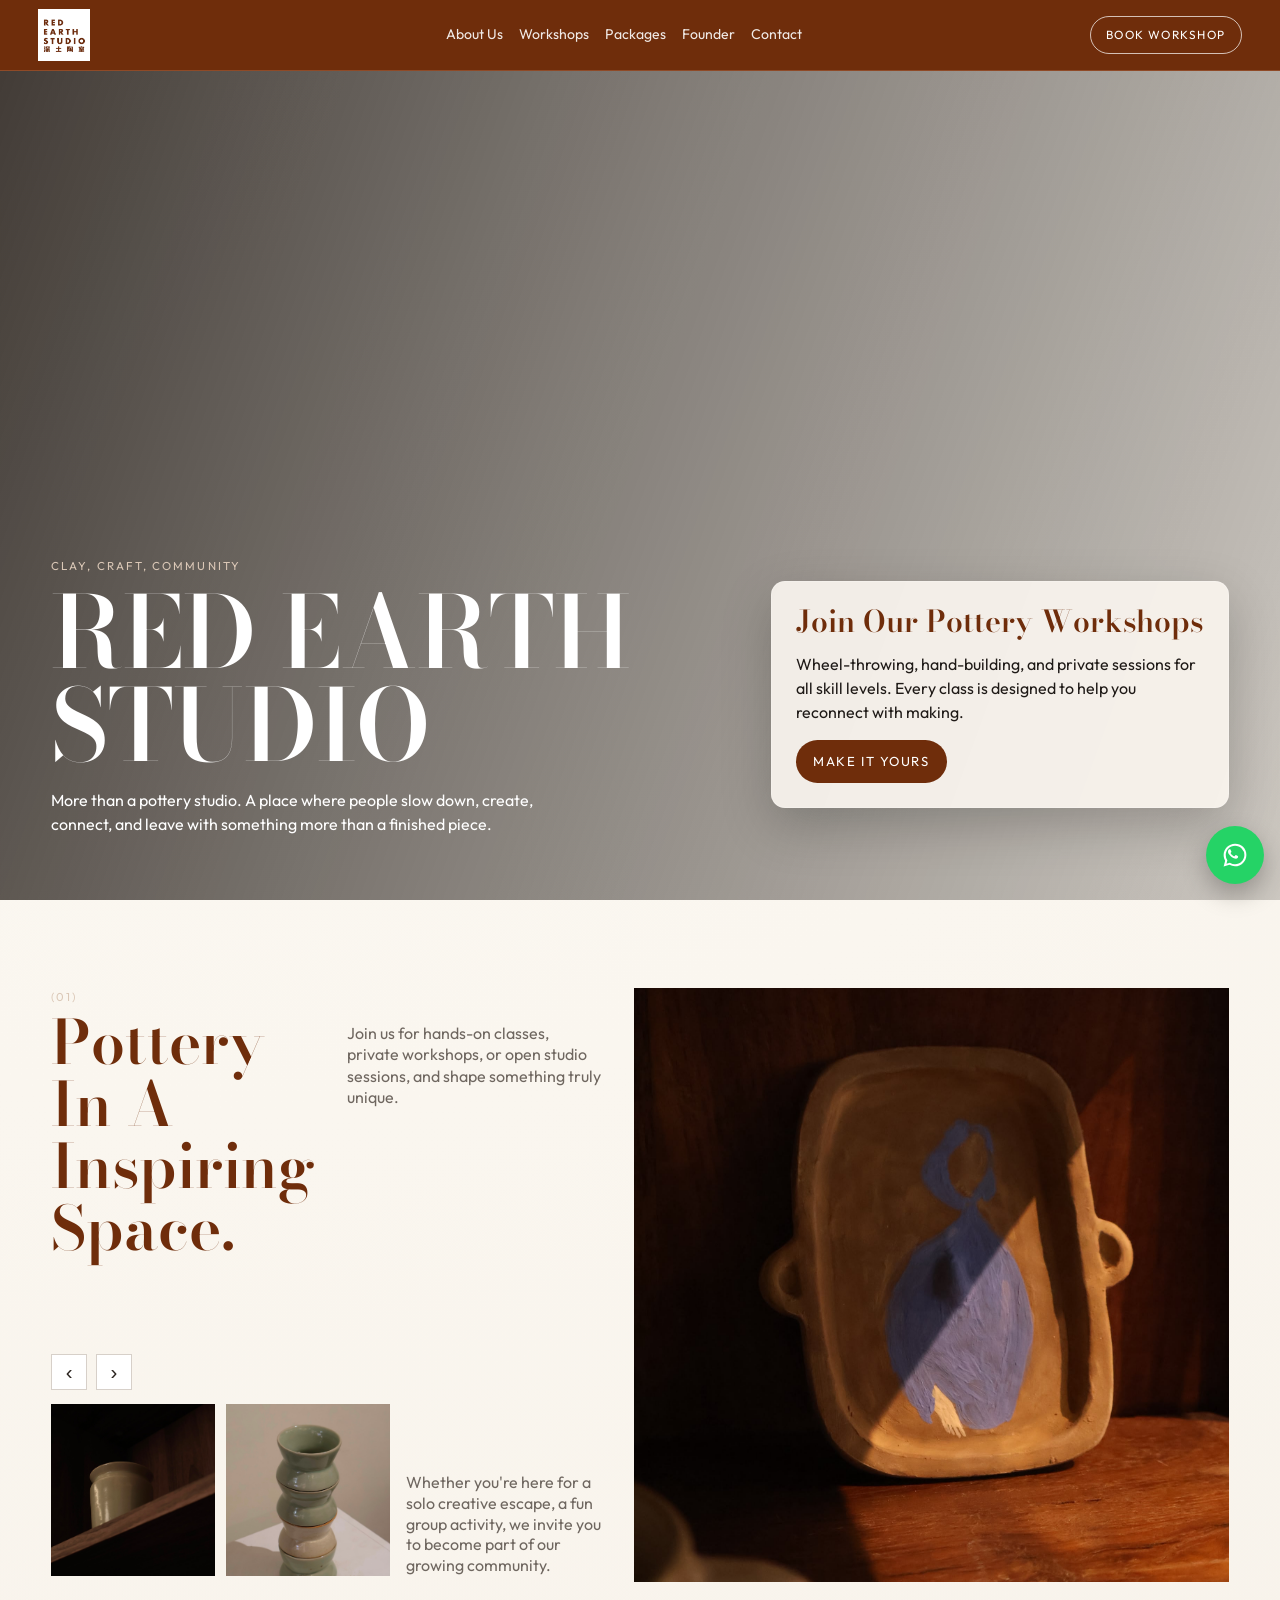
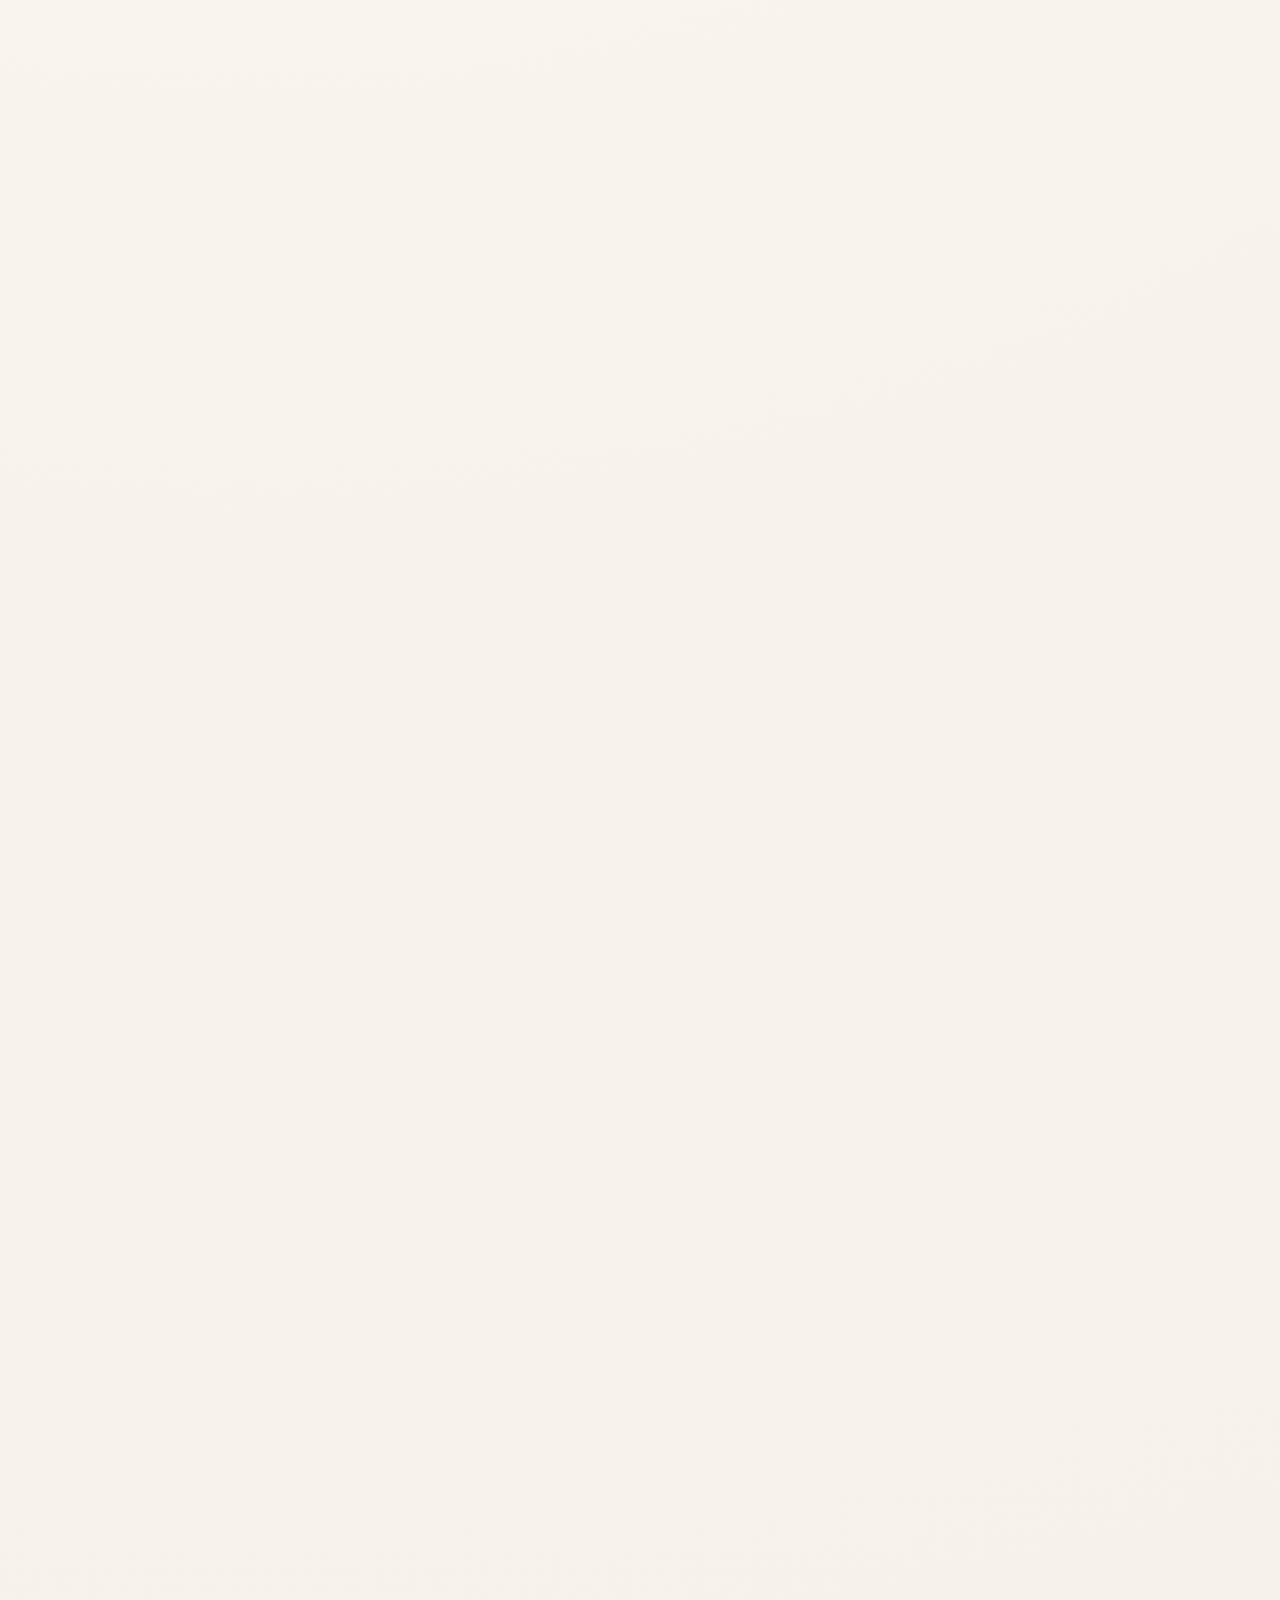
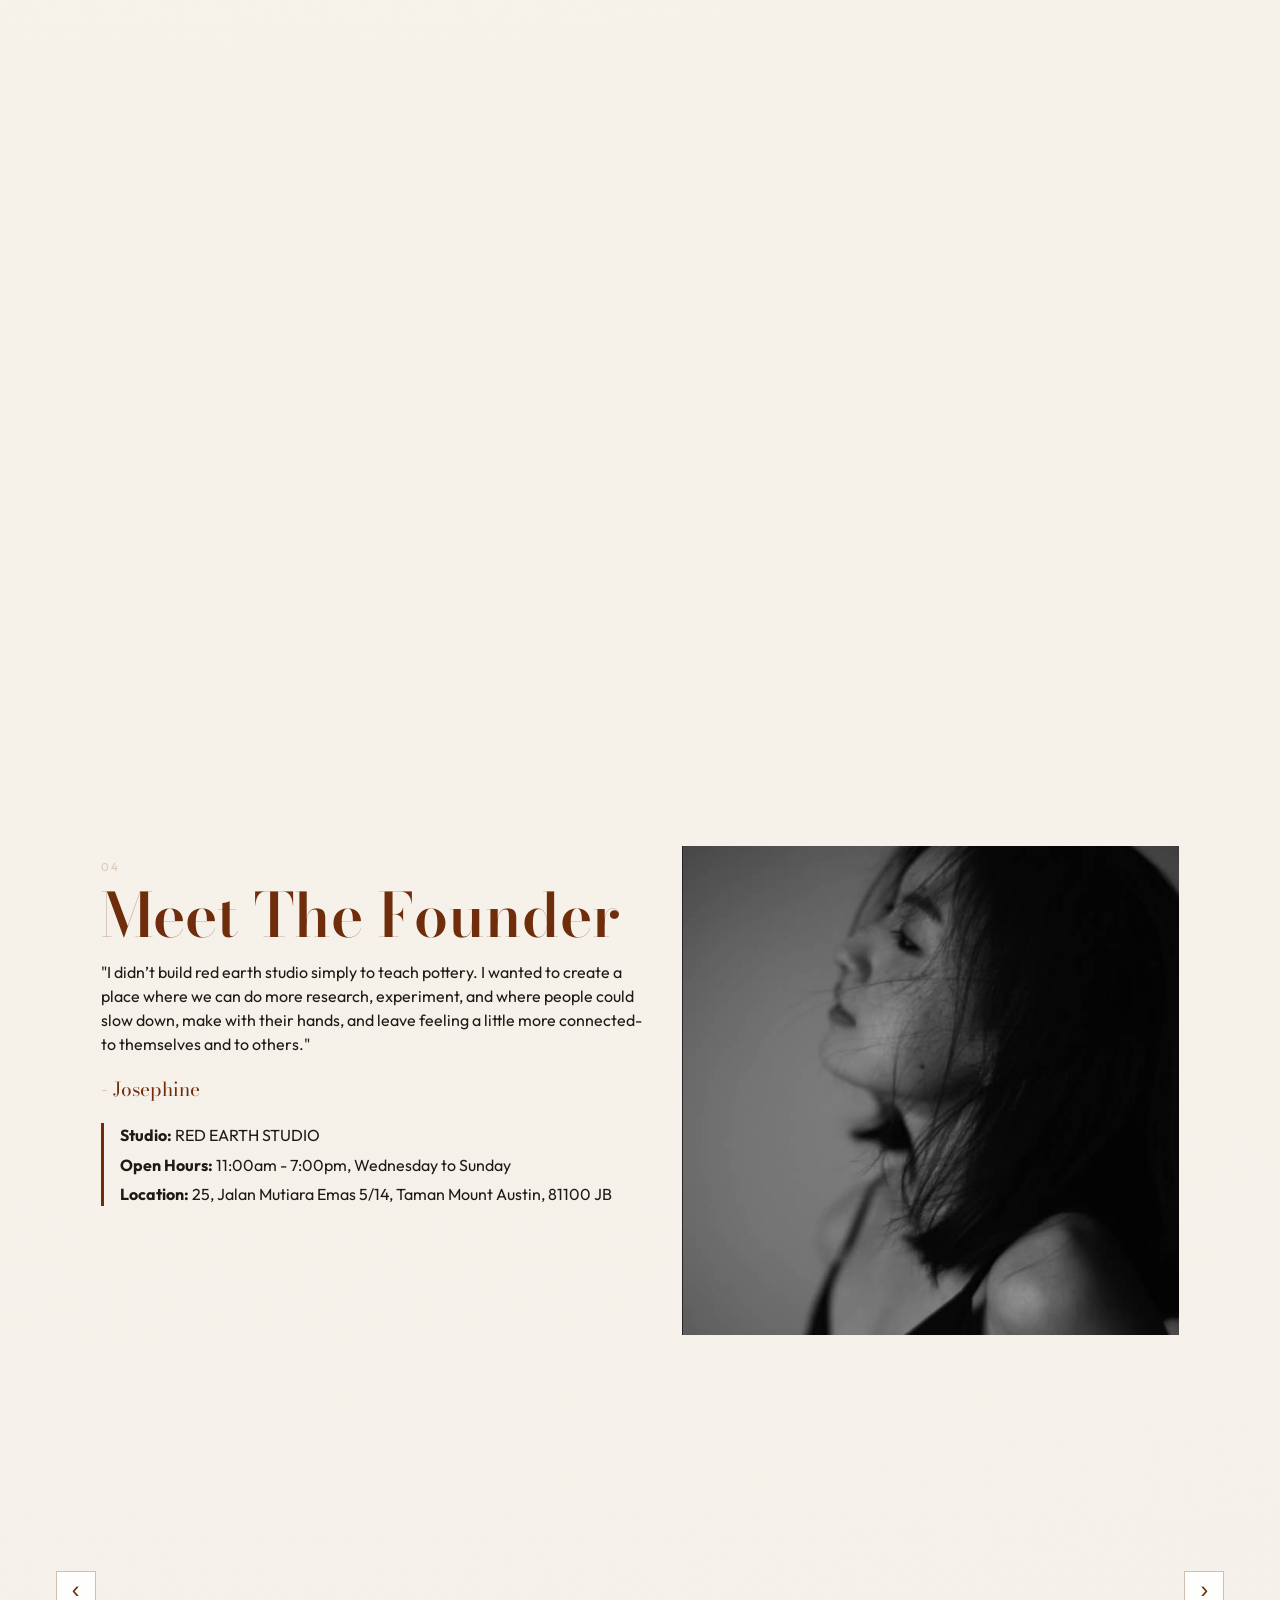
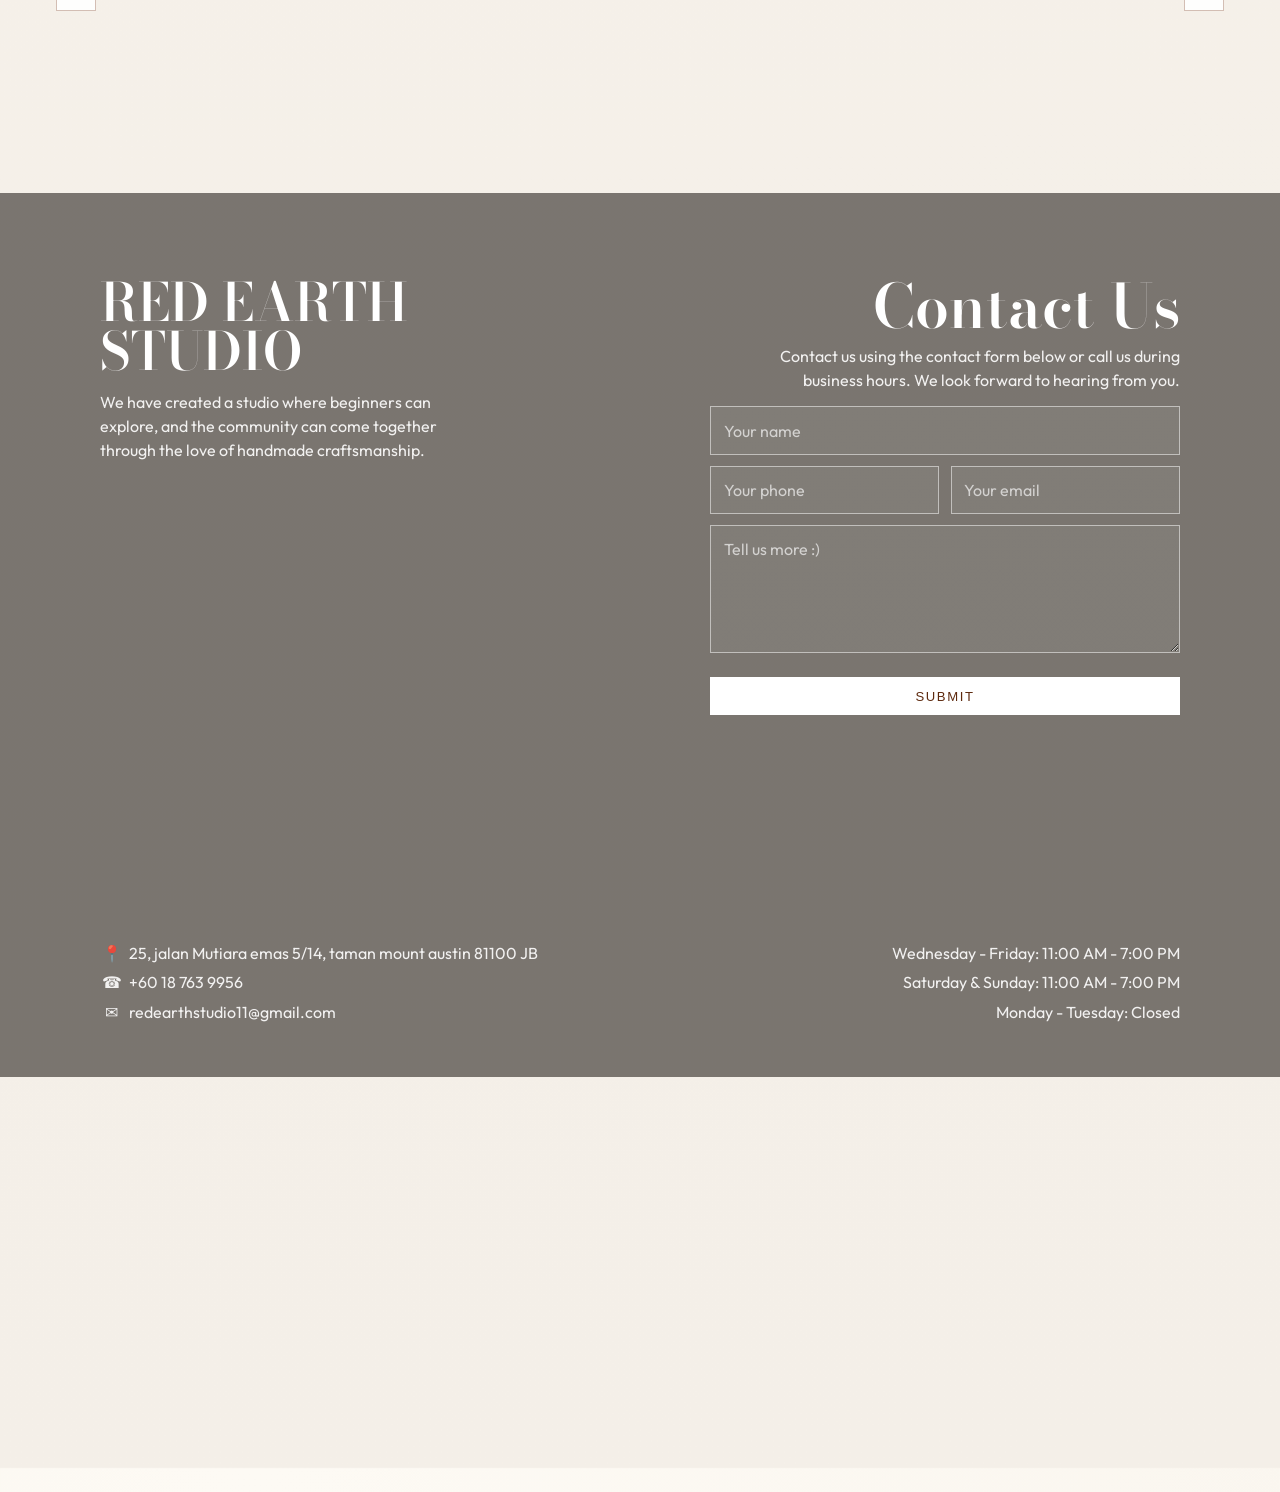
==== index.html @ 4003f698 "Fix mobile carousel swipe and update CTA links/buttons" ====
<!DOCTYPE html>
<html lang="en">
<head>
  <meta charset="UTF-8">
  <meta name="viewport" content="width=device-width, initial-scale=1.0">
  <title>RED EARTH STUDIO | Clay, Craft, Community</title>
  <meta name="description" content="RED EARTH STUDIO is a pottery studio in Johor Bahru offering workshops, events, and a welcoming creative community.">
  <link rel="icon" type="image/png" href="red_earth_logo.png">
  <link rel="preconnect" href="https://fonts.googleapis.com">
  <link rel="preconnect" href="https://fonts.gstatic.com" crossorigin>
  <link href="https://fonts.googleapis.com/css2?family=Bodoni+Moda:opsz,wght@6..96,400;6..96,600;6..96,700&family=Outfit:wght@300;400;500;600&display=swap" rel="stylesheet">
  <link rel="stylesheet" href="styles.css">
</head>
<body>
  <header class="site-header">
    <a href="#top" class="brand" aria-label="RED EARTH STUDIO home">
      <img src="red_earth_logo.png" alt="RED EARTH STUDIO logo">
    </a>
    <button
      id="menu-toggle"
      class="menu-toggle"
      type="button"
      aria-expanded="false"
      aria-controls="main-nav"
      aria-label="Open navigation menu"
    >
      <span></span>
      <span></span>
      <span></span>
    </button>
    <nav id="main-nav" class="main-nav" aria-label="Main navigation">
      <a href="#about">About Us</a>
      <a href="#workshops">Workshops</a>
      <a href="#packages">Packages</a>
      <a href="#founder">Founder</a>
      <a href="#contact">Contact</a>
    </nav>
    <a href="#contact-form" class="btn btn-ghost">Book Workshop</a>
  </header>

  <main id="top">
    <section class="hero reveal">
      <video
        class="hero-video"
        autoplay
        muted
        loop
        playsinline
        preload="metadata"
        disablepictureinpicture
        controlslist="nodownload noplaybackrate nofullscreen"
        draggable="false"
        aria-label="Studio pottery background video"
      >
        <source src="pottery images/redearthhero.mp4" type="video/mp4">
      </video>
      <div class="hero-overlay"></div>
      <div class="hero-content">
        <div>
          <p class="eyebrow">CLAY, CRAFT, COMMUNITY</p>
          <h1>RED EARTH<br>STUDIO</h1>
          <p>
            More than a pottery studio. A place where people slow down, create,
            connect, and leave with something more than a finished piece.
          </p>
        </div>
        <aside class="hero-card">
          <h2>Join Our Pottery Workshops</h2>
          <p>
            Wheel-throwing, hand-building, and private sessions for all skill levels.
            Every class is designed to help you reconnect with making.
          </p>
          <a
            href="https://wa.me/60167128593?text=Hi%2C%20I%20am%20interested%20to%20have%20pottery%20class%20with%20Red%20Earth%20Studio.%20Please%20provide%20more%20info."
            class="btn btn-secondary"
            target="_blank"
            rel="noopener noreferrer"
          >Make it Yours</a>
        </aside>
      </div>
    </section>

    <section id="about" class="section about-layout reveal">
      <div class="about-header">
        <div class="about-title">
          <p class="section-mark">(01)</p>
          <h2>Pottery In A Inspiring Space.</h2>
        </div>
        <p class="about-lead">
          Join us for hands-on classes, private workshops, or open studio sessions,
          and shape something truly unique.
        </p>
      </div>

      <div class="about-main-image">
        <img id="about-main-image" src="pottery images/pottery1.jpeg" alt="Pottery bowls on studio table">
      </div>

      <div class="about-lower">
        <div class="about-controls">
          <button id="about-prev" type="button" aria-label="Previous pottery image">&#x2039;</button>
          <button id="about-next" type="button" aria-label="Next pottery image">&#x203A;</button>
        </div>
        <div class="about-thumbs">
          <img id="about-thumb-1" src="pottery images/pottery14.jpeg" alt="Hand shaping clay on wheel">
          <img id="about-thumb-2" src="pottery images/pottery15.jpeg" alt="Small handmade ceramic cups and vases">
        </div>
        <p class="about-secondary">
          Whether you're here for a solo creative escape, a fun group activity,
          we invite you to become part of our growing community.
        </p>
      </div>
    </section>

    <section id="workshops" class="section reveal">
      <div class="section-head">
        <div>
          <p class="section-mark">02</p>
          <h2>Life, Made by Hand</h2>
        </div>
        <p>
          Create, connect, and make memories along the way.
        </p>
      </div>
      <div class="cards four">
        <article class="card">
          <img src="pottery images/pottery8.jpeg" alt="Pottery workshop">
          <h3>Pottery workshop</h3>
          <p>Create memories and ceramics together in a warm studio setting.</p>
        </article>
        <article class="card">
          <img src="pottery images/pottery5.jpeg" alt="Event company or school bonding">
          <h3>Event (Company / School Bonding)</h3>
          <p>Ideal for team bonding, schools, and celebrations.</p>
        </article>
        <article class="card">
          <img src="pottery images/perfriendly.jpg" alt="Pet friendly space">
          <h3>Pet-Friendly Space</h3>
          <p>Learn foundational techniques at a gentle pace.</p>
        </article>
        <article class="card">
          <img src="pottery images/pottery13.jpeg" alt="Community pottery activity">
          <h3>Community</h3>
          <p>Get your hands on the wheel and shape your first vessel.</p>
        </article>
      </div>
    </section>

    <section id="packages" class="section package-section reveal">
      <div class="section-head">
        <div>
          <p class="section-mark">03</p>
          <h2>Workshop Packages</h2>
        </div>
        <p>Choose a hands-on format that fits your pace, from short beginner sessions to premium painting experiences with dessert.</p>
      </div>

      <div class="package-grid">
        <article class="package-card">
          <div class="package-title">
            <p class="package-cn">拉坯陶艺体验</p>
            <h3>Thrown Wheel Pottery Experience</h3>
          </div>
          <div class="package-meta">
            <p><span>Duration</span><strong>1.5 hrs</strong></p>
            <p><span>Fees</span><strong>RM 190 / pax</strong></p>
          </div>
          <p class="package-include"><strong>Included:</strong> 2 pieces artwork (glaze and firing)</p>
        </article>

        <article class="package-card premium">
          <div class="package-title package-top">
            <div>
              <p class="package-cn">拉坯 + 上色陶艺体验</p>
              <h3>Thrown Wheel + Painting Experience</h3>
            </div>
            <span>Premium</span>
          </div>
          <div class="package-meta">
            <p><span>Duration</span><strong>2.5 hrs</strong></p>
            <p><span>Fees</span><strong>RM 245 / pax</strong></p>
          </div>
          <p class="package-include"><strong>Included:</strong> 2 pieces artwork (glaze and firing), decoration and painting, dessert</p>
        </article>

        <article class="package-card premium">
          <div class="package-title package-top">
            <div>
              <p class="package-cn">拉坯 + 上色陶艺体验 + 配送</p>
              <h3>Thrown Wheel + Painting + Delivery</h3>
            </div>
            <span>New</span>
          </div>
          <div class="package-meta">
            <p><span>Duration</span><strong>2.5 hrs</strong></p>
            <p><span>Fees</span><strong>RM 285 / pax</strong></p>
          </div>
          <p class="package-include"><strong>Included:</strong> 2 pieces artwork (glaze and firing), decoration and painting, delivery in 3 weeks, dessert</p>
        </article>

        <article class="package-card">
          <div class="package-title">
            <p class="package-cn">手捏陶艺体验</p>
            <h3>Hand-building Pottery Experience</h3>
          </div>
          <div class="package-meta">
            <p><span>Duration</span><strong>1.5 hrs</strong></p>
            <p><span>Fees</span><strong>RM 170 / pax</strong></p>
          </div>
          <p class="package-include"><strong>Included:</strong> 2 pieces artwork (glaze and firing)</p>
        </article>

        <article class="package-card premium">
          <div class="package-title package-top">
            <div>
              <p class="package-cn">手捏 + 上色陶艺体验</p>
              <h3>Hand-building + Painting Experience</h3>
            </div>
            <span>Premium</span>
          </div>
          <div class="package-meta">
            <p><span>Duration</span><strong>2.5 hrs</strong></p>
            <p><span>Fees</span><strong>RM 218 / pax</strong></p>
          </div>
          <p class="package-include"><strong>Included:</strong> 2 pieces artwork (glaze and firing), decoration and painting, dessert</p>
        </article>

        <article class="package-card premium">
          <div class="package-title package-top">
            <div>
              <p class="package-cn">手捏 + 上色陶艺体验 + 配送</p>
              <h3>Hand-building + Painting + Delivery</h3>
            </div>
            <span>New</span>
          </div>
          <div class="package-meta">
            <p><span>Duration</span><strong>2.5 hrs</strong></p>
            <p><span>Fees</span><strong>RM 258 / pax</strong></p>
          </div>
          <p class="package-include"><strong>Included:</strong> 2 pieces artwork (glaze and firing), decoration and painting, delivery in 3 weeks, dessert</p>
        </article>

        <article class="package-card">
          <div class="package-title">
            <p class="package-cn">亲子陶艺体验</p>
            <h3>Parent-Child Pottery Experience</h3>
          </div>
          <div class="package-meta">
            <p><span>Duration</span><strong>2 to 3 hrs</strong></p>
            <p><span>Fees</span><strong>RM 330 / 1 adult + 1 kid (3-8 years old)</strong></p>
          </div>
          <p class="package-add-on"><strong>Add-on:</strong> 1 adult RM 182, 1 kid RM 152</p>
          <p class="package-include"><strong>Included:</strong> 2 pieces artwork (glaze and firing), dessert</p>
        </article>

        <article class="package-card">
          <div class="package-title">
            <p class="package-cn">儿童主题陶艺工坊</p>
            <h3>Kid Theme Pottery Experience</h3>
          </div>
          <div class="package-meta">
            <p><span>Duration</span><strong>2 hrs</strong></p>
            <p><span>Fees</span><strong>RM 160 (5-12 years old)</strong></p>
          </div>
          <p class="package-include"><strong>Included:</strong> 1 piece artwork (decoration and paint), glaze and firing, dessert</p>
        </article>
      </div>
    </section>

    <section id="founder" class="section founder reveal">
      <div class="founder-text">
        <p class="section-mark">04</p>
        <h2>Meet The Founder</h2>
        <p>
          "I didn’t build red earth studio simply to teach pottery. I wanted to create a place where we can do more research, experiment, and where people could slow down, make with their hands, and leave feeling a little more connected-to themselves and to others."
        </p>
        <p class="founder-name">- Josephine</p>
        <div class="studio-meta">
          <p><strong>Studio:</strong> RED EARTH STUDIO</p>
          <p><strong>Open Hours:</strong> 11:00am - 7:00pm, Wednesday to Sunday</p>
          <p><strong>Location:</strong> 25, Jalan Mutiara Emas 5/14, Taman Mount Austin, 81100 JB</p>
        </div>
      </div>
      <div class="founder-grid">
        <img src="pottery images/redearth_founder.png" alt="Founder of Red Earth Studio">
      </div>
    </section>

    <section class="gallery-carousel reveal" aria-label="Studio gallery carousel">
      <button class="carousel-btn prev" id="gallery-prev" type="button" aria-label="Previous gallery images">&#x2039;</button>
      <div class="carousel-viewport" id="gallery-viewport">
        <div class="carousel-track" id="gallery-track"></div>
      </div>
      <button class="carousel-btn next" id="gallery-next" type="button" aria-label="Next gallery images">&#x203A;</button>
    </section>

    <section id="contact" class="contact-section reveal">
      <video
        class="contact-video"
        autoplay
        muted
        loop
        playsinline
        preload="metadata"
        disablepictureinpicture
        controlslist="nodownload noplaybackrate nofullscreen"
        draggable="false"
        aria-label="Studio contact background video"
      >
        <source src="pottery images/redearth_contact.mp4" type="video/mp4">
      </video>
      <div class="contact-overlay"></div>
      <div class="contact-content">
        <div class="contact-intro contact-studio">
          <h2>RED EARTH STUDIO</h2>
          <p>
            We have created a studio where beginners can explore,
            and the community can come together through the love of handmade craftsmanship.
          </p>
        </div>
        <div class="contact-right">
          <div class="contact-form-head">
            <h2>Contact Us</h2>
            <p>
              Contact us using the contact form below or call us during business hours.
              We look forward to hearing from you.
            </p>
          </div>
          <form id="contact-form" class="contact-form" aria-label="Contact form">
            <input type="text" name="name" placeholder="Your name" aria-label="Your name" required>
            <div class="contact-row">
              <input type="tel" name="contact" placeholder="Your phone" aria-label="Your phone" required>
              <input type="email" name="email" placeholder="Your email" aria-label="Your email" required>
            </div>
            <textarea name="remark" placeholder="Tell us more :)" aria-label="Your text" rows="5"></textarea>
            <button type="submit" class="btn btn-secondary">Submit</button>
            <p id="contact-status" aria-live="polite"></p>
          </form>
        </div>
      </div>
      <div class="contact-meta">
        <div>
          <p><span class="contact-icon" aria-hidden="true">&#x1F4CD;</span>25, jalan Mutiara emas 5/14, taman mount austin 81100 JB</p>
          <p><span class="contact-icon" aria-hidden="true">&#x260E;</span>+60 18 763 9956</p>
          <p><span class="contact-icon" aria-hidden="true">&#x2709;</span>redearthstudio11@gmail.com</p>
        </div>
        <div>
          <p>Wednesday - Friday: 11:00 AM - 7:00 PM</p>
          <p>Saturday & Sunday: 11:00 AM - 7:00 PM</p>
          <p>Monday - Tuesday: Closed</p>
        </div>
      </div>
    </section>

  </main>

  <footer class="site-footer reveal">
    <div class="footer-brand">
      <img src="red_earth_logo.png" alt="RED EARTH STUDIO logo">
      <h3 class="footer-tagline-title">CLAY, CRAFT, COMMUNITY</h3>
      <p class="footer-tagline-sub">A space shaped by hands, stories and souls.</p>
    </div>
    <div>
      <h3>Company</h3>
      <ul>
        <li><a href="#about">About Us</a></li>
        <li><a href="#workshops">Workshops</a></li>
        <li><a href="#packages">Packages</a></li>
        <li><a href="#founder">Meet The Founder</a></li>
        <li><a href="#contact">Contact</a></li>
      </ul>
    </div>
    <div>
      <h3>Contact</h3>
      <ul>
        <li><a href="mailto:redearthstudio11@gmail.com">redearthstudio11@gmail.com</a></li>
        <li> <a href="tel:0187639956">018-7639956</a></li>
        <li>25, jalan Mutiara emas 5/14, taman mount austin 81100 JB</li>
        <li>Open hours : 11am-7pm (Wednesday to Sunday)</li>
      </ul>
    </div>
    <div class="newsletter" aria-label="Footer call to action">
      <h3>Create Your Memories</h3>
      <a
        href="https://wa.me/60167128593?text=Hi%2C%20I%20am%20interested%20to%20have%20pottery%20class%20with%20Red%20Earth%20Studio.%20Please%20provide%20more%20info."
        class="btn btn-secondary"
        target="_blank"
        rel="noopener noreferrer"
      >A Place to Create</a>
    </div>
    <p class="copyright">© 2026 RED EARTH STUDIO. All rights reserved.</p>
  </footer>

  <div class="image-lightbox" id="image-lightbox" aria-hidden="true" role="dialog" aria-label="Image preview">
    <button class="lightbox-close" id="lightbox-close" type="button" aria-label="Close image preview">&times;</button>
    <img id="lightbox-image" src="" alt="Expanded preview">
  </div>

  <a
    class="floating-whatsapp"
    href="https://wa.me/60167128593?text=Hi%2C%20I%20am%20interested%20to%20create%20my%20own%20pottery.%20Please%20send%20more%20info."
    target="_blank"
    rel="noopener noreferrer"
    aria-label="Chat with us on WhatsApp"
  >
    <svg class="whatsapp-icon" viewBox="0 0 32 32" aria-hidden="true" focusable="false">
      <path d="M19.11 17.07c-.29-.14-1.7-.84-1.96-.94-.26-.1-.45-.14-.64.14-.19.28-.73.94-.9 1.13-.17.19-.34.22-.63.08-.29-.14-1.24-.46-2.35-1.46-.87-.77-1.45-1.73-1.62-2.02-.17-.29-.02-.45.12-.59.13-.12.29-.31.43-.46.14-.15.19-.26.29-.43.1-.17.05-.32-.02-.46-.07-.14-.64-1.55-.88-2.13-.23-.55-.47-.48-.64-.49h-.55c-.19 0-.49.07-.74.35-.26.28-1 1-1 2.44s1.03 2.84 1.18 3.03c.14.19 2 3.05 4.84 4.28.67.29 1.19.46 1.6.59.67.21 1.28.18 1.76.11.54-.08 1.7-.69 1.94-1.36.24-.67.24-1.24.17-1.36-.07-.12-.26-.19-.55-.33zM16.01 3.01c-7.17 0-12.99 5.82-12.99 12.99 0 2.29.6 4.53 1.74 6.49L3 29l6.68-1.74c1.9 1.04 4.04 1.59 6.33 1.59h.01c7.17 0 12.99-5.82 12.99-12.99 0-3.47-1.35-6.73-3.81-9.19a12.9 12.9 0 0 0-9.19-3.66zm0 23.65h-.01a10.6 10.6 0 0 1-5.4-1.48l-.39-.23-3.96 1.03 1.06-3.86-.25-.4a10.62 10.62 0 0 1-1.63-5.65c0-5.87 4.77-10.64 10.65-10.64 2.84 0 5.5 1.1 7.51 3.12a10.56 10.56 0 0 1 3.12 7.51c0 5.87-4.78 10.64-10.65 10.64z" />
    </svg>
    <span class="sr-only">WhatsApp</span>
  </a>

  <script src="script.js"></script>
</body>
</html>
---- styles.css ----
:root {
  --brand: #6f2d0b;
  --brand-deep: #552208;
  --sand: #f5f1eb;
  --ink: #1f1a17;
  --muted: #6f6760;
  --card: #fffdf9;
  --line: #e7ddd1;
}

* {
  box-sizing: border-box;
}

html,
body {
  margin: 0;
  padding: 0;
}

html {
  scroll-behavior: smooth;
}

body {
  font-family: "Outfit", sans-serif;
  color: var(--ink);
  line-height: 1.5;
  overflow-x: hidden;
  background:
    radial-gradient(circle at 20% 0%, #fdfaf4 0%, #f7f2ea 35%, #f4efe8 100%);
}

img {
  max-width: 100%;
  display: block;
}

a {
  color: inherit;
  text-decoration: none;
}

.site-header {
  position: fixed;
  top: 0;
  left: 0;
  width: 100%;
  z-index: 50;
  display: grid;
  grid-template-columns: 120px 1fr auto;
  align-items: center;
  gap: 1rem;
  padding: 0.55rem 3vw;
  border-bottom: 1px solid #8f4a27;
  background: var(--brand);
  color: #fff;
}

body:not(.is-ready) .site-header {
  opacity: 0;
  transform: translateY(-14px);
  filter: blur(10px);
}

body.is-ready .site-header {
  opacity: 1;
  transform: translateY(0);
  filter: blur(0);
  transition: opacity 0.75s ease, transform 0.75s ease, filter 0.85s ease;
}

.brand {
  display: inline-flex;
  align-items: center;
}

.brand img {
  width: 52px;
}

.menu-toggle {
  display: none;
  width: 42px;
  height: 42px;
  border: 1px solid rgba(255, 255, 255, 0.45);
  background: transparent;
  border-radius: 10px;
  padding: 0.55rem;
  cursor: pointer;
}

.menu-toggle span {
  display: block;
  width: 100%;
  height: 2px;
  background: #fff;
  margin: 4px 0;
}

.main-nav {
  display: flex;
  justify-content: center;
  gap: 1rem;
  font-size: 0.88rem;
}

.main-nav a {
  opacity: 0.9;
  transition: opacity 0.2s ease;
}

.main-nav a:hover {
  opacity: 1;
}

.hero {
  min-height: 100svh;
  height: 100svh;
  display: flex;
  align-items: flex-end;
  position: relative;
  overflow: hidden;
  padding: 7rem 4vw 3rem;
  color: #fff;
}

.hero-video {
  position: absolute;
  inset: 0;
  width: 100%;
  height: 100%;
  object-fit: cover;
  pointer-events: none;
}

.hero-overlay {
  position: absolute;
  inset: 0;
  background:
    linear-gradient(110deg, rgba(22, 15, 10, 0.82) 0%, rgba(22, 15, 10, 0.54) 43%, rgba(22, 15, 10, 0.2) 100%);
}

.hero-content {
  position: relative;
  z-index: 2;
  width: min(1180px, 100%);
  margin: 0 auto;
  display: grid;
  grid-template-columns: 1.2fr 0.8fr;
  gap: 2rem;
}

body:not(.is-ready) .hero-content > * {
  opacity: 0;
  transform: translateY(24px) scale(0.985);
  filter: blur(14px);
}

body.is-ready .hero-content > * {
  opacity: 1;
  transform: translateY(0) scale(1);
  filter: blur(0);
  transition: opacity 0.9s ease, transform 0.85s ease, filter 1.05s ease;
}

body.is-ready .hero-content > *:nth-child(1) {
  transition-delay: 0.2s;
}

body.is-ready .hero-content > *:nth-child(2) {
  transition-delay: 0.36s;
}

.eyebrow,
.section-mark {
  letter-spacing: 0.18em;
  text-transform: uppercase;
  font-size: 0.72rem;
  color: #dbc8b7;
}

h1,
h2 {
  font-family: "Bodoni Moda", serif;
  font-weight: 600;
  line-height: 0.94;
  margin: 0.45rem 0 1rem;
}

h1 {
  font-size: clamp(2.6rem, 8vw, 6.2rem);
}

h2 {
  font-size: clamp(2rem, 5.5vw, 3.8rem);
  color: var(--brand);
}

.hero p {
  max-width: 48ch;
}

.hero-card {
  align-self: start;
  margin-top: 2.25rem;
  background: rgba(250, 245, 238, 0.92);
  color: var(--ink);
  border: 1px solid rgba(255, 255, 255, 0.2);
  border-radius: 14px;
  padding: 1.5rem;
  box-shadow: 0 18px 50px rgba(0, 0, 0, 0.22);
}

.hero-card h2 {
  font-size: clamp(1.2rem, 2.35vw, 1.95rem);
  line-height: 1;
  white-space: nowrap;
  margin-top: 0;
}

.btn {
  border: 0;
  display: inline-flex;
  align-items: center;
  justify-content: center;
  padding: 0.72rem 1.1rem;
  border-radius: 999px;
  font-size: 0.82rem;
  text-transform: uppercase;
  letter-spacing: 0.12em;
  cursor: pointer;
  transition: transform 0.18s ease, background 0.2s ease;
}

.btn:hover {
  transform: translateY(-2px);
}

.btn-primary,
.btn-secondary {
  background: var(--brand);
  color: #fff;
}

.btn-primary:hover,
.btn-secondary:hover {
  background: var(--brand-deep);
}

.btn-ghost {
  color: #fff;
  border: 1px solid rgba(255, 255, 255, 0.7);
  padding: 0.56rem 0.95rem;
  font-size: 0.74rem;
}

.section {
  width: min(1180px, 100%);
  margin: 0 auto;
  padding: 5.5rem 4vw;
}

.about-layout {
  width: min(1320px, 100%);
  display: grid;
  grid-template-columns: 1fr 1.08fr;
  gap: 2rem;
  align-items: start;
}

.about-header {
  display: grid;
  grid-template-columns: 0.92fr 1fr;
  gap: 2rem;
  align-items: start;
}

.about-title .section-mark {
  margin: 0;
}

.about-title h2 {
  margin-top: 0.35rem;
  margin-bottom: 0;
  line-height: 1.02;
}

.about-lead {
  margin: 0;
  max-width: 24ch;
  padding-top: 2.2rem;
  color: var(--muted);
  line-height: 1.33;
}

.about-main-image {
  grid-column: 2;
  grid-row: 1 / span 2;
}

.about-main-image img {
  height: 594px;
  width: 100%;
  object-fit: cover;
  object-position: center;
}

.about-lower {
  margin-top: 3.6rem;
  display: grid;
  grid-template-columns: max-content 1fr;
  column-gap: 1rem;
  row-gap: 0.85rem;
  align-items: start;
}

.about-controls {
  display: flex;
  gap: 0.55rem;
}

.about-controls button {
  width: 36px;
  height: 36px;
  border: 1px solid #d7d0c9;
  background: #fff;
  color: #2a231e;
  font-size: 1.28rem;
  line-height: 1;
  padding: 0;
  cursor: pointer;
}

.about-thumbs {
  grid-column: 1;
  display: grid;
  grid-template-columns: repeat(2, minmax(120px, 164px));
  gap: 0.7rem;
}

.about-thumbs img {
  width: 100%;
  height: 172px;
  object-fit: cover;
}

.about-secondary {
  grid-column: 2;
  margin: 0;
  max-width: 22ch;
  align-self: end;
  color: var(--muted);
  line-height: 1.3;
}

.card img,
.founder-grid img,
.gallery img,
.product-card img {
  width: 100%;
  object-fit: cover;
}

.section-head {
  display: grid;
  grid-template-columns: 1fr 1fr;
  gap: 2rem;
  align-items: end;
  margin-bottom: 1.4rem;
}

.section-head p {
  color: var(--muted);
  max-width: 50ch;
  margin-left: auto;
}

.cards {
  display: grid;
  gap: 1rem;
}

.cards.four {
  grid-template-columns: repeat(4, 1fr);
}

#workshops .cards.four {
  gap: 1.4rem;
  align-items: start;
}

#workshops .card {
  display: flex;
  flex-direction: column;
  background: transparent;
  border: none;
}

#workshops .card img {
  height: 355px;
}

#workshops .section-head h2 {
  white-space: nowrap;
  font-size: clamp(1.55rem, 3vw, 3.2rem);
}

#workshops .card h3 {
  margin: 1rem 0 0.45rem;
  color: var(--brand);
  font-size: clamp(0.8rem, 1.02vw, 1.22rem);
  line-height: 1.05;
  white-space: nowrap;
  min-height: 1.3em;
}

#workshops .card p {
  margin: 0;
  max-width: 24ch;
  min-height: 4.3em;
  color: var(--brand-deep);
}

.cards.three {
  grid-template-columns: repeat(3, 1fr);
}

.package-section {
  background:
    linear-gradient(180deg, #f9f6f2 0%, #f5efe7 50%, #f7f2ec 100%);
}

.package-grid {
  display: grid;
  grid-template-columns: repeat(2, 1fr);
  gap: 1.15rem;
}

.package-card {
  position: relative;
  background: linear-gradient(160deg, #fff 0%, #fffdfb 60%, #f7efe6 100%);
  border: 1px solid #c8b5a6;
  padding: 1.25rem 1.15rem;
  overflow: hidden;
  transition: transform 0.3s ease, box-shadow 0.3s ease, border-color 0.3s ease;
}

.package-card::before {
  content: "";
  position: absolute;
  inset: 0;
  background: linear-gradient(120deg, rgba(111, 45, 11, 0.08) 0%, rgba(111, 45, 11, 0) 45%);
  opacity: 0;
  transition: opacity 0.3s ease;
  pointer-events: none;
}

.package-card:hover {
  transform: translateY(-6px);
  border-color: #9a603d;
  box-shadow: 0 16px 32px rgba(53, 25, 9, 0.14);
}

.package-card:hover::before {
  opacity: 1;
}

.package-title {
  margin-bottom: 0.65rem;
}

.package-cn {
  margin: 0;
  color: #1a1a1a;
  font-size: 1.18rem;
  letter-spacing: 0.14em;
}

.package-card h3 {
  margin: 0.22rem 0 0;
  font-family: "Outfit", sans-serif;
  font-size: 1.02rem;
  font-weight: 500;
  letter-spacing: 0.18em;
  text-transform: uppercase;
  line-height: 1.2;
  color: #26211d;
}

.package-meta {
  display: grid;
  gap: 0.55rem;
}

.package-meta p {
  margin: 0;
  display: grid;
  gap: 0.15rem;
}

.package-meta span {
  color: #4c453e;
  font-size: 0.83rem;
  letter-spacing: 0.22em;
  text-transform: uppercase;
}

.package-meta strong {
  font-weight: 600;
  color: #1c1814;
}

.package-include,
.package-add-on {
  margin: 0.8rem 0 0;
  color: #211a15;
  line-height: 1.45;
}

.package-top {
  display: flex;
  justify-content: space-between;
  align-items: start;
  gap: 0.6rem;
}

.package-top span {
  background: var(--brand);
  color: #fff;
  text-transform: uppercase;
  letter-spacing: 0.16em;
  font-size: 0.62rem;
  padding: 0.34rem 0.56rem;
  white-space: nowrap;
  align-self: start;
}

.package-card.premium {
  border-color: #9f6d50;
}

.card {
  background: var(--card);
  border: 1px solid var(--line);
}

.card img {
  height: 220px;
}

.card h3,
.product-card h3,
.quote-card h3 {
  margin: 0.9rem 1rem 0.3rem;
  font-family: "Bodoni Moda", serif;
  color: var(--brand);
}

.card p,
.product-card p {
  margin: 0 1rem 1rem;
  color: var(--muted);
}

.founder {
  display: grid;
  grid-template-columns: 1.05fr 0.95fr;
  gap: 2rem;
}

.founder-grid {
  display: grid;
  grid-template-columns: 1fr;
  gap: 1rem;
}

.founder-grid img {
  width: 100%;
  min-height: 450px;
  object-fit: cover;
}

.founder-name {
  font-family: "Bodoni Moda", serif;
  font-size: 1.2rem;
  color: var(--brand);
}

.studio-meta {
  border-left: 3px solid var(--brand);
  padding-left: 1rem;
  margin-top: 1.2rem;
}

.studio-meta p {
  margin: 0.35rem 0;
}

.faq {
  display: grid;
  grid-template-columns: 0.8fr 1.2fr;
  gap: 2rem;
  align-items: start;
}

.faq-list details {
  border-bottom: 1px solid var(--line);
  padding: 0.8rem 0;
}

.faq-list summary {
  list-style: none;
  cursor: pointer;
  position: relative;
  padding-right: 2rem;
  font-weight: 500;
}

.faq-list summary::-webkit-details-marker {
  display: none;
}

.faq-list summary::after {
  content: "+";
  position: absolute;
  right: 0;
  top: 0;
  font-size: 1.2rem;
  color: var(--brand);
}

.faq-list details[open] summary::after {
  content: "-";
}

.faq-list p {
  margin: 0.6rem 0 0;
  color: var(--muted);
}

.gallery-carousel {
  position: relative;
  width: 100%;
  padding: 0 4vw;
}

.carousel-viewport {
  overflow: hidden;
}

.carousel-track {
  display: flex;
  will-change: transform;
}

.carousel-slide {
  flex: 0 0 auto;
  padding: 0 0.5rem;
}

.carousel-slide img {
  width: 100%;
  height: 335px;
  object-fit: cover;
}

.carousel-btn {
  position: absolute;
  top: 50%;
  transform: translateY(-50%);
  width: 40px;
  height: 40px;
  border: 1px solid rgba(111, 45, 11, 0.3);
  background: rgba(255, 255, 255, 0.88);
  color: var(--brand);
  font-size: 1.45rem;
  line-height: 1;
  cursor: pointer;
  z-index: 3;
}

.carousel-btn.prev {
  left: 4.35vw;
}

.carousel-btn.next {
  right: 4.35vw;
}

.carousel-btn:hover {
  background: #fff;
}

.image-lightbox {
  position: fixed;
  inset: 0;
  z-index: 120;
  background: rgba(8, 6, 4, 0.88);
  display: none;
  align-items: center;
  justify-content: center;
  padding: 2rem;
}

.image-lightbox.is-open {
  display: flex;
}

.image-lightbox img {
  max-width: min(1200px, 92vw);
  max-height: 88vh;
  width: auto;
  height: auto;
  object-fit: contain;
  box-shadow: 0 18px 44px rgba(0, 0, 0, 0.42);
}

.lightbox-close {
  position: absolute;
  top: 1.2rem;
  right: 1.25rem;
  border: none;
  background: transparent;
  color: #fff;
  font-size: 2.2rem;
  line-height: 1;
  cursor: pointer;
}

.floating-whatsapp {
  position: fixed;
  right: 1rem;
  bottom: 1rem;
  z-index: 95;
  background: #25d366;
  color: #fff;
  width: 58px;
  height: 58px;
  border-radius: 50%;
  display: inline-flex;
  align-items: center;
  justify-content: center;
  box-shadow: 0 10px 24px rgba(0, 0, 0, 0.26);
  transition: transform 0.2s ease, background 0.2s ease;
}

.floating-whatsapp:hover {
  background: #1ebe5b;
  transform: translateY(-2px);
}

.whatsapp-icon {
  width: 28px;
  height: 28px;
  fill: currentColor;
}

.quote-card {
  background: #fff;
  border: 1px solid var(--line);
  padding: 1.2rem;
}

.quote-card p {
  margin: 0;
  color: var(--muted);
}

.quote-card h3 {
  margin: 1rem 0 0;
}

.contact-section {
  position: relative;
  margin-top: 2.2rem;
  margin-bottom: 0;
  min-height: 86vh;
  padding: 5.3rem 4vw 3rem;
  color: #fff;
  overflow: hidden;
}

.contact-video {
  position: absolute;
  inset: 0;
  width: 100%;
  height: 100%;
  object-fit: cover;
  pointer-events: none;
}

.contact-overlay {
  position: absolute;
  inset: 0;
  background: rgba(20, 14, 10, 0.54);
}

.contact-content,
.contact-meta {
  position: relative;
  z-index: 2;
  width: min(1080px, 100%);
  margin: 0 auto;
}

.contact-content {
  display: grid;
  grid-template-columns: 0.88fr 1.12fr;
  gap: 2.3rem;
  align-items: start;
}

.contact-intro h2 {
  color: #fff;
  margin: 0 0 0.8rem;
}

.contact-intro p {
  margin: 0;
  color: rgba(255, 255, 255, 0.9);
  max-width: 34ch;
}

.contact-studio h2 {
  font-size: clamp(2rem, 4.1vw, 4.2rem);
}

.contact-right {
  width: min(470px, 100%);
  margin-left: auto;
}

.contact-form-head {
  text-align: right;
  margin-bottom: 0.9rem;
}

.contact-form-head h2 {
  color: #fff;
  margin: 0 0 0.55rem;
}

.contact-form-head p {
  margin: 0;
  color: rgba(255, 255, 255, 0.9);
  margin-left: auto;
  max-width: 40ch;
}

.contact-form input,
.contact-form textarea {
  width: 100%;
  border: 1px solid rgba(255, 255, 255, 0.5);
  background: rgba(255, 255, 255, 0.05);
  color: #fff;
  padding: 0.82rem 0.8rem;
  font-family: "Outfit", sans-serif;
  font-size: 1rem;
  border-radius: 0;
}

.contact-form input::placeholder,
.contact-form textarea::placeholder {
  color: rgba(255, 255, 255, 0.65);
}

.contact-row {
  display: grid;
  grid-template-columns: 1fr 1fr;
  gap: 0.7rem;
  margin-top: 0.7rem;
}

.contact-form textarea {
  margin-top: 0.7rem;
  resize: vertical;
}

.contact-form .btn {
  margin-top: 1.1rem;
  width: 100%;
  background: #fff;
  color: #5e2a0f;
  border-radius: 0;
}

#contact-status {
  min-height: 1.2rem;
  margin: 0.55rem 0 0;
  color: #fff;
  font-size: 0.88rem;
}

.contact-meta {
  margin-top: 12rem;
  display: grid;
  grid-template-columns: 1fr 1fr;
  gap: 2rem;
  color: rgba(255, 255, 255, 0.9);
}

.contact-meta p {
  margin: 0.35rem 0;
}

.contact-icon {
  display: inline-block;
  width: 1.45rem;
  margin-right: 0.35rem;
  text-align: center;
}

.contact-meta div:last-child {
  text-align: right;
}

.products {
  background: linear-gradient(180deg, rgba(111, 45, 11, 0.05) 0%, rgba(111, 45, 11, 0.09) 100%);
}

.products-grid {
  display: grid;
  grid-template-columns: repeat(4, 1fr);
  gap: 1rem;
}

.product-card {
  background: #fff;
  border: 1px solid var(--line);
}

.product-card img {
  height: 210px;
}

.site-footer {
  margin-top: 0;
  padding: 4rem 4vw 2rem;
  background: var(--brand);
  color: #f8efe7;
  display: grid;
  grid-template-columns: 1.2fr 0.8fr 1fr 1.2fr;
  gap: 1.3rem;
}

.site-footer img {
  width: 106px;
}

.footer-brand img {
  background: transparent;
  border-radius: 0;
  padding: 0;
}

.site-footer h3 {
  font-family: "Bodoni Moda", serif;
  margin-top: 0;
  color: #f7e1cf;
}

.footer-tagline-title {
  margin: 22px 0 0.45rem;
  letter-spacing: 0.12em;
  font-size: 0.86rem;
  text-transform: uppercase;
  font-family: "Outfit", sans-serif;
  color: #f6e8dc;
}

.footer-tagline-sub {
  margin: 0;
  color: #f1dbcb;
  max-width: none;
  white-space: nowrap;
}

.site-footer ul {
  margin: 0;
  padding: 0;
  list-style: none;
}

.site-footer li {
  margin-bottom: 0.5rem;
  color: #f1dbcb;
}

.newsletter div {
  display: flex;
  gap: 0.5rem;
}

.newsletter .btn {
  margin-top: 0.5rem;
  background: #fff;
  color: var(--brand);
}

.newsletter .btn:hover {
  background: #f8efe7;
  color: var(--brand-deep);
}

.newsletter h3 {
  margin-bottom: 0.6rem;
}

.newsletter input {
  width: 100%;
  border: 1px solid #60412f;
  background: transparent;
  color: #fff;
  padding: 0.68rem 0.72rem;
}

.newsletter input::placeholder {
  color: #bc9f8b;
}

.sr-only {
  position: absolute;
  width: 1px;
  height: 1px;
  padding: 0;
  margin: -1px;
  overflow: hidden;
  clip: rect(0, 0, 0, 0);
  white-space: nowrap;
  border: 0;
}

.copyright {
  grid-column: 1 / -1;
  margin: 0.8rem 0 0;
  opacity: 0.7;
  font-size: 0.82rem;
  border-top: 1px solid rgba(247, 225, 207, 0.35);
  padding-top: 1.1rem;
}

.reveal {
  opacity: 0;
  transform: translateY(26px) scale(0.99);
  filter: blur(12px);
  transition: opacity 0.8s ease, transform 0.8s ease, filter 0.95s ease;
}

.reveal.in-view {
  opacity: 1;
  transform: translateY(0);
  filter: blur(0);
}

@media (max-width: 1080px) {
  .site-header {
    grid-template-columns: auto 1fr auto;
  }

  .main-nav {
    display: none;
    position: absolute;
    top: calc(100% + 8px);
    right: 3vw;
    min-width: 220px;
    padding: 0.9rem;
    background: rgba(111, 45, 11, 0.96);
    border: 1px solid rgba(255, 255, 255, 0.35);
    border-radius: 12px;
    box-shadow: 0 14px 30px rgba(0, 0, 0, 0.25);
    flex-direction: column;
    align-items: flex-start;
    gap: 0.6rem;
    z-index: 55;
  }

  .main-nav.is-open {
    display: flex;
  }

  .menu-toggle {
    display: block;
    justify-self: end;
  }

  .hero-content,
  .about-layout,
  .founder,
  .faq,
  .section-head,
  .site-footer {
    grid-template-columns: 1fr;
  }

  .hero-card {
    margin-top: 1.1rem;
  }

  .cards.four,
  .products-grid {
    grid-template-columns: repeat(2, 1fr);
  }

  .contact-content {
    grid-template-columns: 1fr;
    gap: 1.5rem;
  }

  .contact-right {
    width: 100%;
    margin-left: 0;
  }

  .contact-form-head {
    text-align: left;
  }

  .contact-form-head p {
    margin-left: 0;
    max-width: 55ch;
  }

  .contact-intro p {
    max-width: 55ch;
  }

  .contact-meta {
    margin-top: 5.4rem;
  }

  #workshops .card img {
    height: 320px;
  }

  #workshops .section-head h2 {
    white-space: normal;
  }

  .package-grid {
    grid-template-columns: 1fr;
  }

  .about-main-image {
    grid-column: 1;
    grid-row: auto;
  }

  .about-main-image img {
    height: 440px;
  }

  .about-header {
    grid-template-columns: 1fr;
    gap: 0.9rem;
  }

  .about-lead {
    max-width: 42ch;
    padding-top: 0;
  }

  .about-lower {
    margin-top: 0.7rem;
  }

  .cards.three {
    grid-template-columns: repeat(2, 1fr);
  }

  .carousel-slide img {
    height: 295px;
  }

  .carousel-btn {
    width: 36px;
    height: 36px;
  }
}

@media (max-width: 700px) {
  .site-header {
    grid-template-columns: auto 1fr auto;
    align-items: center;
    gap: 0.6rem;
  }

  .brand img {
    width: 58px;
  }

  .btn-ghost {
    display: none;
  }

  .section {
    padding: 3.9rem 4vw;
  }

  .hero {
    min-height: 100svh;
    height: 100svh;
    padding-top: 6.1rem;
    padding-bottom: 2rem;
  }

  .hero-video {
    object-position: 72% center;
  }

  .hero-content {
    gap: 1rem;
  }

  .hero p {
    margin-bottom: 0.75rem;
  }

  .main-nav {
    right: 4vw;
    left: 4vw;
    min-width: auto;
  }

  .hero-card h2 {
    white-space: normal;
  }

  .cards.four,
  .cards.three,
  .products-grid {
    grid-template-columns: 1fr;
  }

  .contact-section {
    min-height: auto;
    padding: 4rem 4vw 5rem;
  }

  .contact-row,
  .contact-meta {
    grid-template-columns: 1fr;
  }

  .contact-meta {
    margin-top: 2.9rem;
    gap: 0.8rem;
  }

  .contact-meta div:last-child {
    text-align: left;
  }

  #workshops .card img {
    height: 260px;
  }

  #workshops .section-head h2 {
    font-size: clamp(2rem, 8.6vw, 3rem);
    line-height: 0.95;
  }

  #workshops .card h3 {
    font-size: clamp(1.28rem, 6vw, 1.85rem);
    line-height: 1.08;
    white-space: normal;
  }

  #workshops .card p {
    min-height: 0;
  }

  .package-cn {
    font-size: 1.05rem;
    letter-spacing: 0.1em;
  }

  .package-card h3 {
    font-size: 0.9rem;
    letter-spacing: 0.12em;
  }

  .about-main-image img,
  .about-thumbs img,
  .founder-grid img {
    height: 250px;
    min-height: auto;
  }

  .carousel-slide img {
    height: 250px;
  }

  .carousel-btn {
    top: auto;
    bottom: -52px;
    transform: none;
  }

  .carousel-btn {
    display: none;
  }

  .floating-whatsapp {
    right: 0.8rem;
    bottom: 0.8rem;
    width: 54px;
    height: 54px;
  }

  .carousel-btn.prev {
    left: calc(50% - 46px);
  }

  .carousel-btn.next {
    right: calc(50% - 46px);
  }

  .about-lower {
    grid-template-columns: 1fr;
    gap: 0.9rem;
  }

  .about-thumbs,
  .about-secondary {
    grid-column: 1;
  }

  .about-secondary {
    max-width: 100%;
  }

  .footer-tagline-sub {
    white-space: normal;
  }

  .site-footer img {
    width: 88px;
  }
}
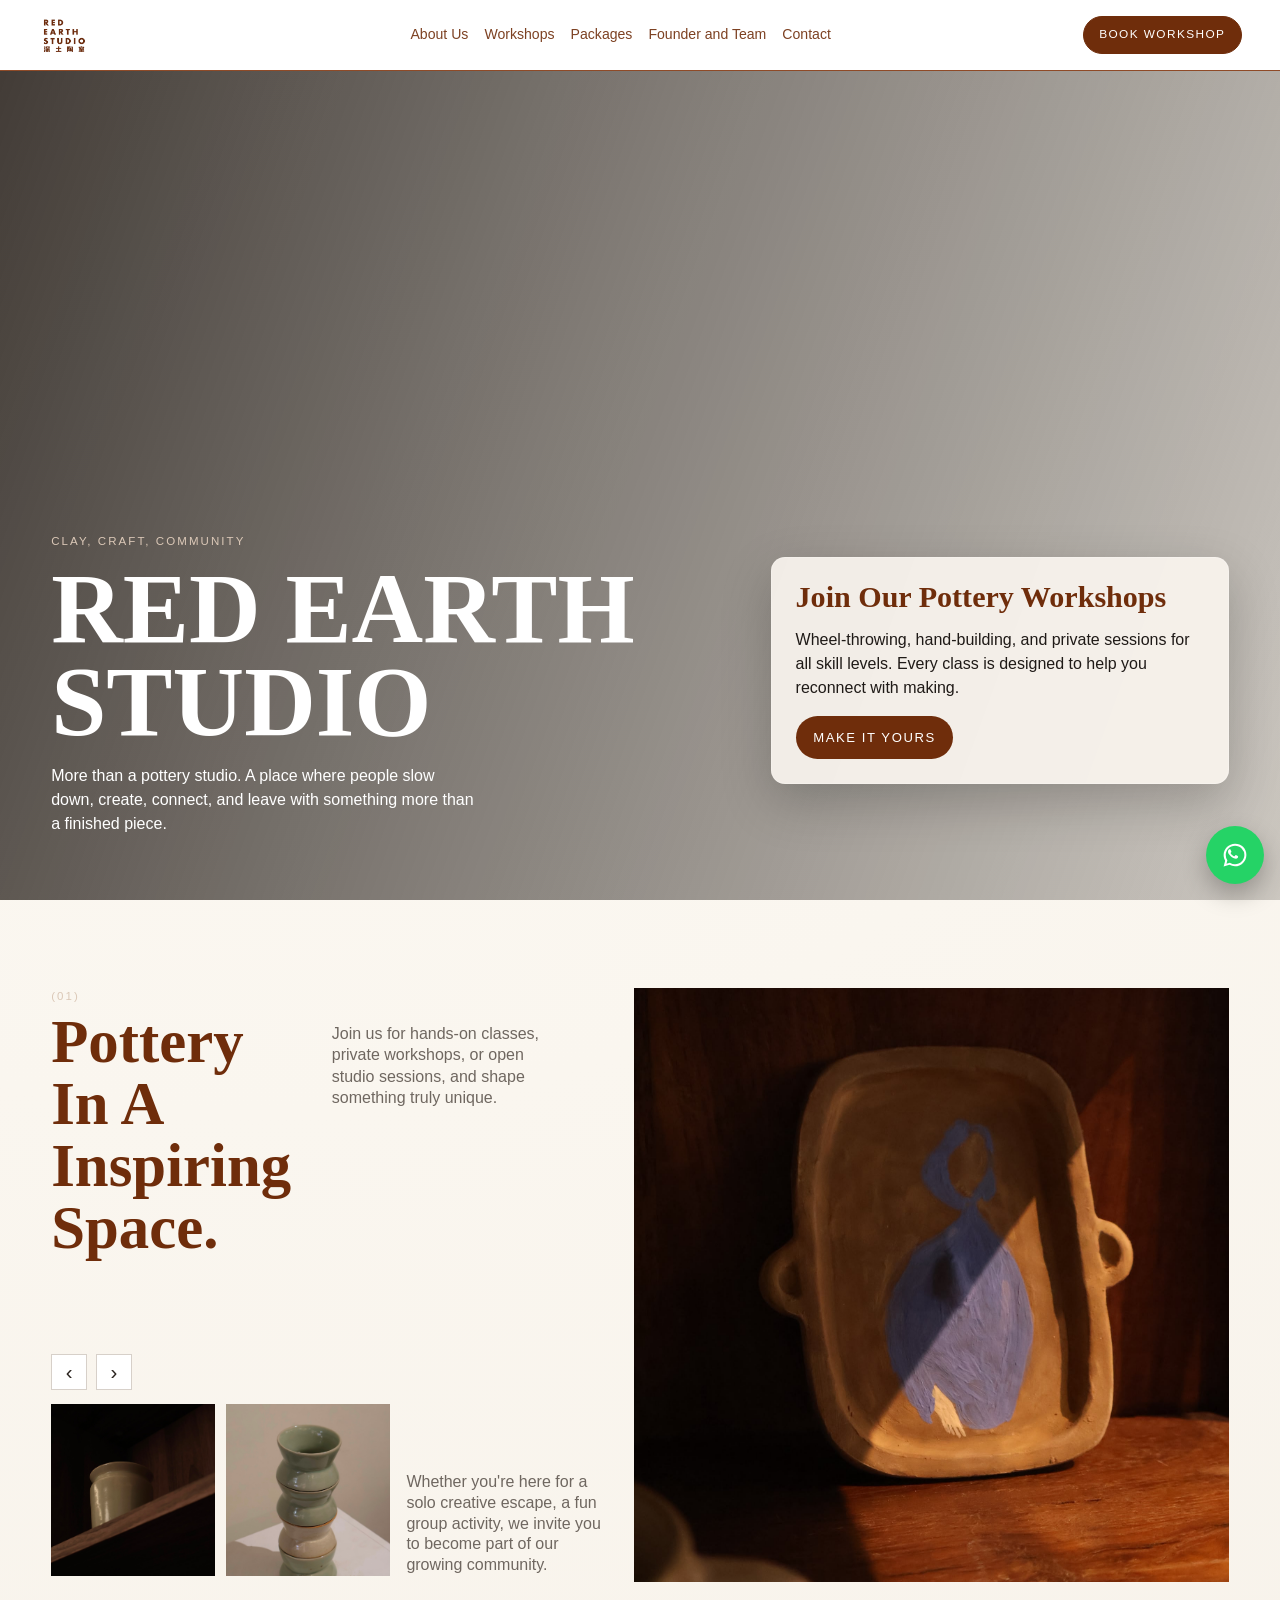
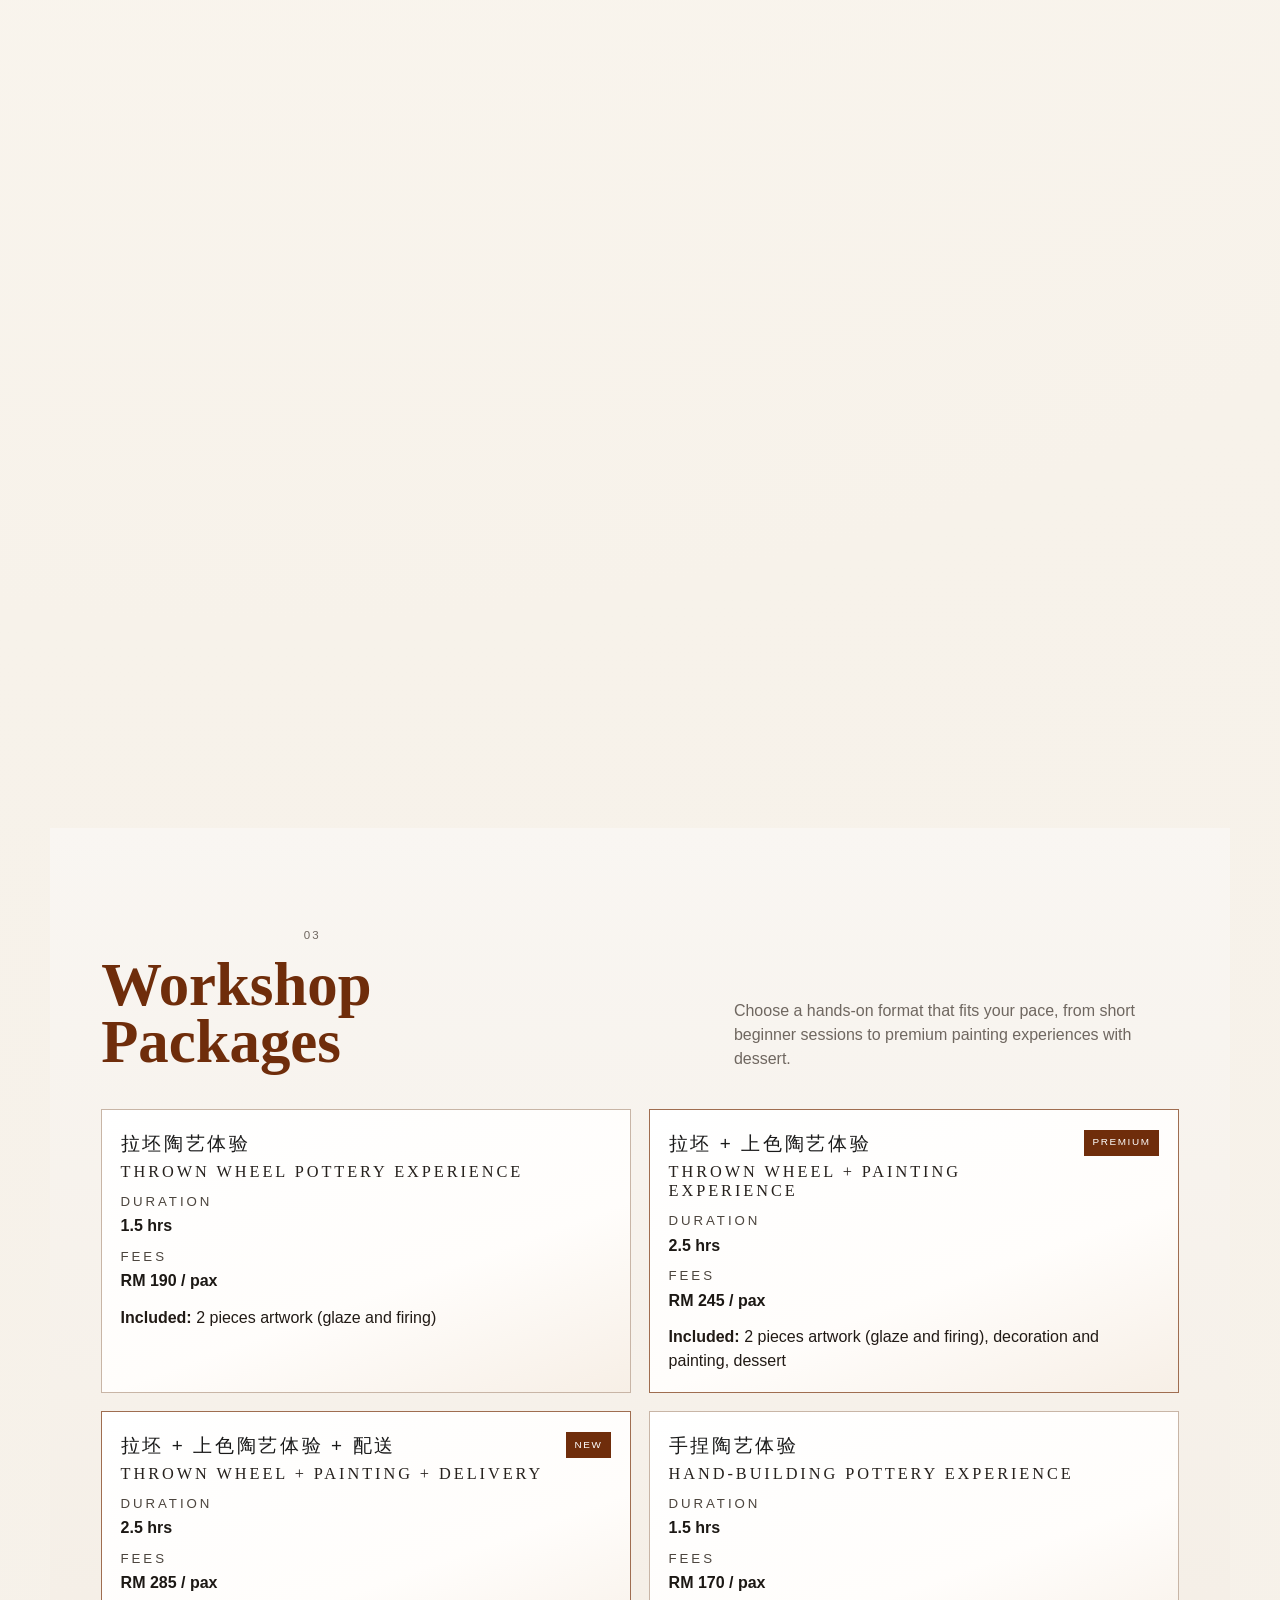
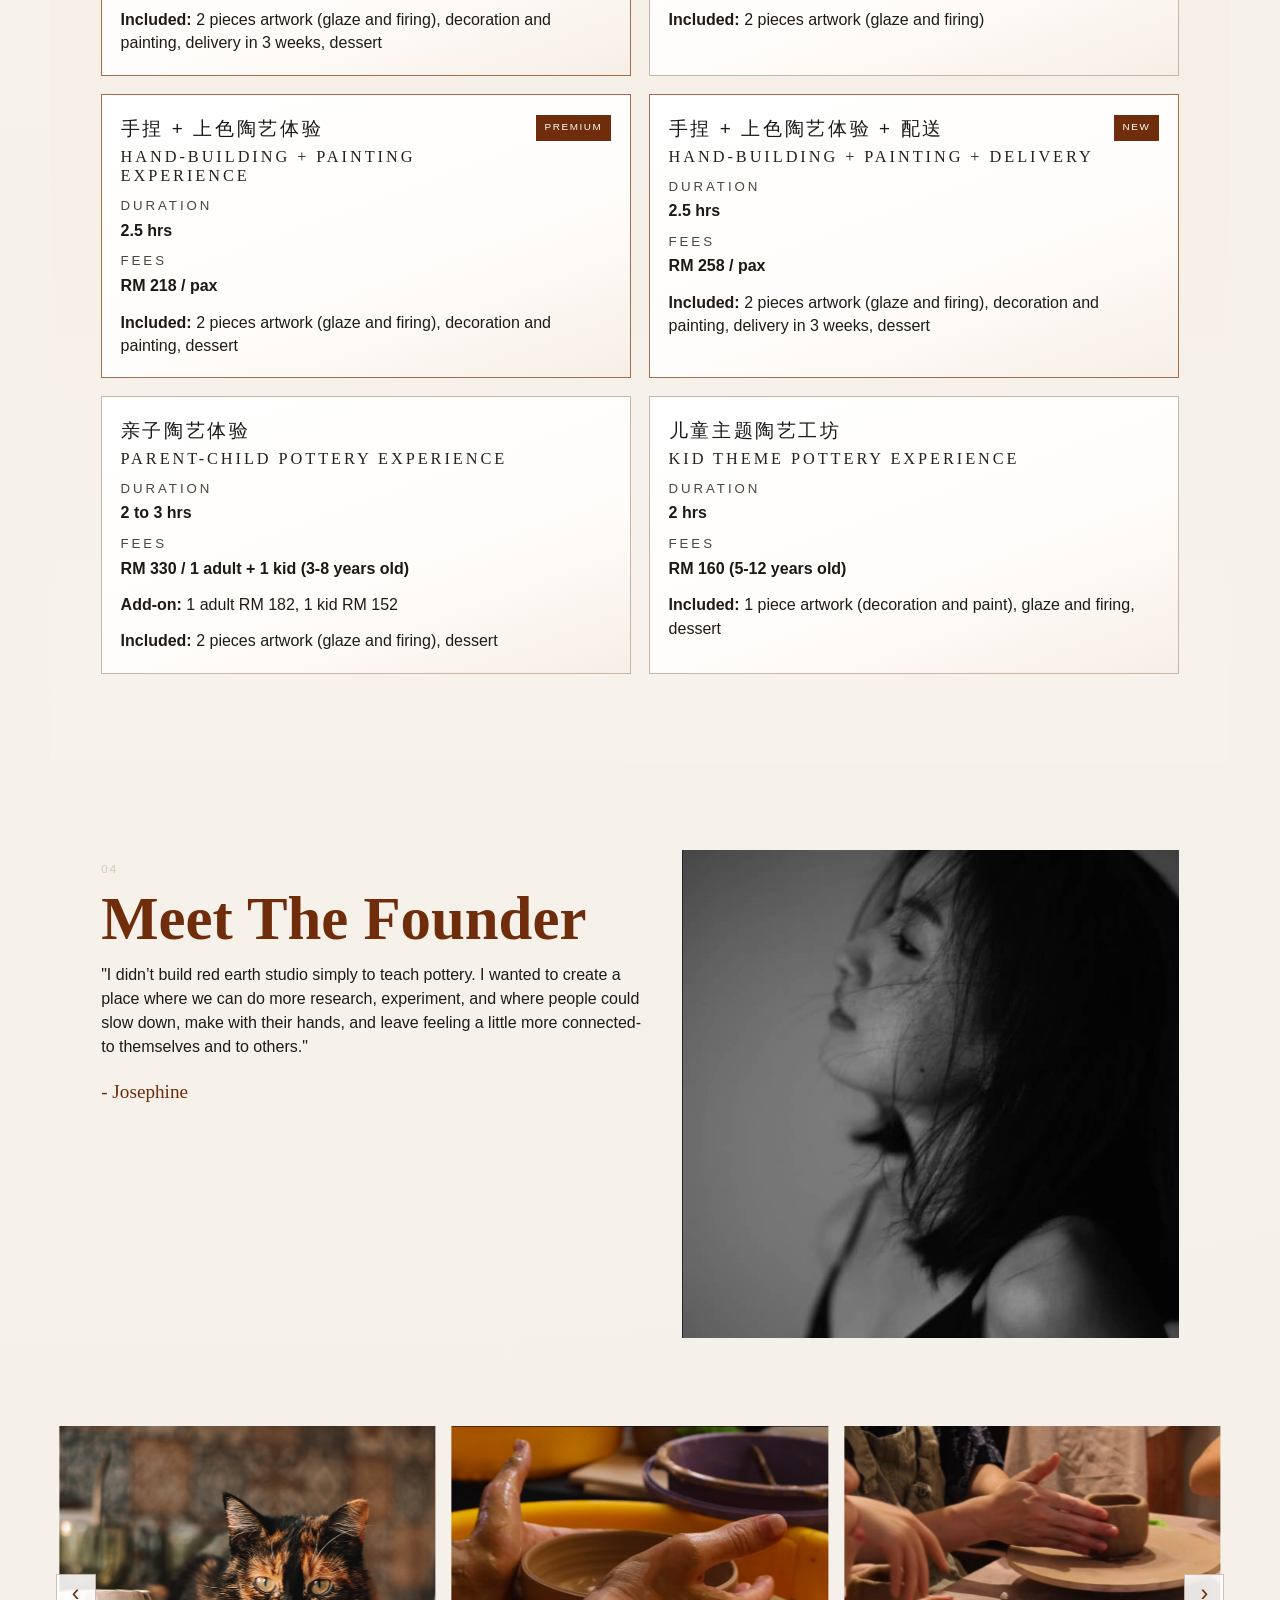
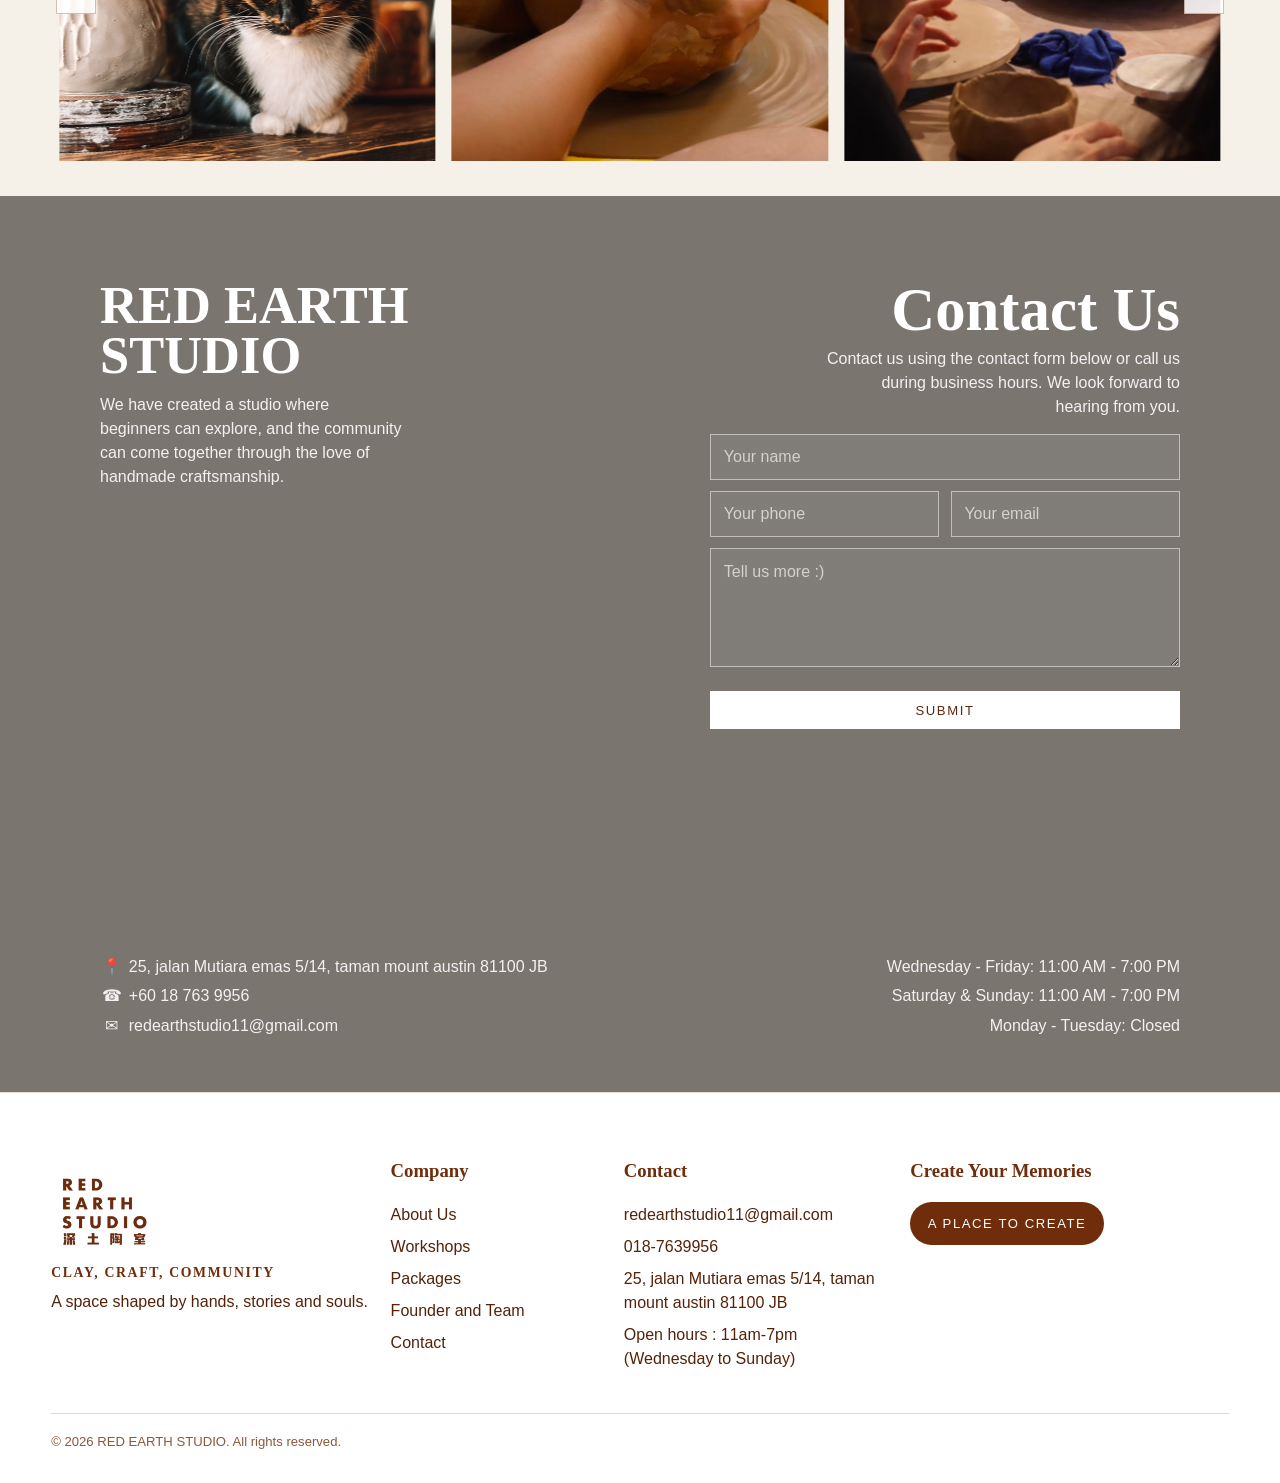
==== commit 09f918ff: "Update primary font to Futura and restore visible logos" ====
--- a/index.html
+++ b/index.html
@@ -32,7 +32,7 @@
       <a href="#about">About Us</a>
       <a href="#workshops">Workshops</a>
       <a href="#packages">Packages</a>
-      <a href="#founder">Founder</a>
+      <a href="#founder">Founder and Team</a>
       <a href="#contact">Contact</a>
     </nav>
     <a href="#contact-form" class="btn btn-ghost">Book Workshop</a>
@@ -275,11 +275,6 @@
           "I didn’t build red earth studio simply to teach pottery. I wanted to create a place where we can do more research, experiment, and where people could slow down, make with their hands, and leave feeling a little more connected-to themselves and to others."
         </p>
         <p class="founder-name">- Josephine</p>
-        <div class="studio-meta">
-          <p><strong>Studio:</strong> RED EARTH STUDIO</p>
-          <p><strong>Open Hours:</strong> 11:00am - 7:00pm, Wednesday to Sunday</p>
-          <p><strong>Location:</strong> 25, Jalan Mutiara Emas 5/14, Taman Mount Austin, 81100 JB</p>
-        </div>
       </div>
       <div class="founder-grid">
         <img src="pottery images/redearth_founder.png" alt="Founder of Red Earth Studio">
@@ -366,7 +361,7 @@
         <li><a href="#about">About Us</a></li>
         <li><a href="#workshops">Workshops</a></li>
         <li><a href="#packages">Packages</a></li>
-        <li><a href="#founder">Meet The Founder</a></li>
+        <li><a href="#founder">Founder and Team</a></li>
         <li><a href="#contact">Contact</a></li>
       </ul>
     </div>
--- a/styles.css
+++ b/styles.css
@@ -23,7 +23,7 @@
 }
 
 body {
-  font-family: "Outfit", sans-serif;
+  font-family: Futura, "Trebuchet MS", Arial, sans-serif;
   color: var(--ink);
   line-height: 1.5;
   overflow-x: hidden;
@@ -53,8 +53,8 @@
   gap: 1rem;
   padding: 0.55rem 3vw;
   border-bottom: 1px solid #8f4a27;
-  background: var(--brand);
-  color: #fff;
+  background: #fff;
+  color: var(--brand);
 }
 
 body:not(.is-ready) .site-header {
@@ -83,7 +83,7 @@
   display: none;
   width: 42px;
   height: 42px;
-  border: 1px solid rgba(255, 255, 255, 0.45);
+  border: 1px solid rgba(111, 45, 11, 0.45);
   background: transparent;
   border-radius: 10px;
   padding: 0.55rem;
@@ -94,7 +94,7 @@
   display: block;
   width: 100%;
   height: 2px;
-  background: #fff;
+  background: var(--brand);
   margin: 4px 0;
 }
 
@@ -182,7 +182,7 @@
 
 h1,
 h2 {
-  font-family: "Bodoni Moda", serif;
+  font-family: Charter, "Times New Roman", serif;
   font-weight: 600;
   line-height: 0.94;
   margin: 0.45rem 0 1rem;
@@ -250,9 +250,15 @@
 
 .btn-ghost {
   color: #fff;
-  border: 1px solid rgba(255, 255, 255, 0.7);
+  background: var(--brand);
+  border: 1px solid var(--brand);
   padding: 0.56rem 0.95rem;
   font-size: 0.74rem;
+}
+
+.btn-ghost:hover {
+  background: var(--brand-deep);
+  border-color: var(--brand-deep);
 }
 
 .section {
@@ -479,7 +485,7 @@
 
 .package-card h3 {
   margin: 0.22rem 0 0;
-  font-family: "Outfit", sans-serif;
+  font-family: Charter, "Times New Roman", serif;
   font-size: 1.02rem;
   font-weight: 500;
   letter-spacing: 0.18em;
@@ -553,7 +559,7 @@
 .product-card h3,
 .quote-card h3 {
   margin: 0.9rem 1rem 0.3rem;
-  font-family: "Bodoni Moda", serif;
+  font-family: Charter, "Times New Roman", serif;
   color: var(--brand);
 }
 
@@ -582,7 +588,7 @@
 }
 
 .founder-name {
-  font-family: "Bodoni Moda", serif;
+  font-family: Charter, "Times New Roman", serif;
   font-size: 1.2rem;
   color: var(--brand);
 }
@@ -855,7 +861,7 @@
   background: rgba(255, 255, 255, 0.05);
   color: #fff;
   padding: 0.82rem 0.8rem;
-  font-family: "Outfit", sans-serif;
+  font-family: Futura, "Trebuchet MS", Arial, sans-serif;
   font-size: 1rem;
   border-radius: 0;
 }
@@ -937,11 +943,12 @@
 .site-footer {
   margin-top: 0;
   padding: 4rem 4vw 2rem;
-  background: var(--brand);
-  color: #f8efe7;
+  background: #fff;
+  color: var(--brand);
   display: grid;
   grid-template-columns: 1.2fr 0.8fr 1fr 1.2fr;
   gap: 1.3rem;
+  border-top: 1px solid #e7ddd1;
 }
 
 .site-footer img {
@@ -955,9 +962,9 @@
 }
 
 .site-footer h3 {
-  font-family: "Bodoni Moda", serif;
+  font-family: Charter, "Times New Roman", serif;
   margin-top: 0;
-  color: #f7e1cf;
+  color: var(--brand);
 }
 
 .footer-tagline-title {
@@ -965,13 +972,13 @@
   letter-spacing: 0.12em;
   font-size: 0.86rem;
   text-transform: uppercase;
-  font-family: "Outfit", sans-serif;
-  color: #f6e8dc;
+  font-family: Charter, "Times New Roman", serif;
+  color: var(--brand);
 }
 
 .footer-tagline-sub {
   margin: 0;
-  color: #f1dbcb;
+  color: var(--brand-deep);
   max-width: none;
   white-space: nowrap;
 }
@@ -984,7 +991,7 @@
 
 .site-footer li {
   margin-bottom: 0.5rem;
-  color: #f1dbcb;
+  color: var(--brand-deep);
 }
 
 .newsletter div {
@@ -994,13 +1001,13 @@
 
 .newsletter .btn {
   margin-top: 0.5rem;
-  background: #fff;
-  color: var(--brand);
+  background: var(--brand);
+  color: #fff;
 }
 
 .newsletter .btn:hover {
-  background: #f8efe7;
-  color: var(--brand-deep);
+  background: var(--brand-deep);
+  color: #fff;
 }
 
 .newsletter h3 {
@@ -1011,12 +1018,12 @@
   width: 100%;
   border: 1px solid #60412f;
   background: transparent;
-  color: #fff;
+  color: var(--brand);
   padding: 0.68rem 0.72rem;
 }
 
 .newsletter input::placeholder {
-  color: #bc9f8b;
+  color: #9f7d68;
 }
 
 .sr-only {
@@ -1034,9 +1041,9 @@
 .copyright {
   grid-column: 1 / -1;
   margin: 0.8rem 0 0;
-  opacity: 0.7;
+  opacity: 0.8;
   font-size: 0.82rem;
-  border-top: 1px solid rgba(247, 225, 207, 0.35);
+  border-top: 1px solid rgba(111, 45, 11, 0.25);
   padding-top: 1.1rem;
 }
 
@@ -1065,8 +1072,8 @@
     right: 3vw;
     min-width: 220px;
     padding: 0.9rem;
-    background: rgba(111, 45, 11, 0.96);
-    border: 1px solid rgba(255, 255, 255, 0.35);
+    background: #fff;
+    border: 1px solid rgba(111, 45, 11, 0.35);
     border-radius: 12px;
     box-shadow: 0 14px 30px rgba(0, 0, 0, 0.25);
     flex-direction: column;
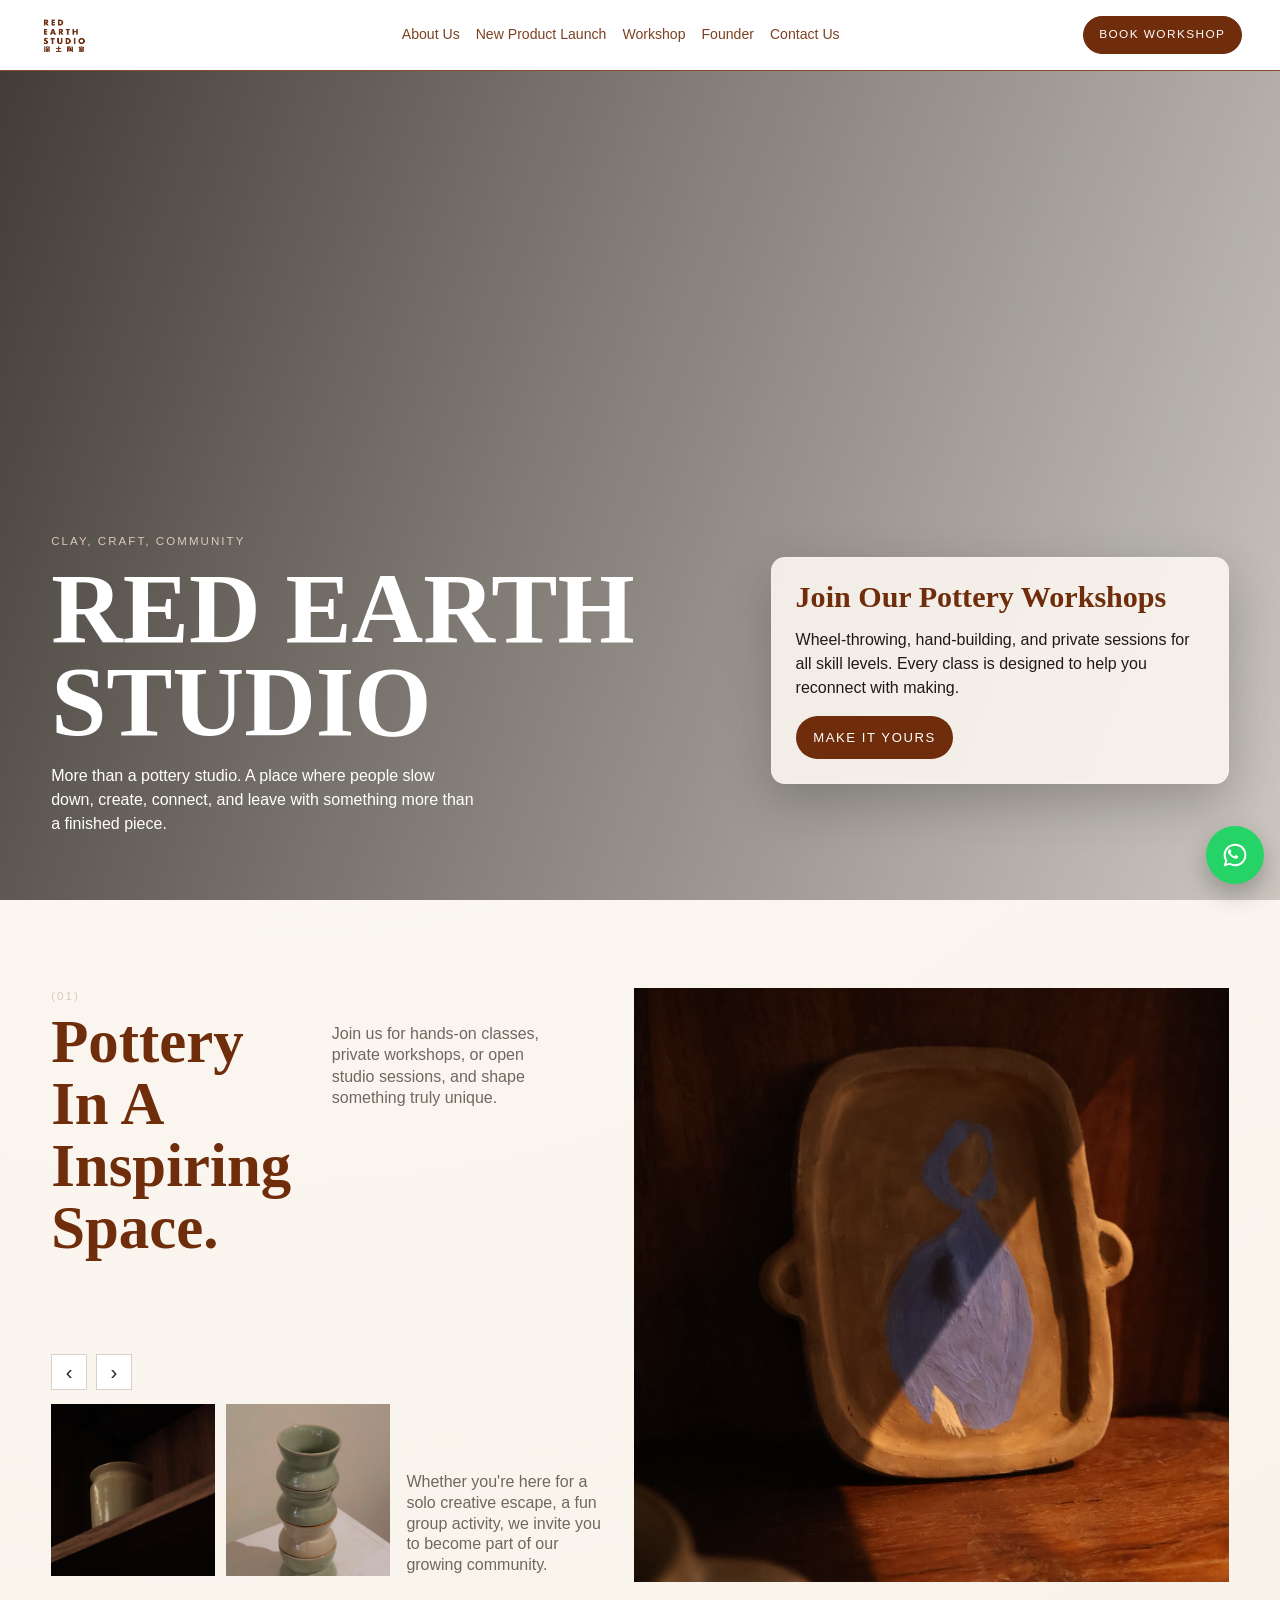
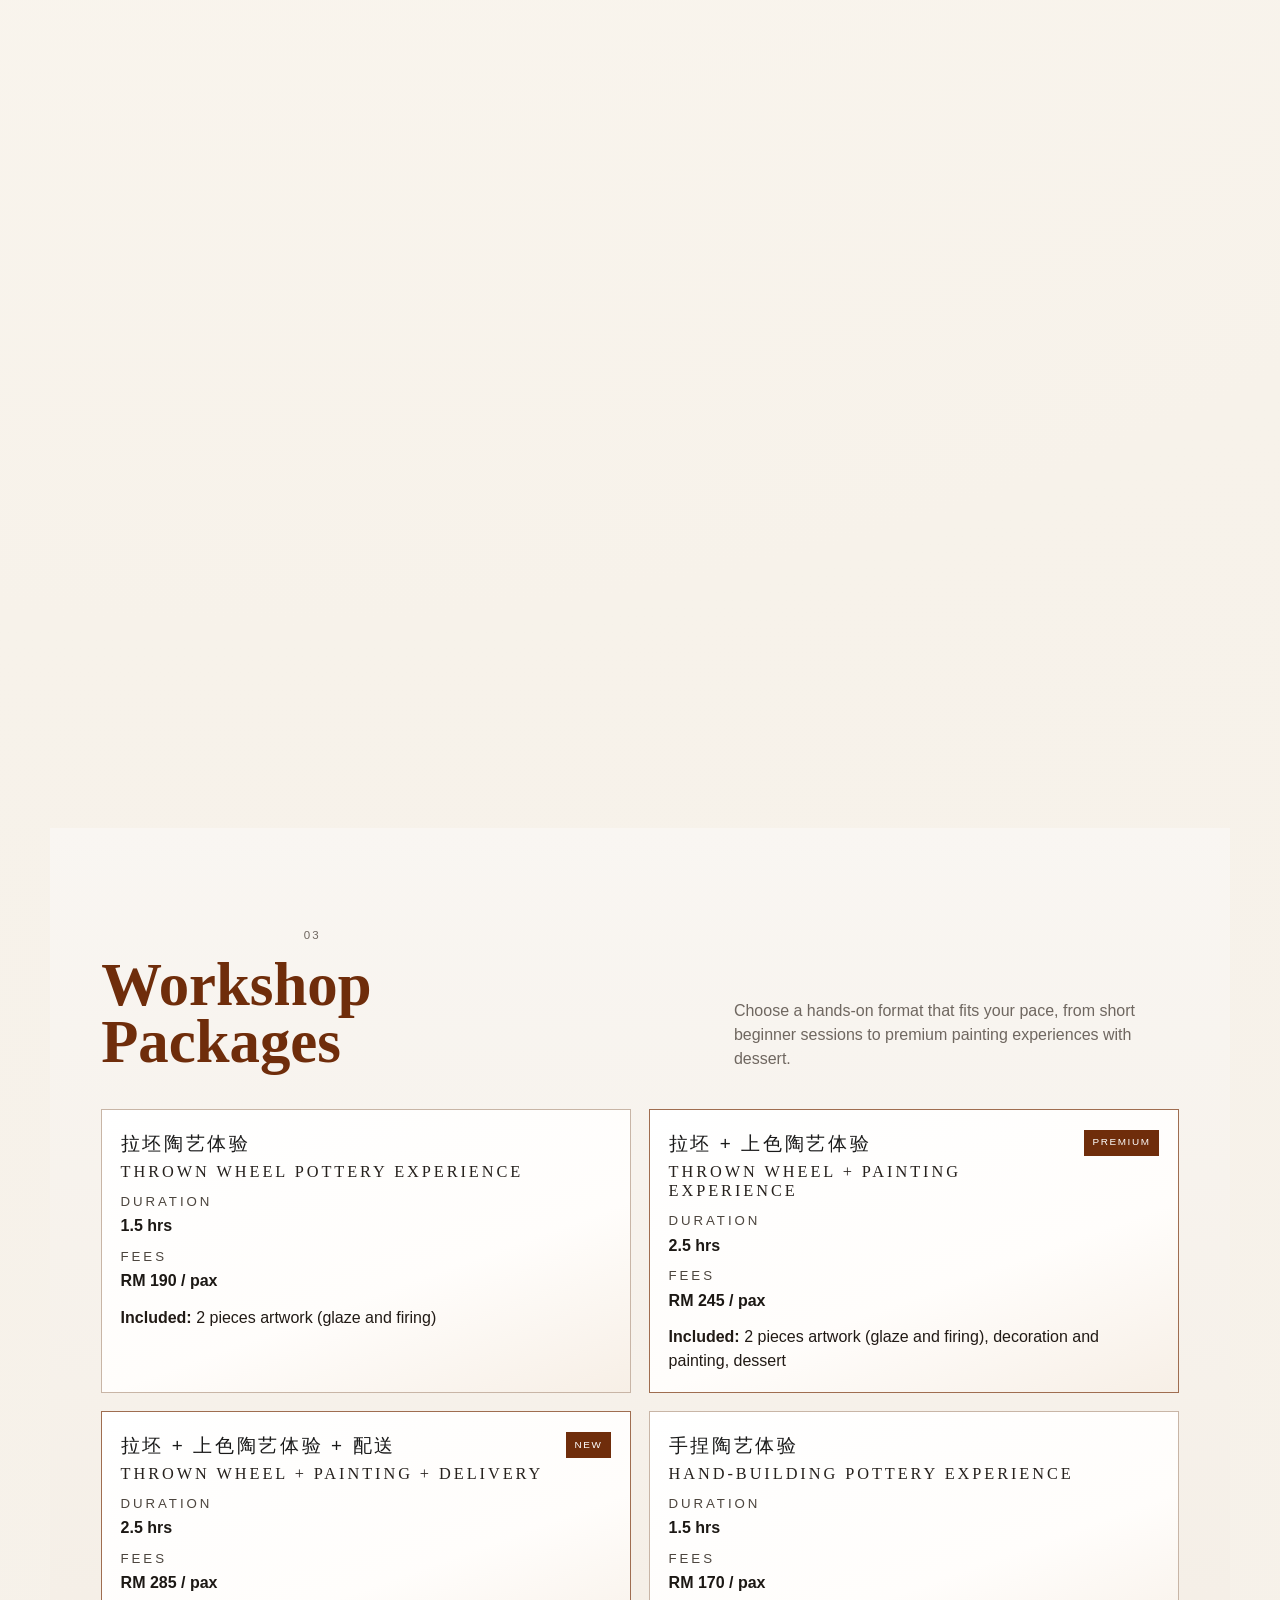
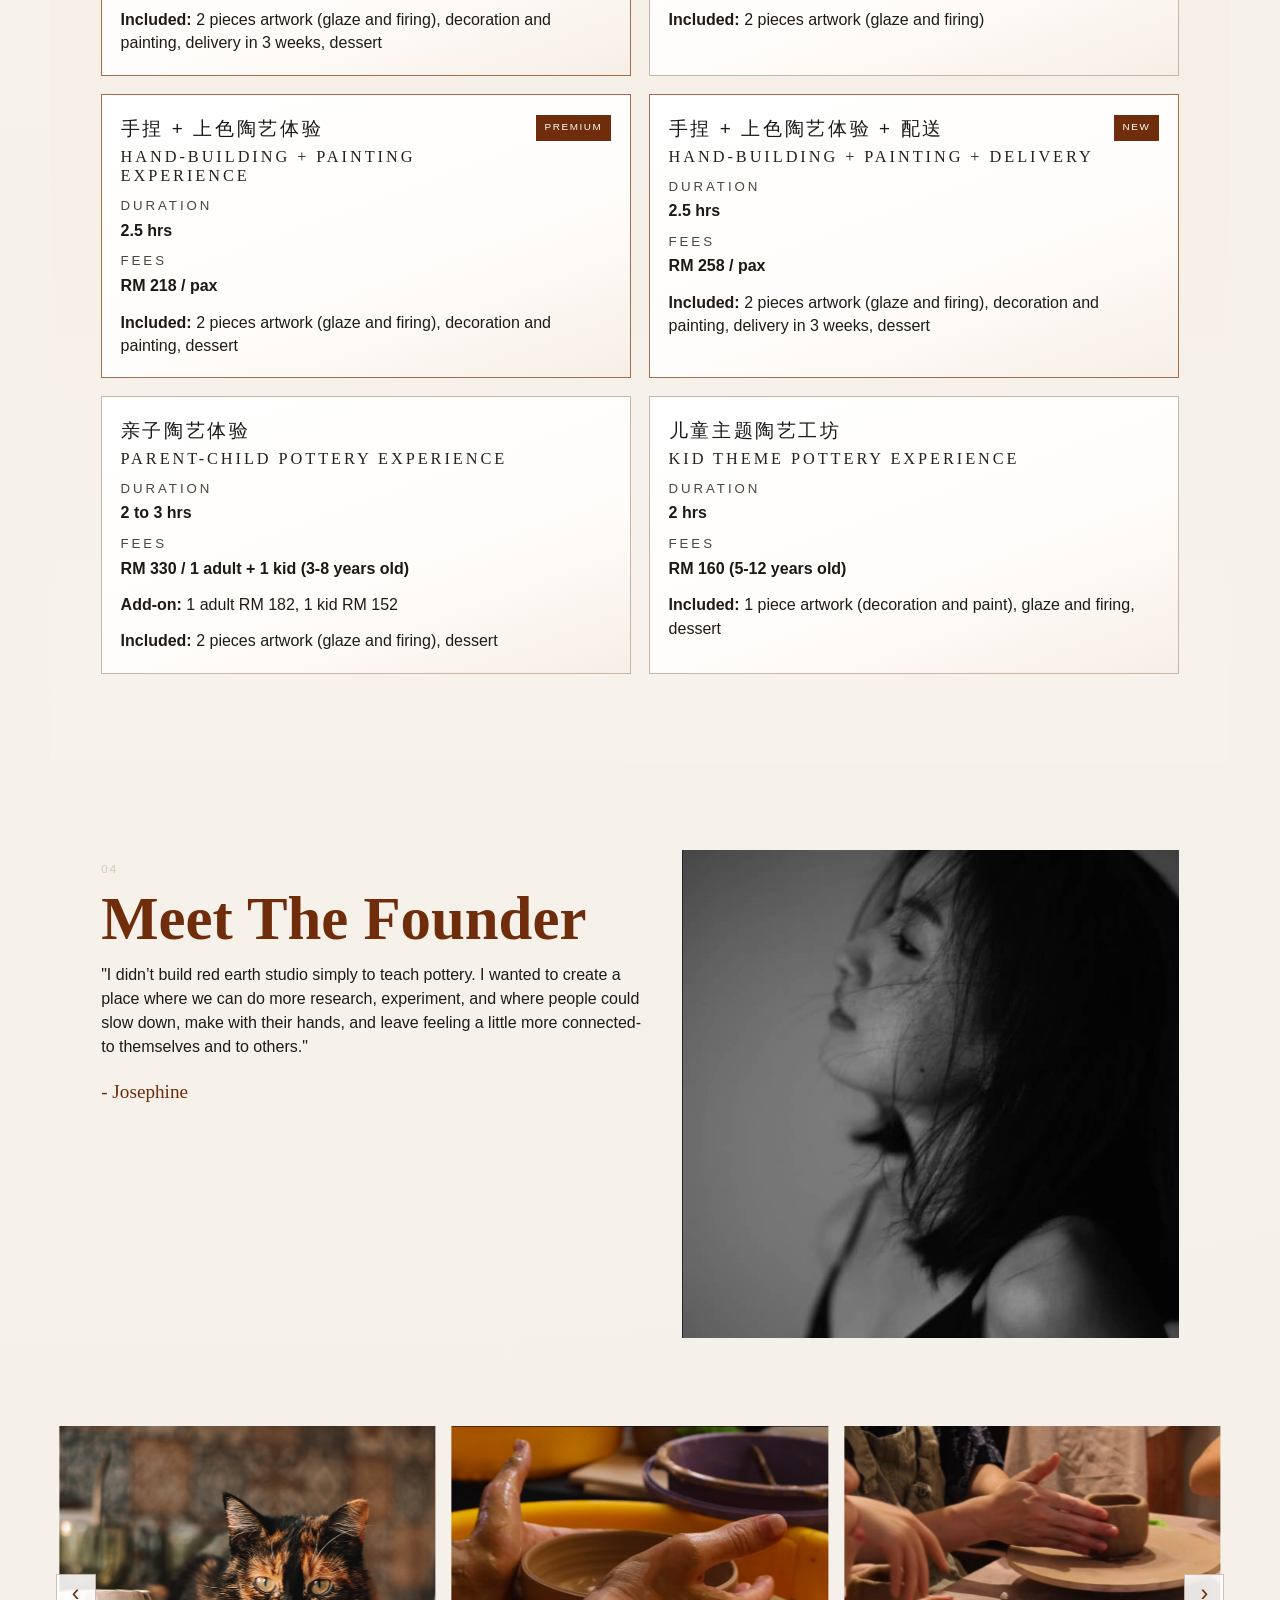
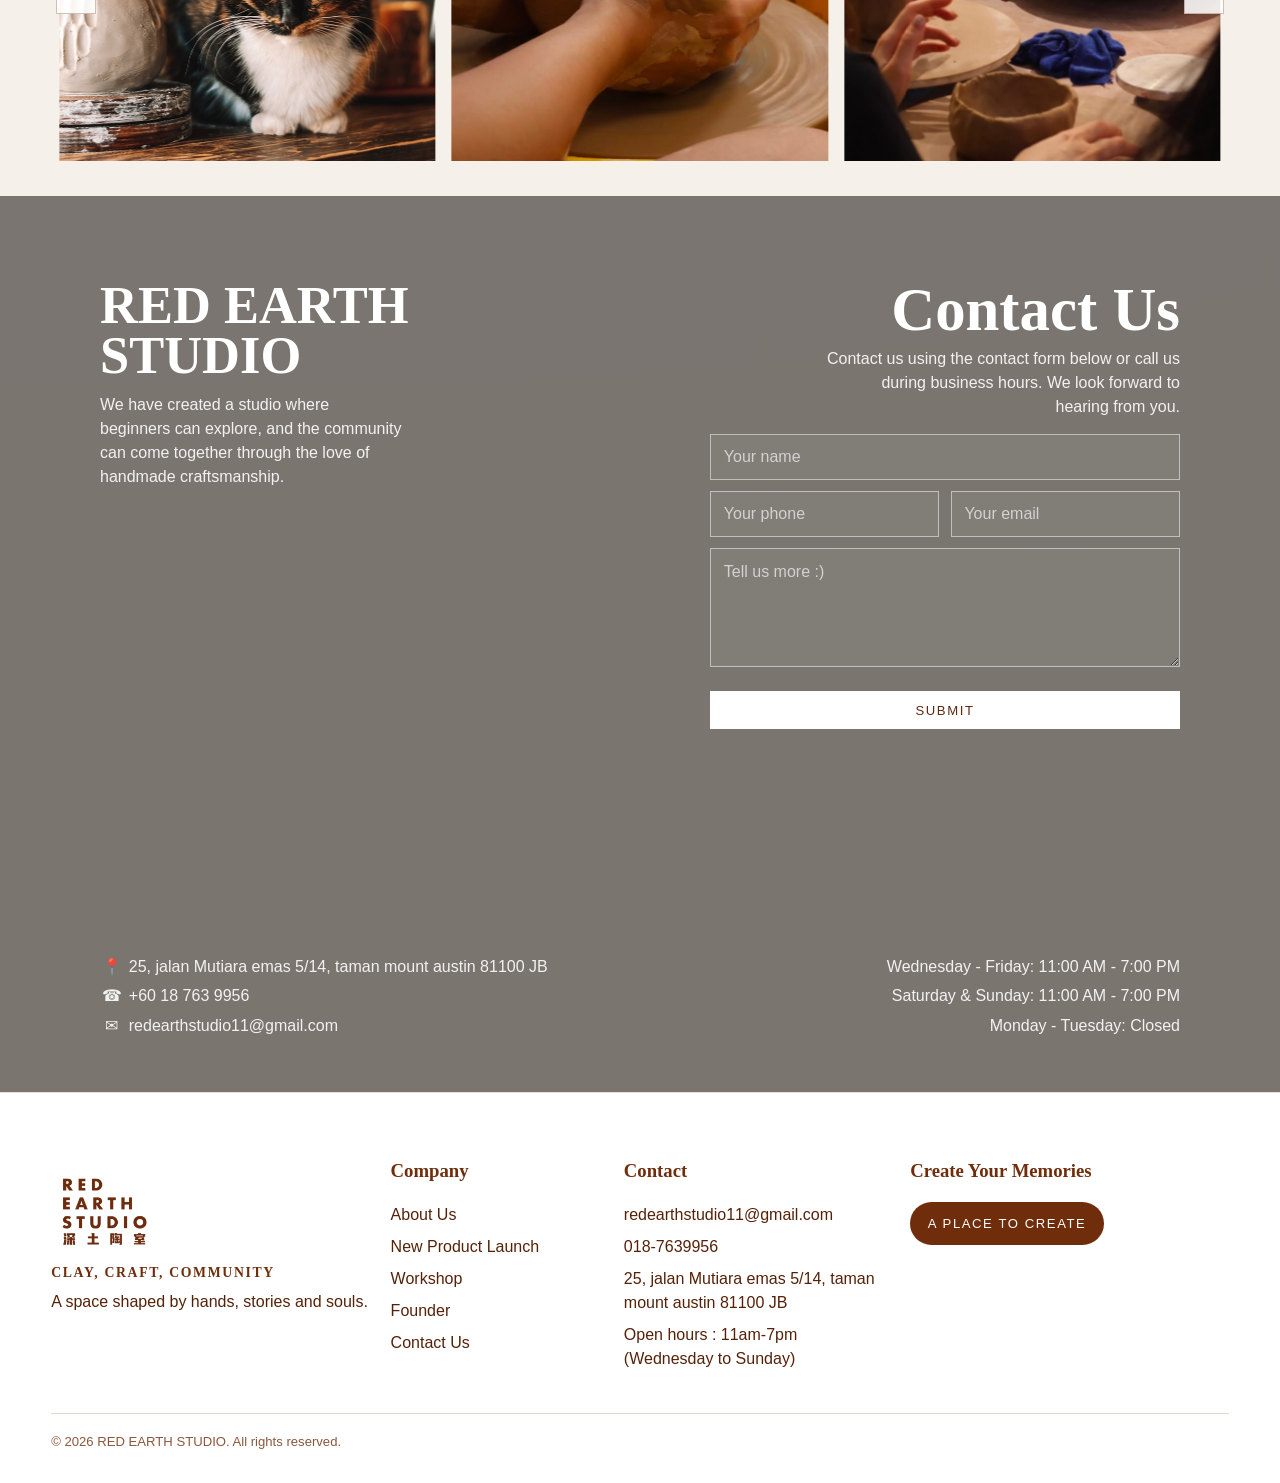
==== commit fb045827: "Update nav and footer menu items and order" ====
--- a/index.html
+++ b/index.html
@@ -30,10 +30,10 @@
     </button>
     <nav id="main-nav" class="main-nav" aria-label="Main navigation">
       <a href="#about">About Us</a>
-      <a href="#workshops">Workshops</a>
-      <a href="#packages">Packages</a>
-      <a href="#founder">Founder and Team</a>
-      <a href="#contact">Contact</a>
+      <a href="#packages">New Product Launch</a>
+      <a href="#workshops">Workshop</a>
+      <a href="#founder">Founder</a>
+      <a href="#contact">Contact Us</a>
     </nav>
     <a href="#contact-form" class="btn btn-ghost">Book Workshop</a>
   </header>
@@ -359,10 +359,10 @@
       <h3>Company</h3>
       <ul>
         <li><a href="#about">About Us</a></li>
-        <li><a href="#workshops">Workshops</a></li>
-        <li><a href="#packages">Packages</a></li>
-        <li><a href="#founder">Founder and Team</a></li>
-        <li><a href="#contact">Contact</a></li>
+        <li><a href="#packages">New Product Launch</a></li>
+        <li><a href="#workshops">Workshop</a></li>
+        <li><a href="#founder">Founder</a></li>
+        <li><a href="#contact">Contact Us</a></li>
       </ul>
     </div>
     <div>
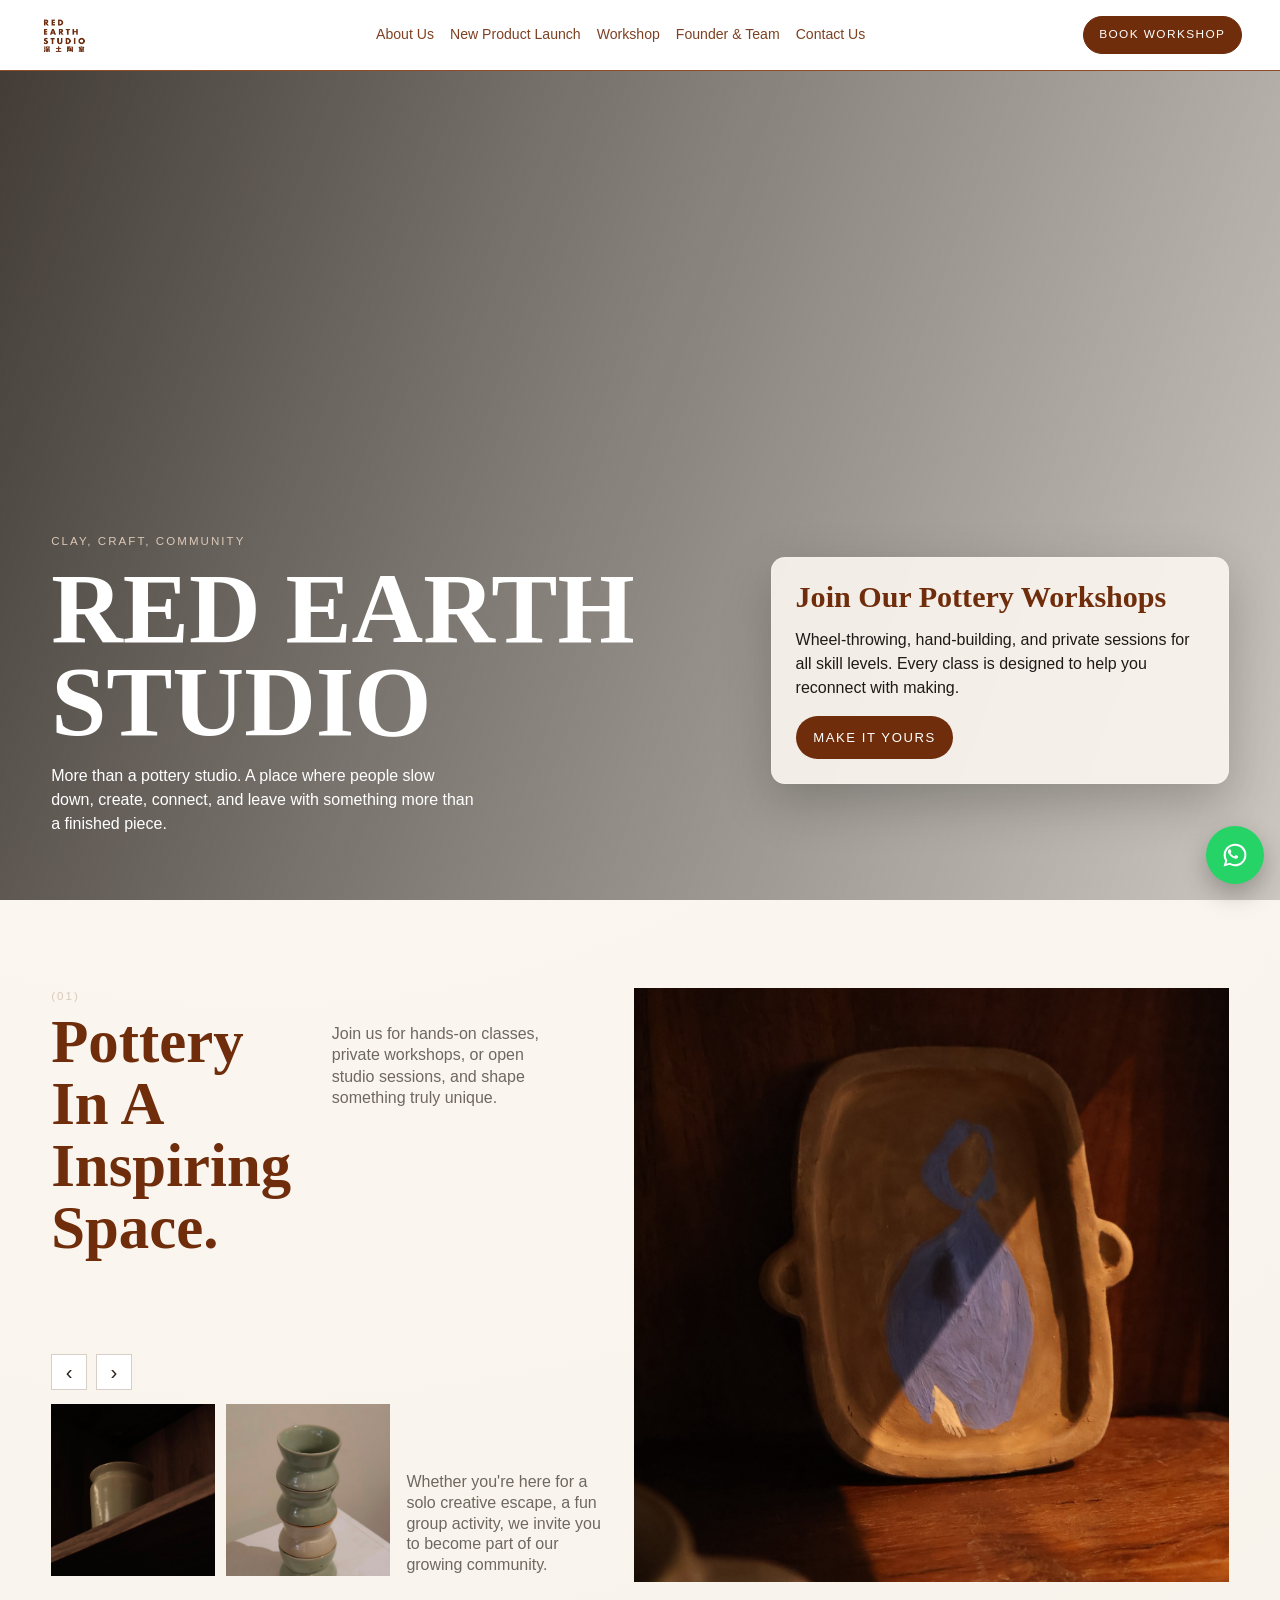
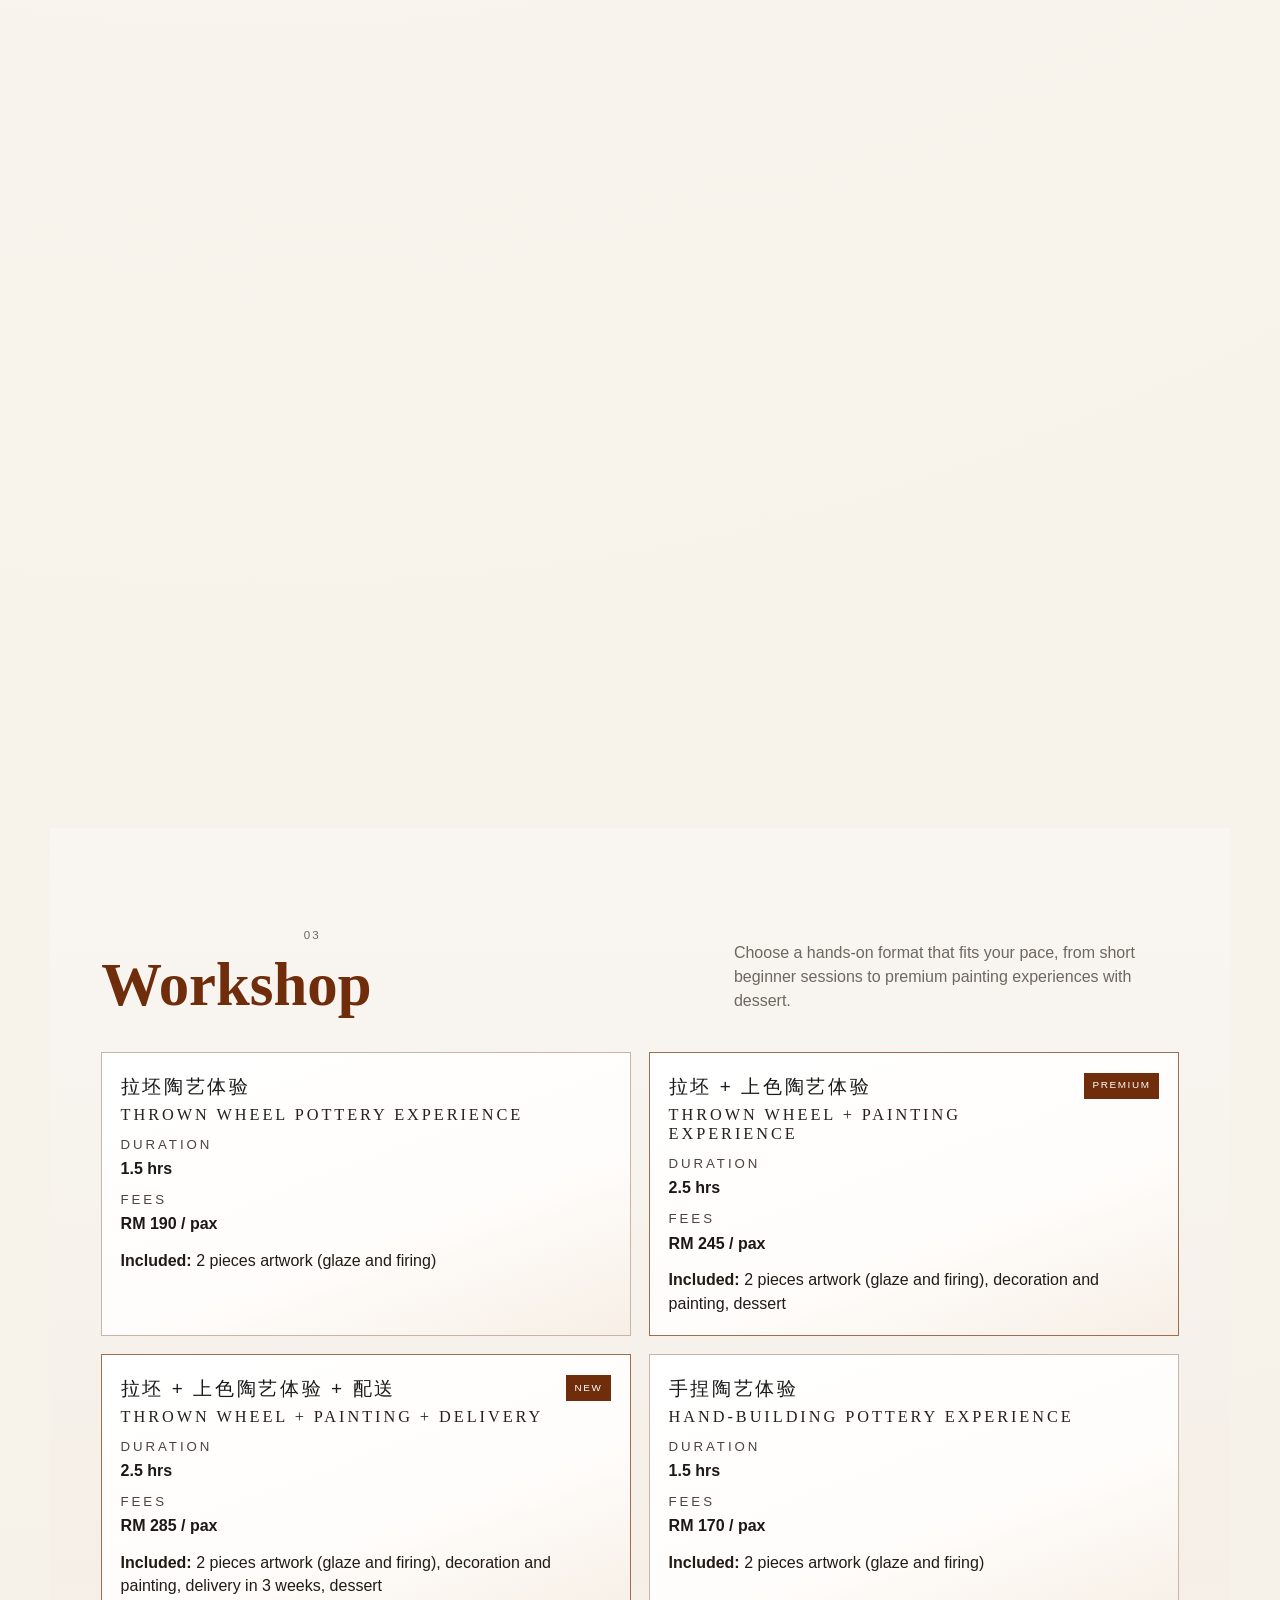
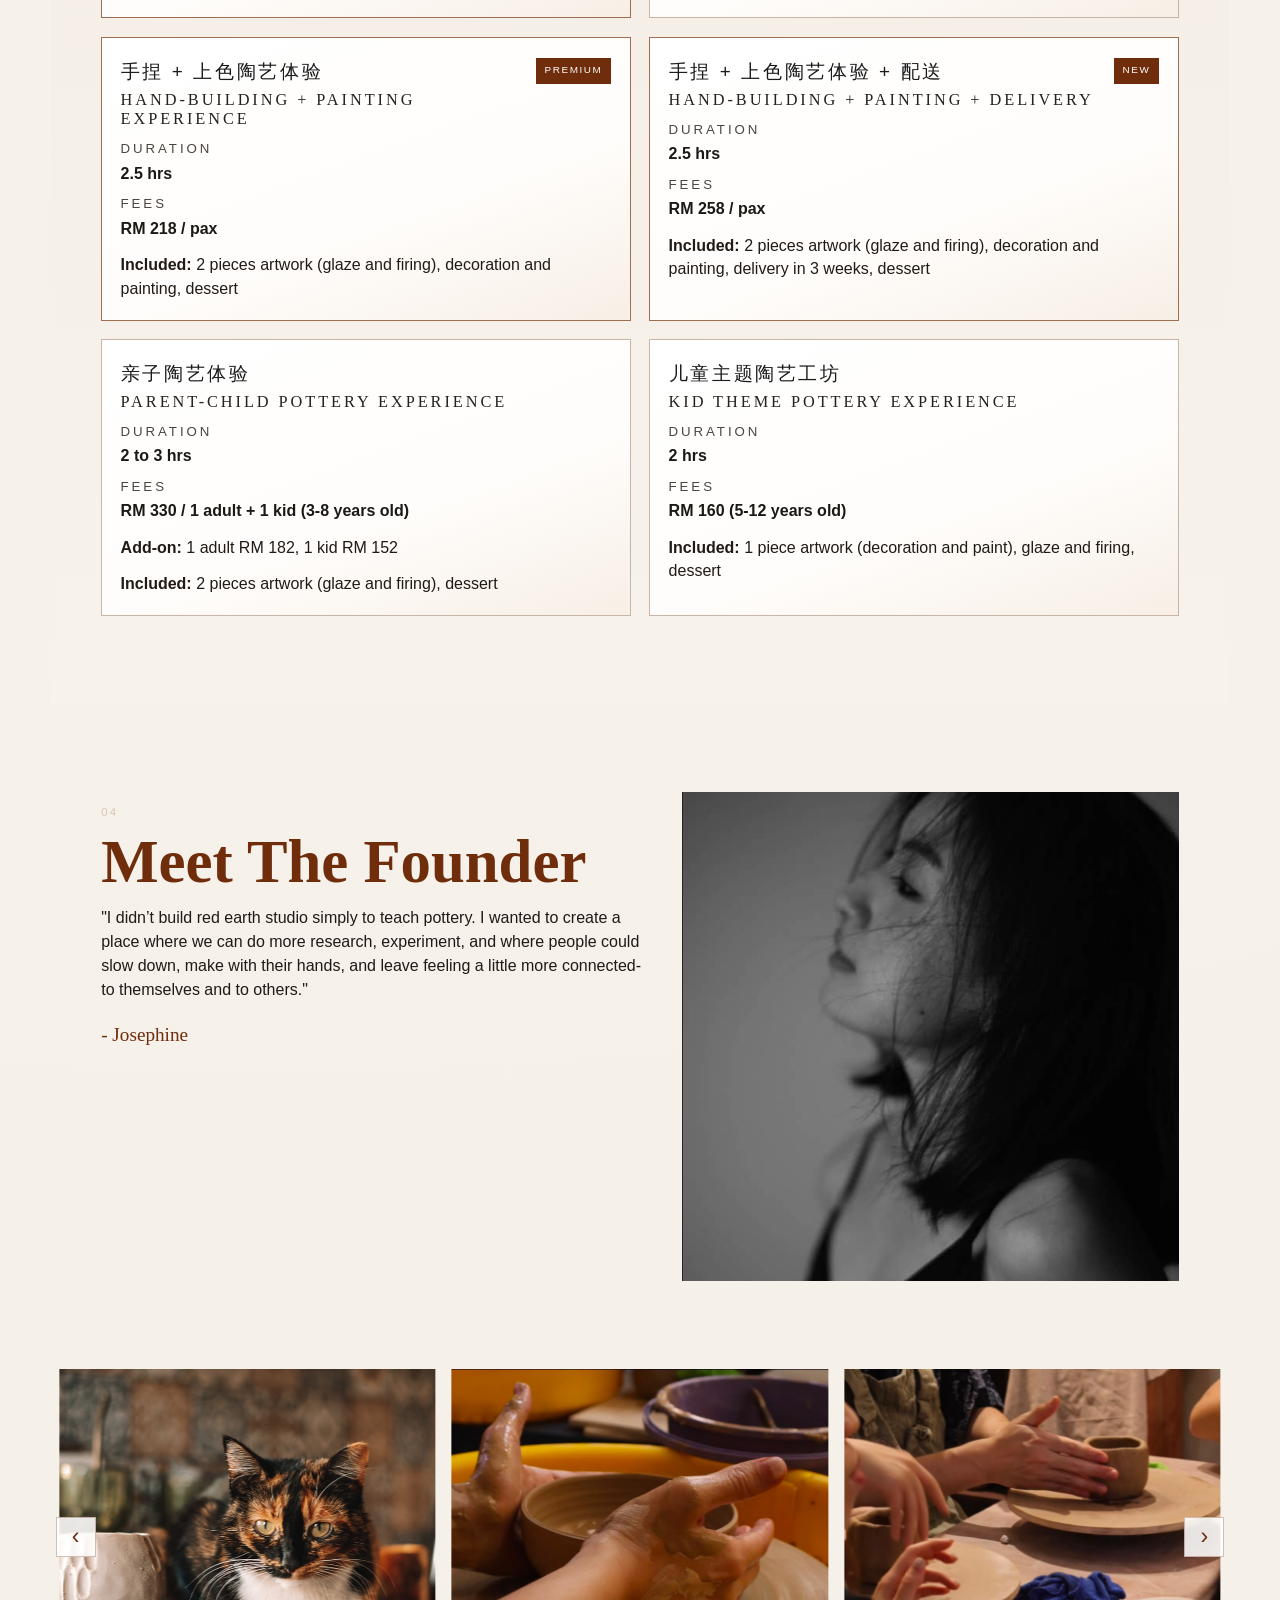
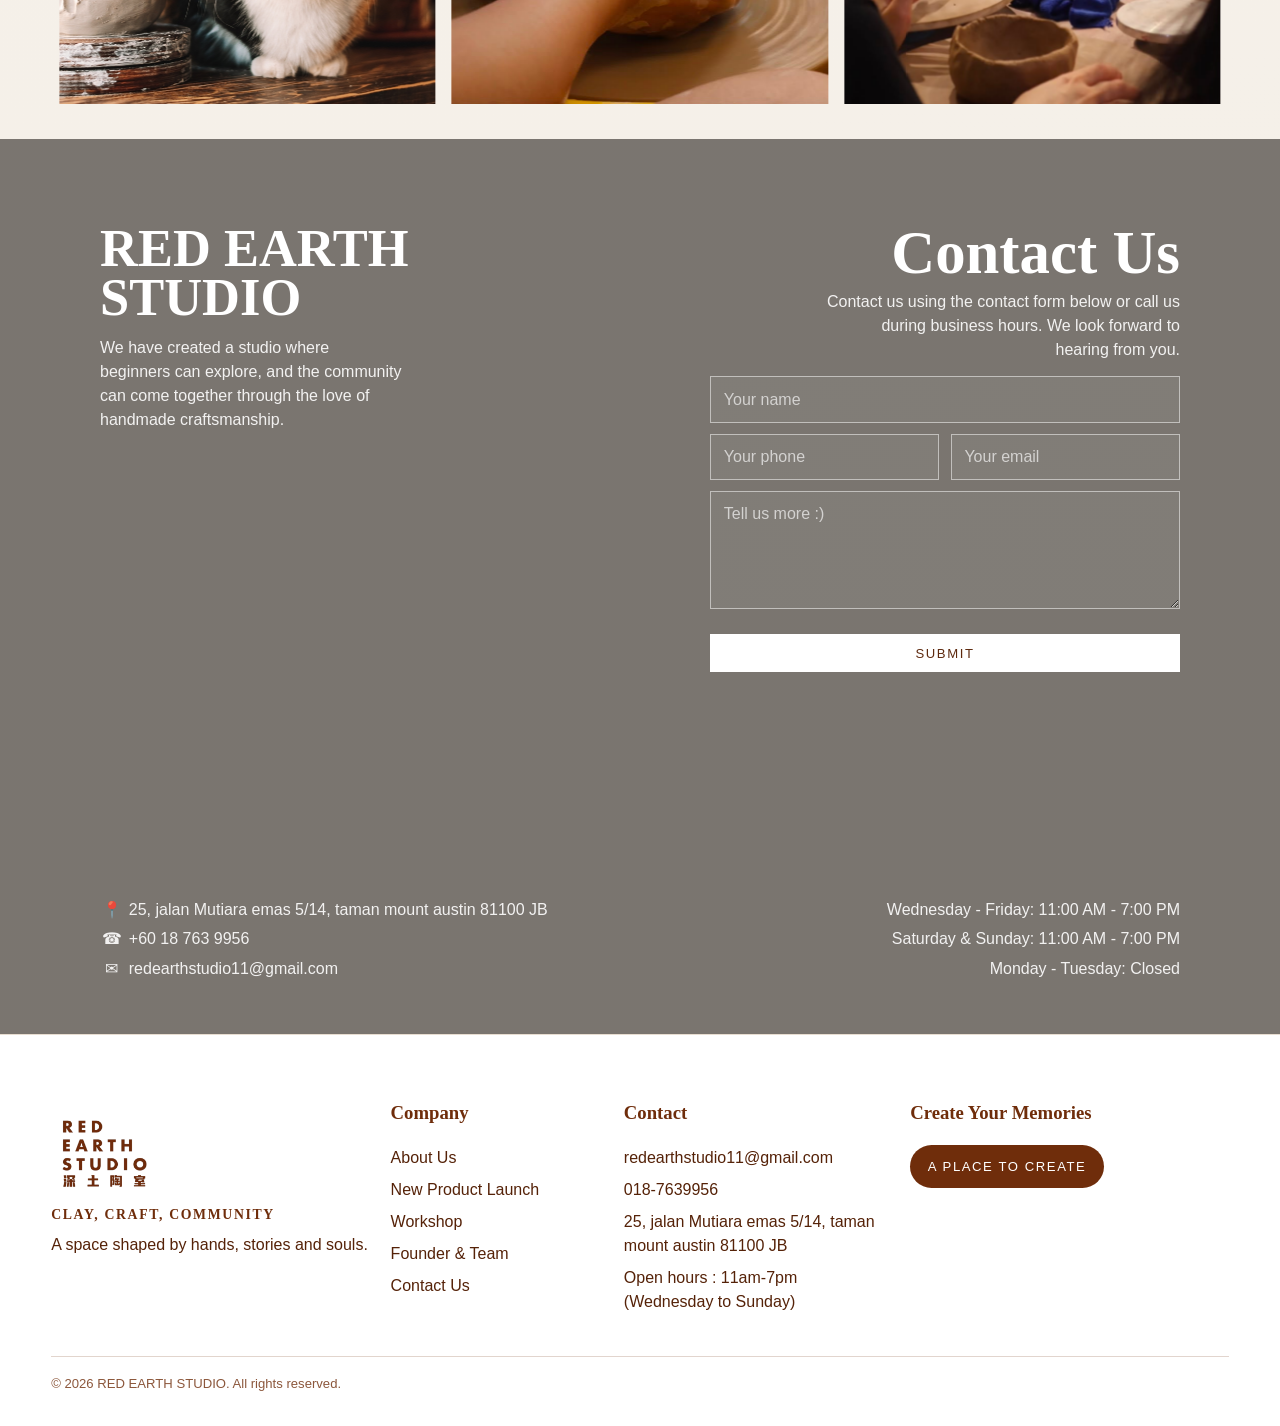
==== commit 2321fd90: "Adjust nav/footer labels and smooth scrolling behavior" ====
--- a/index.html
+++ b/index.html
@@ -30,9 +30,9 @@
     </button>
     <nav id="main-nav" class="main-nav" aria-label="Main navigation">
       <a href="#about">About Us</a>
-      <a href="#packages">New Product Launch</a>
-      <a href="#workshops">Workshop</a>
-      <a href="#founder">Founder</a>
+      <a href="#workshops">New Product Launch</a>
+      <a href="#packages">Workshop</a>
+      <a href="#founder">Founder &amp; Team</a>
       <a href="#contact">Contact Us</a>
     </nav>
     <a href="#contact-form" class="btn btn-ghost">Book Workshop</a>
@@ -150,7 +150,7 @@
       <div class="section-head">
         <div>
           <p class="section-mark">03</p>
-          <h2>Workshop Packages</h2>
+          <h2>Workshop</h2>
         </div>
         <p>Choose a hands-on format that fits your pace, from short beginner sessions to premium painting experiences with dessert.</p>
       </div>
@@ -359,9 +359,9 @@
       <h3>Company</h3>
       <ul>
         <li><a href="#about">About Us</a></li>
-        <li><a href="#packages">New Product Launch</a></li>
-        <li><a href="#workshops">Workshop</a></li>
-        <li><a href="#founder">Founder</a></li>
+        <li><a href="#workshops">New Product Launch</a></li>
+        <li><a href="#packages">Workshop</a></li>
+        <li><a href="#founder">Founder &amp; Team</a></li>
         <li><a href="#contact">Contact Us</a></li>
       </ul>
     </div>
--- a/styles.css
+++ b/styles.css
@@ -19,7 +19,7 @@
 }
 
 html {
-  scroll-behavior: smooth;
+  scroll-behavior: auto;
 }
 
 body {
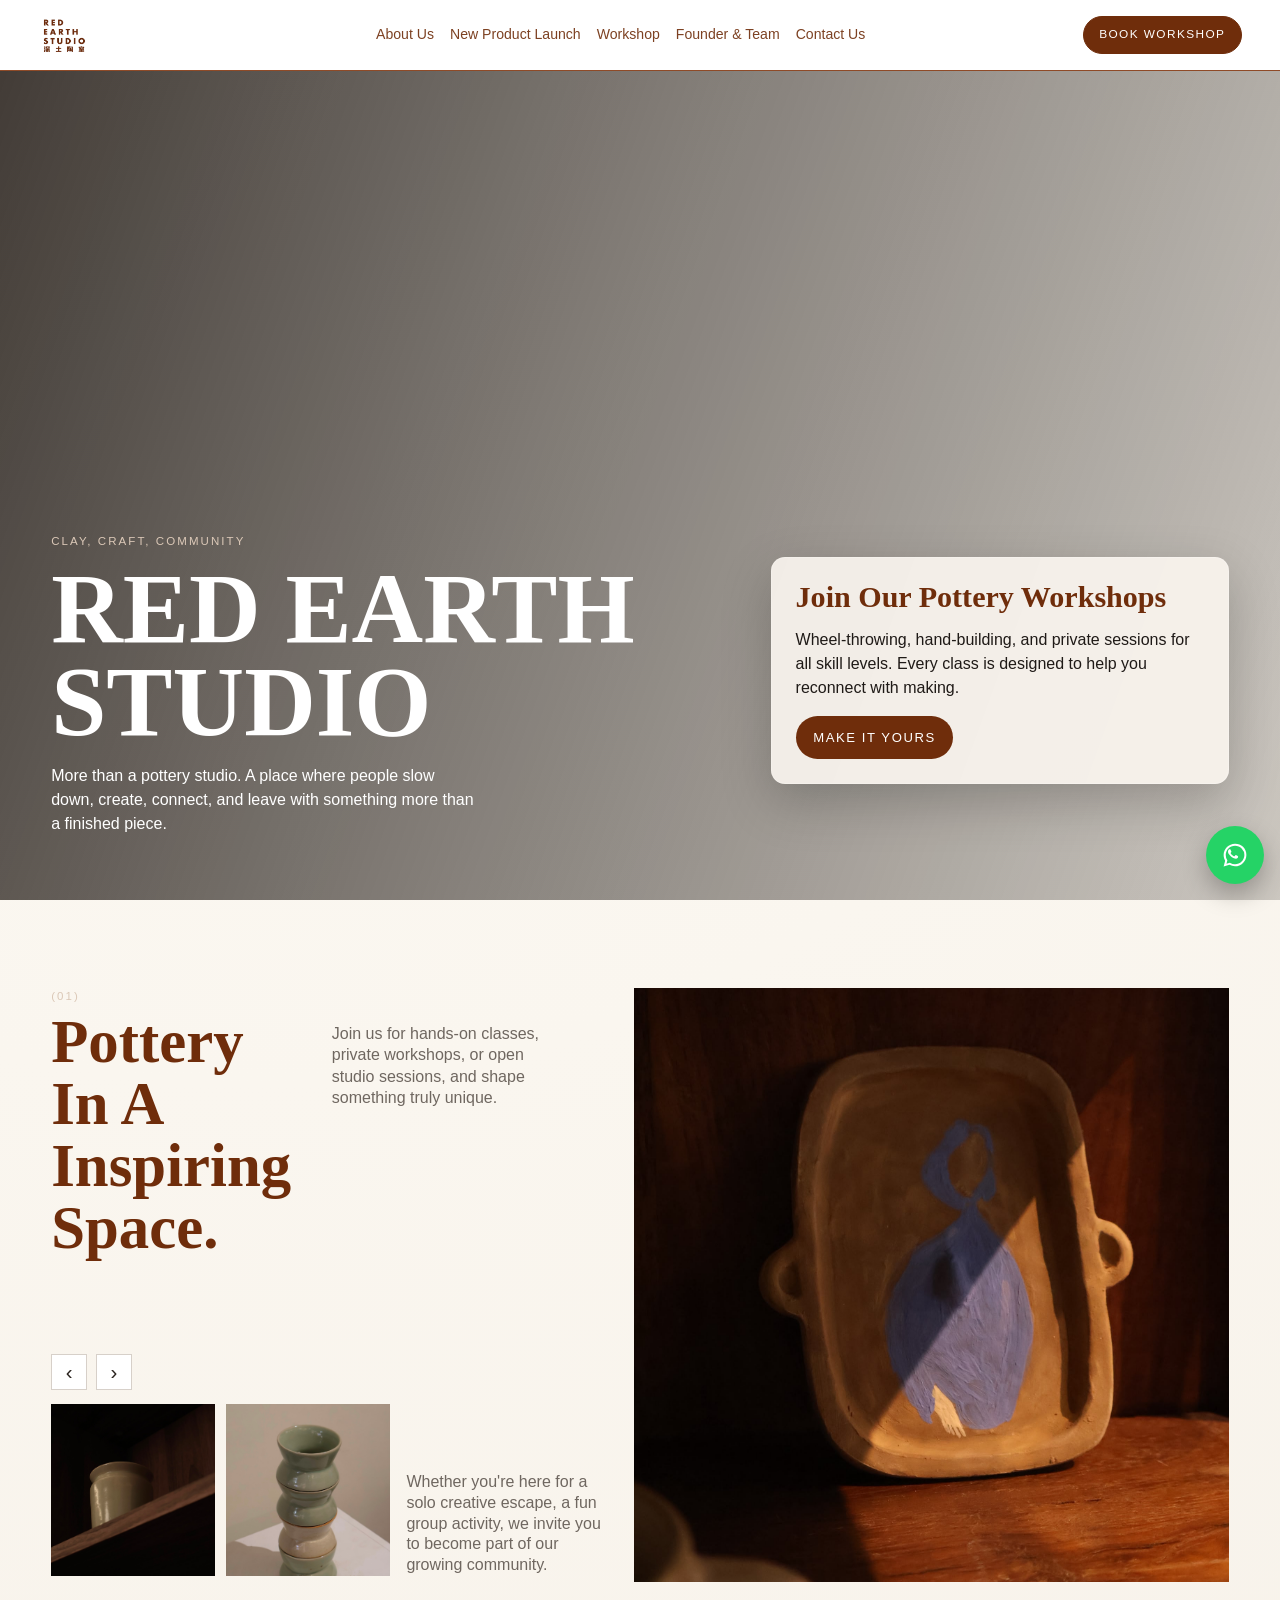
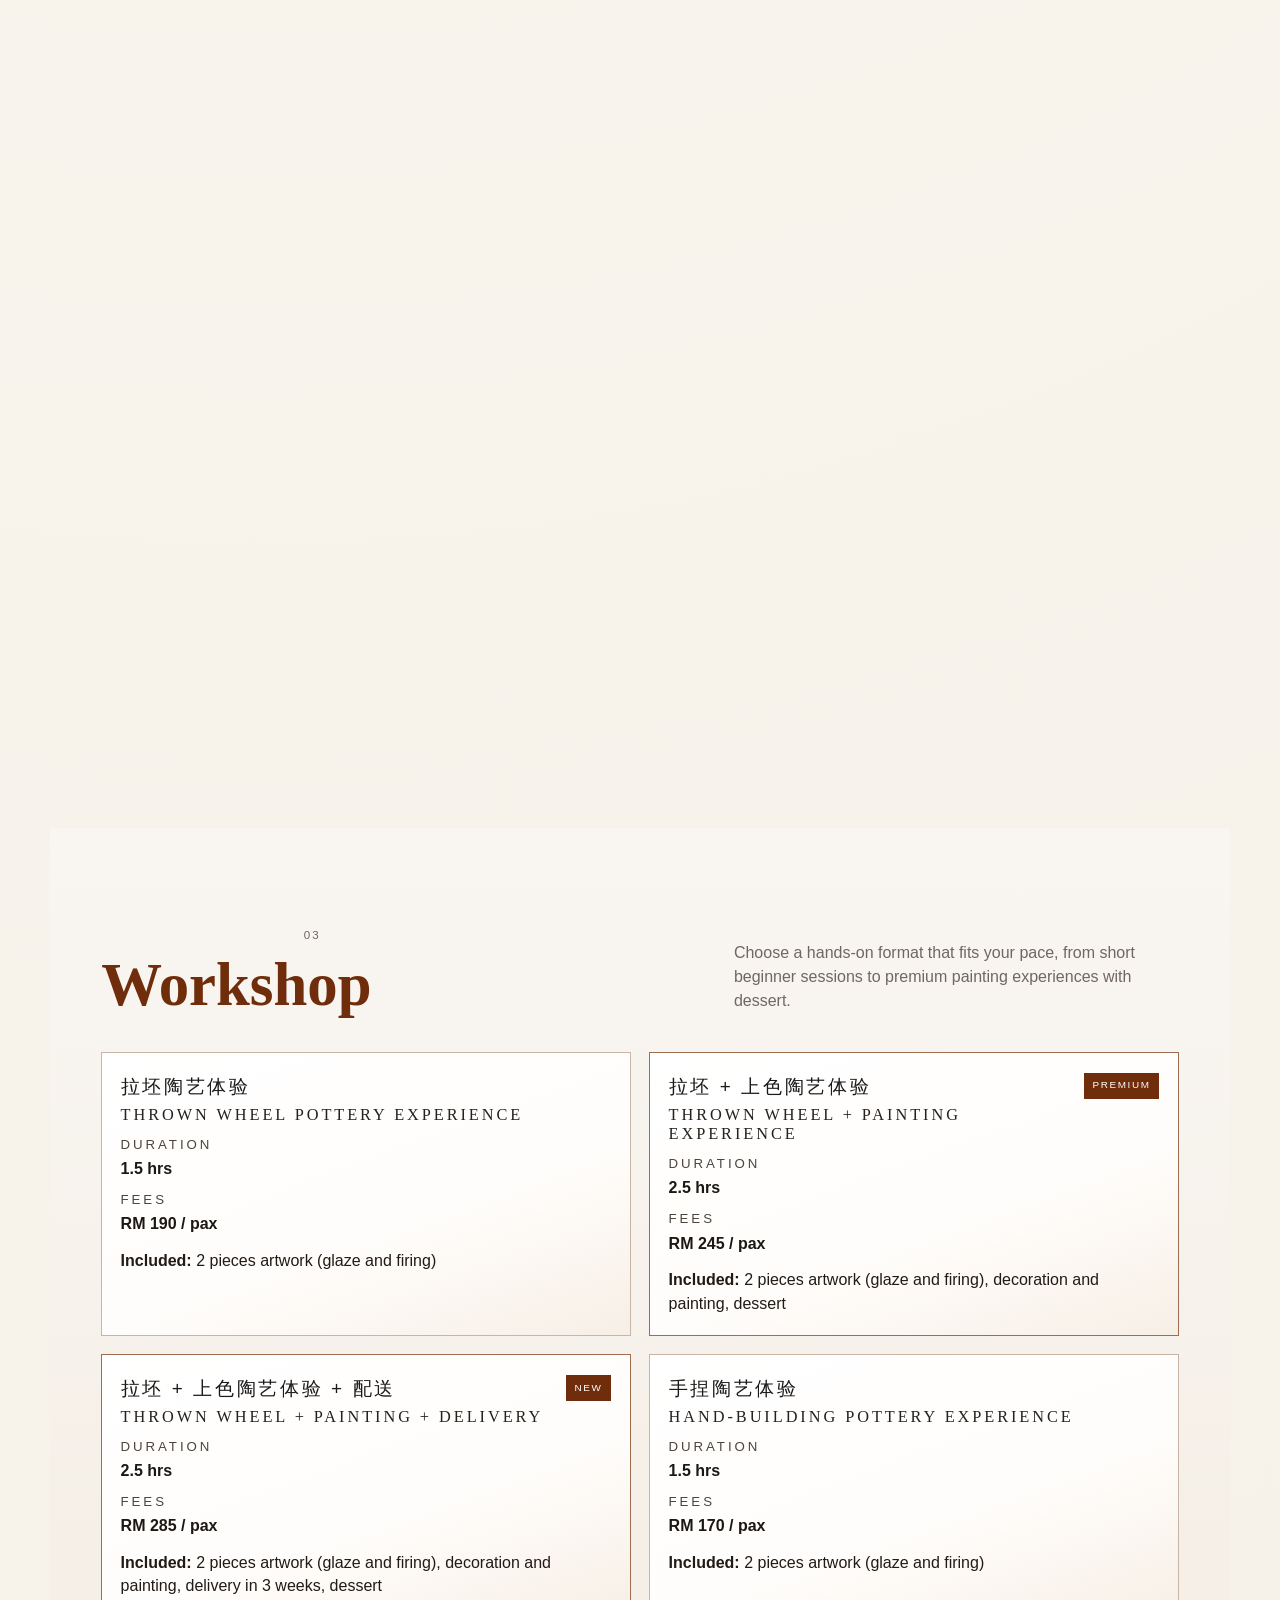
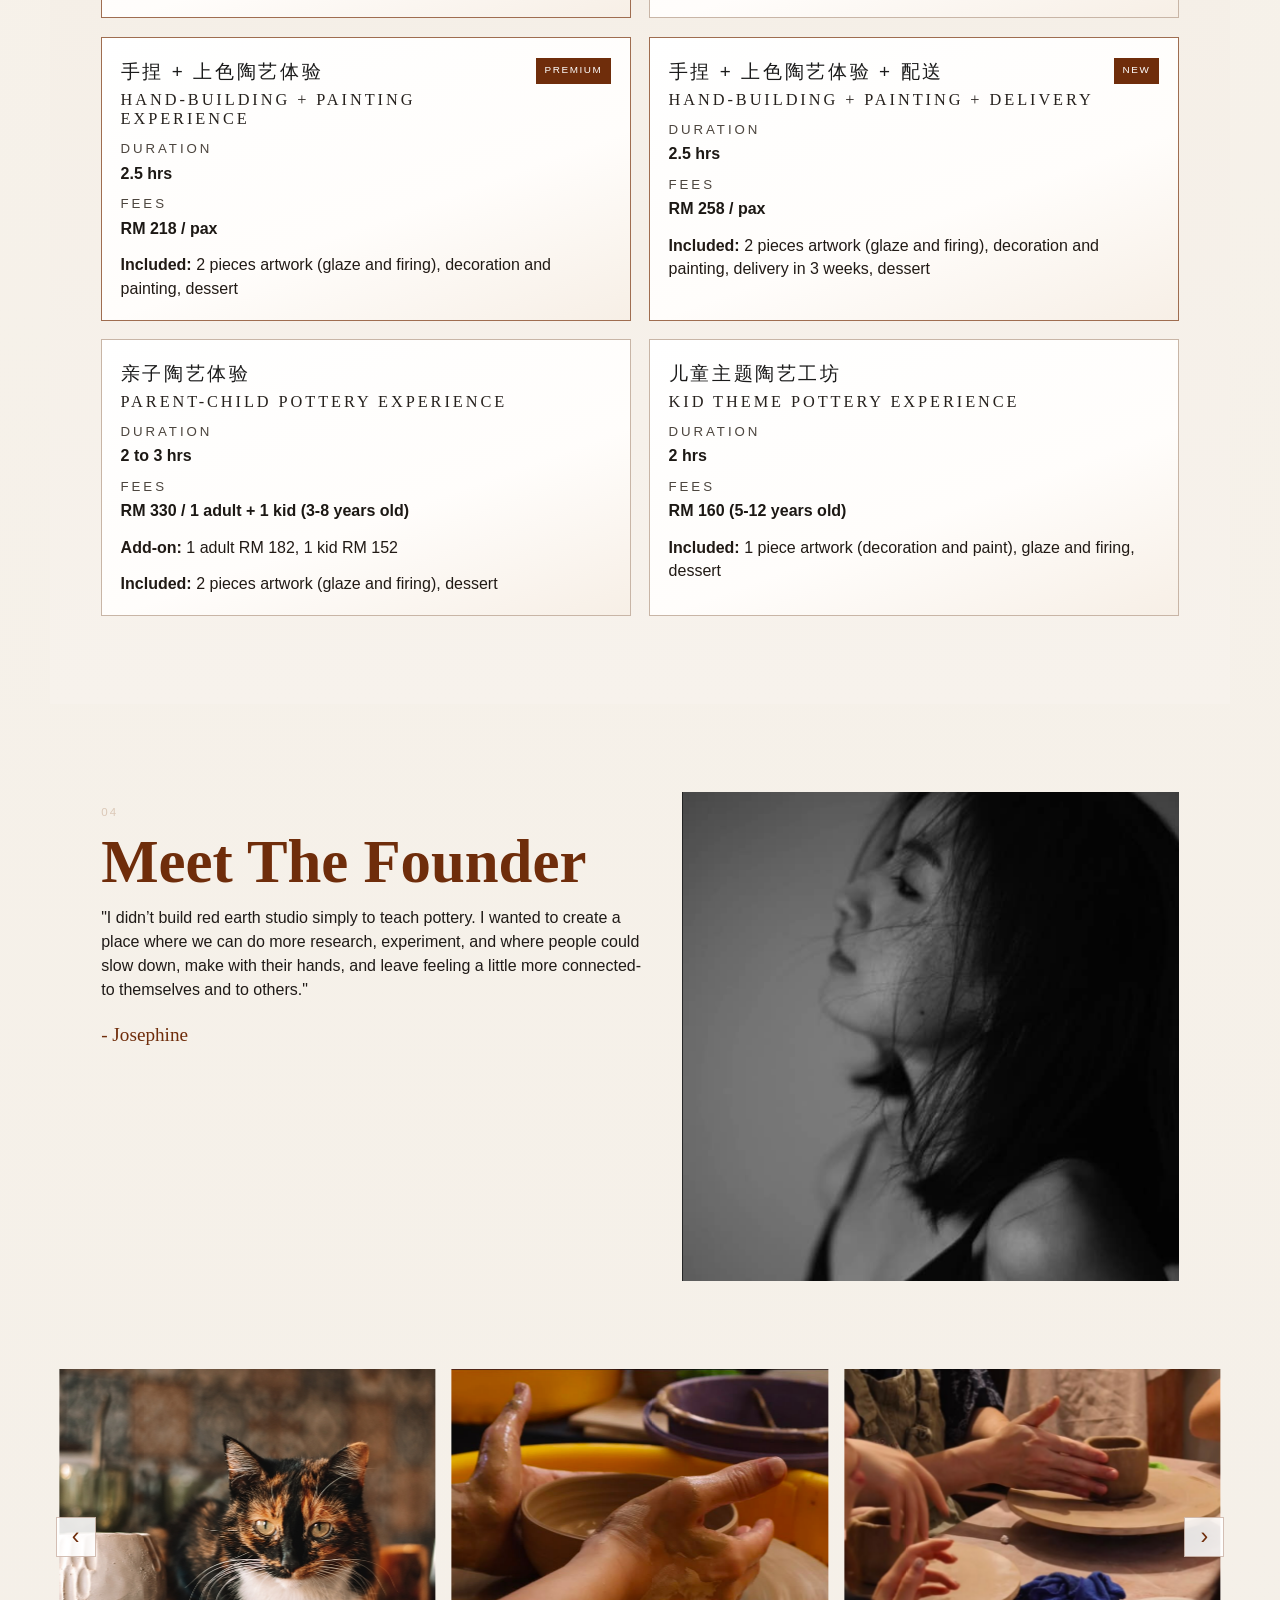
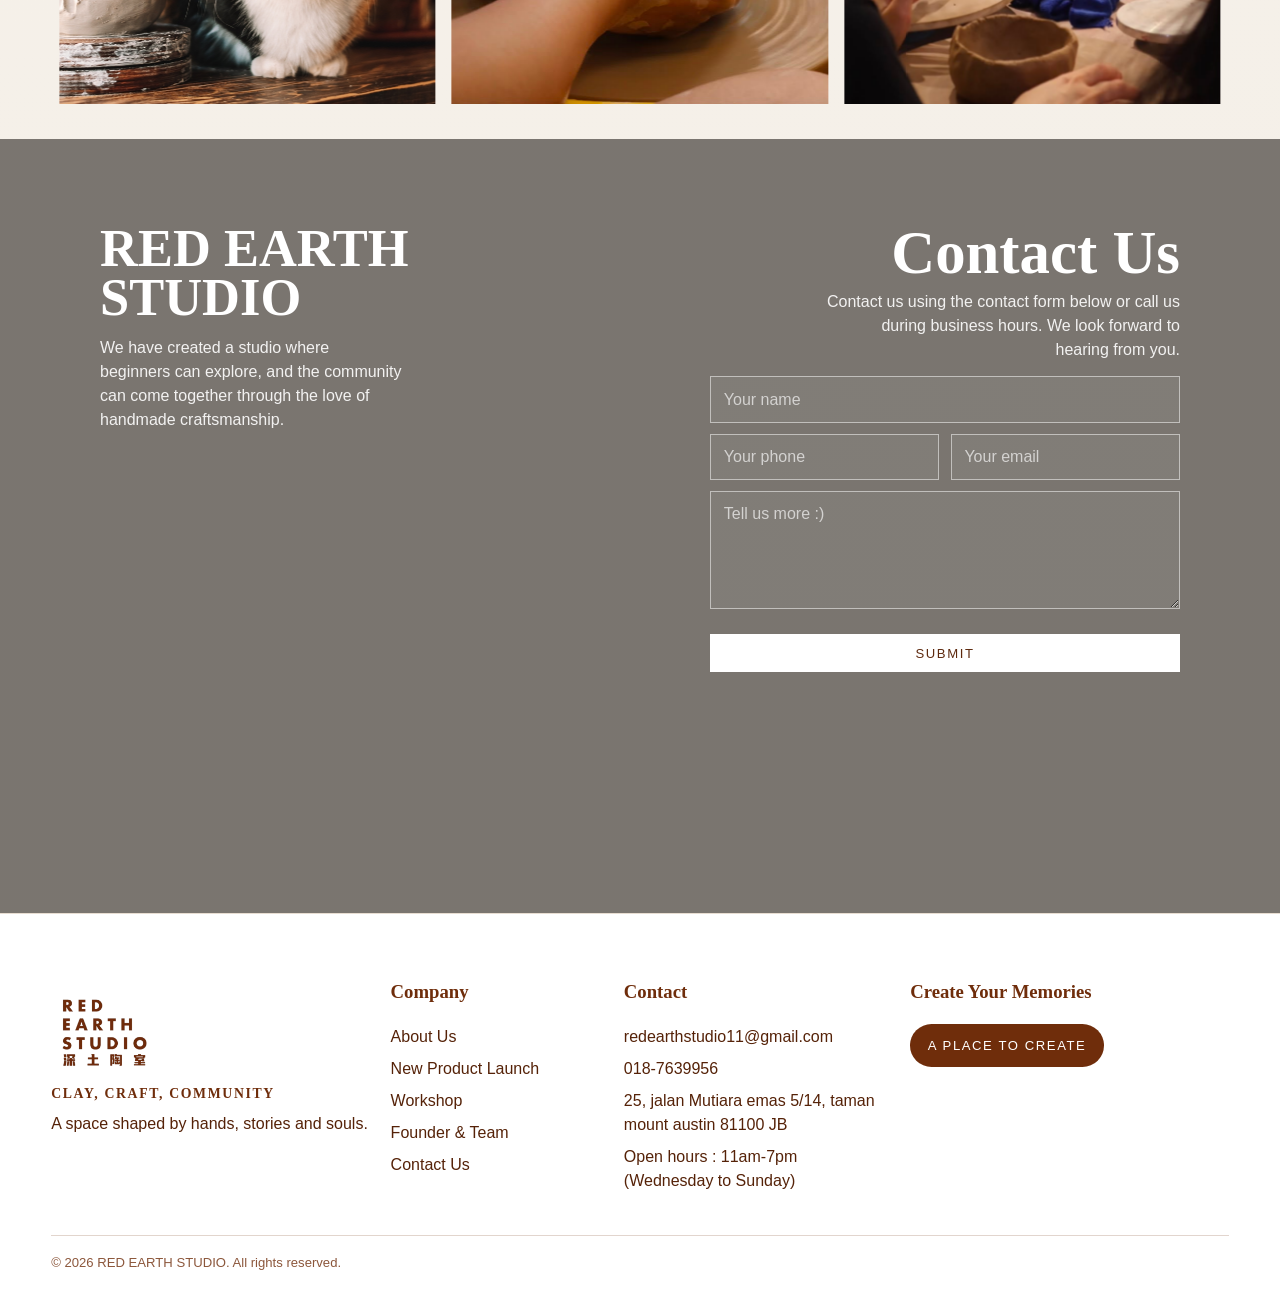
==== commit 5f949efc: "Remove contact overlay text block" ====
--- a/index.html
+++ b/index.html
@@ -333,18 +333,6 @@
           </form>
         </div>
       </div>
-      <div class="contact-meta">
-        <div>
-          <p><span class="contact-icon" aria-hidden="true">&#x1F4CD;</span>25, jalan Mutiara emas 5/14, taman mount austin 81100 JB</p>
-          <p><span class="contact-icon" aria-hidden="true">&#x260E;</span>+60 18 763 9956</p>
-          <p><span class="contact-icon" aria-hidden="true">&#x2709;</span>redearthstudio11@gmail.com</p>
-        </div>
-        <div>
-          <p>Wednesday - Friday: 11:00 AM - 7:00 PM</p>
-          <p>Saturday & Sunday: 11:00 AM - 7:00 PM</p>
-          <p>Monday - Tuesday: Closed</p>
-        </div>
-      </div>
     </section>
 
   </main>
--- a/styles.css
+++ b/styles.css
@@ -802,8 +802,7 @@
   background: rgba(20, 14, 10, 0.54);
 }
 
-.contact-content,
-.contact-meta {
+.contact-content {
   position: relative;
   z-index: 2;
   width: min(1080px, 100%);
@@ -896,29 +895,6 @@
   margin: 0.55rem 0 0;
   color: #fff;
   font-size: 0.88rem;
-}
-
-.contact-meta {
-  margin-top: 12rem;
-  display: grid;
-  grid-template-columns: 1fr 1fr;
-  gap: 2rem;
-  color: rgba(255, 255, 255, 0.9);
-}
-
-.contact-meta p {
-  margin: 0.35rem 0;
-}
-
-.contact-icon {
-  display: inline-block;
-  width: 1.45rem;
-  margin-right: 0.35rem;
-  text-align: center;
-}
-
-.contact-meta div:last-child {
-  text-align: right;
 }
 
 .products {
@@ -1132,10 +1108,6 @@
     max-width: 55ch;
   }
 
-  .contact-meta {
-    margin-top: 5.4rem;
-  }
-
   #workshops .card img {
     height: 320px;
   }
@@ -1244,18 +1216,8 @@
     padding: 4rem 4vw 5rem;
   }
 
-  .contact-row,
-  .contact-meta {
+  .contact-row {
     grid-template-columns: 1fr;
-  }
-
-  .contact-meta {
-    margin-top: 2.9rem;
-    gap: 0.8rem;
-  }
-
-  .contact-meta div:last-child {
-    text-align: left;
   }
 
   #workshops .card img {
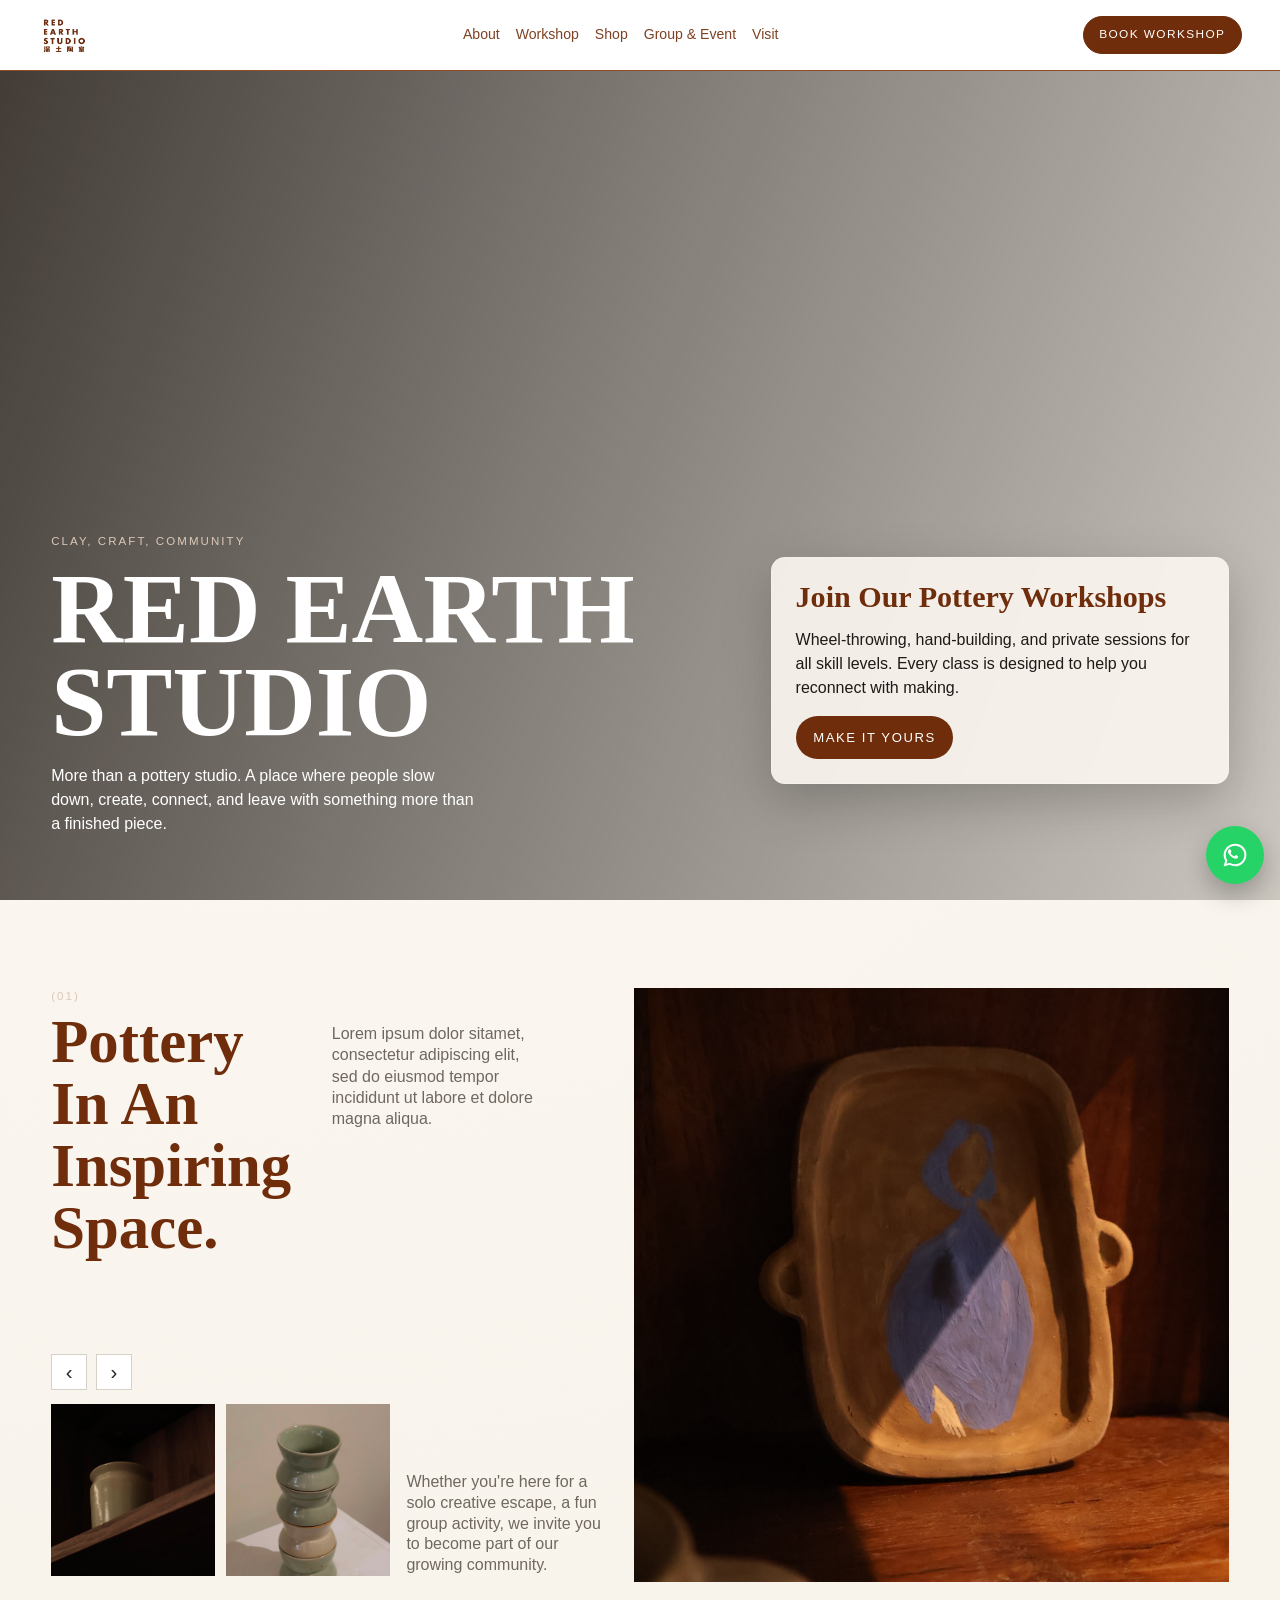
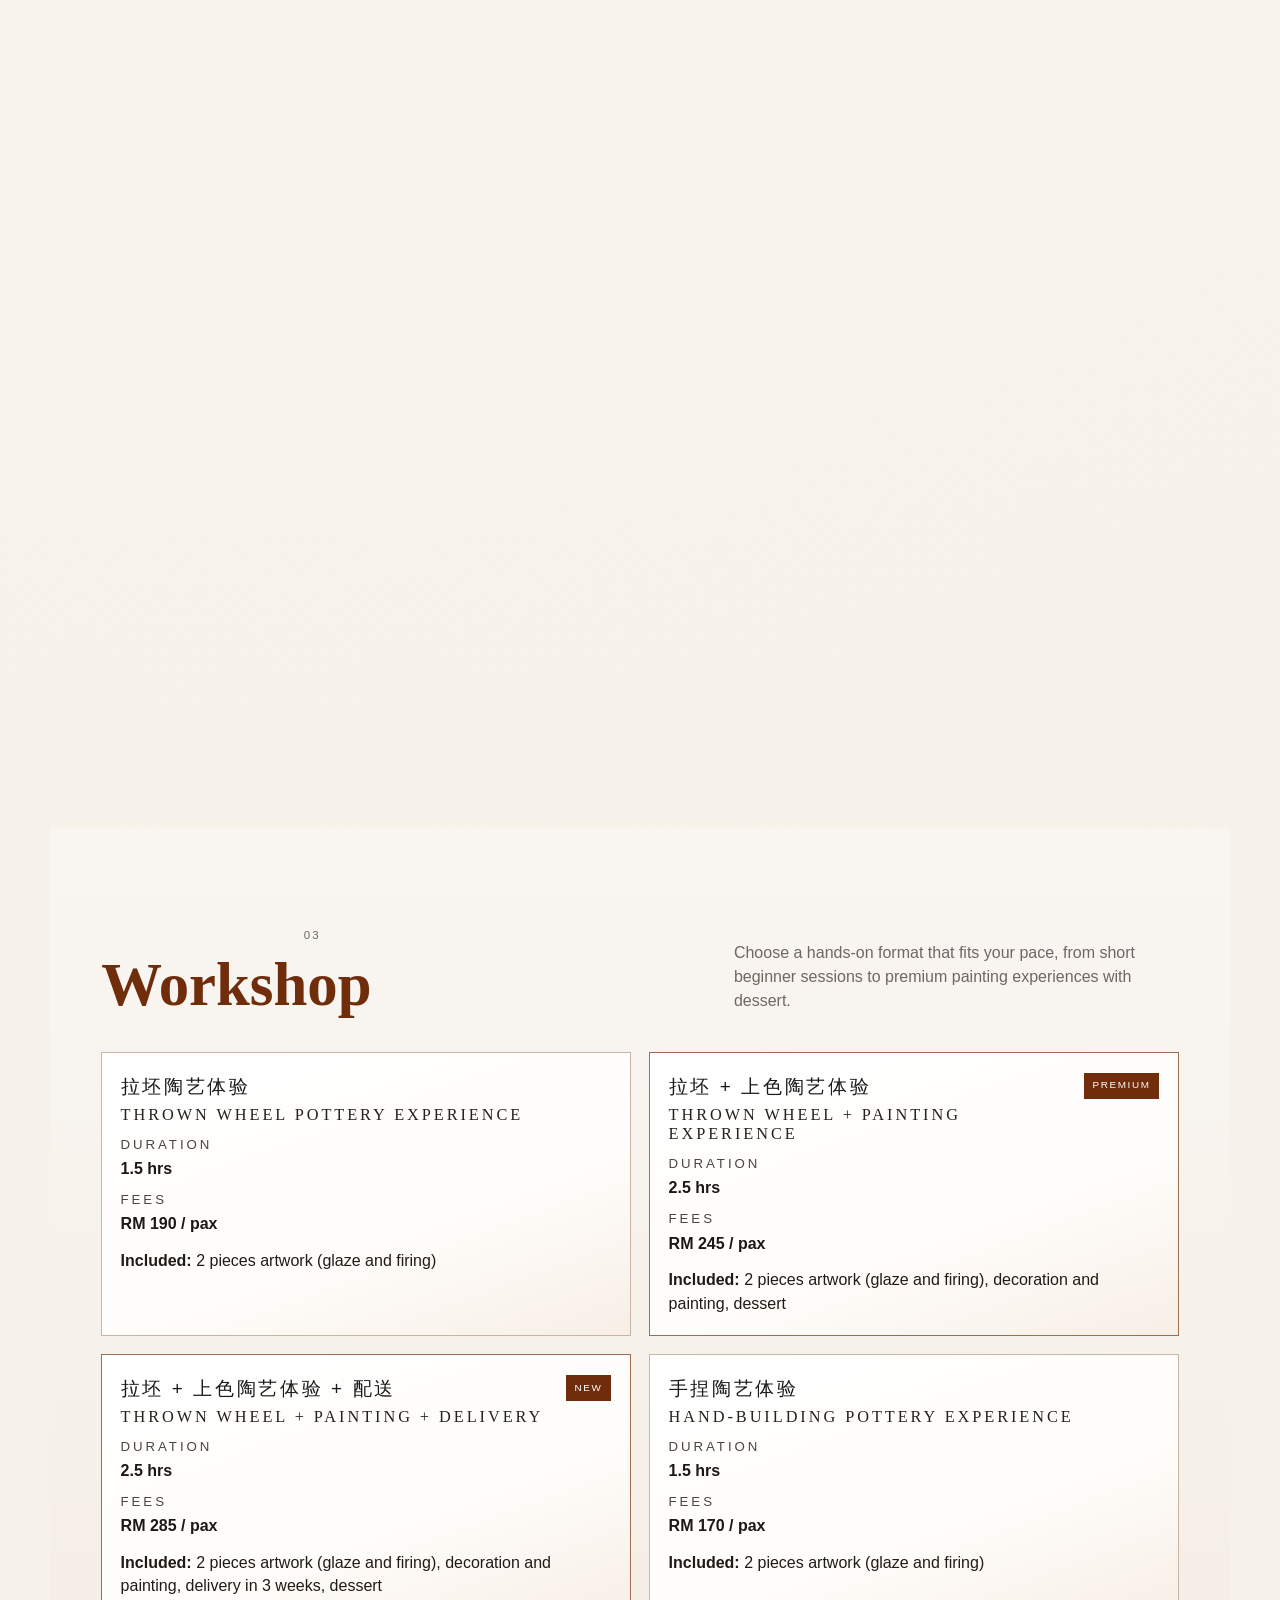
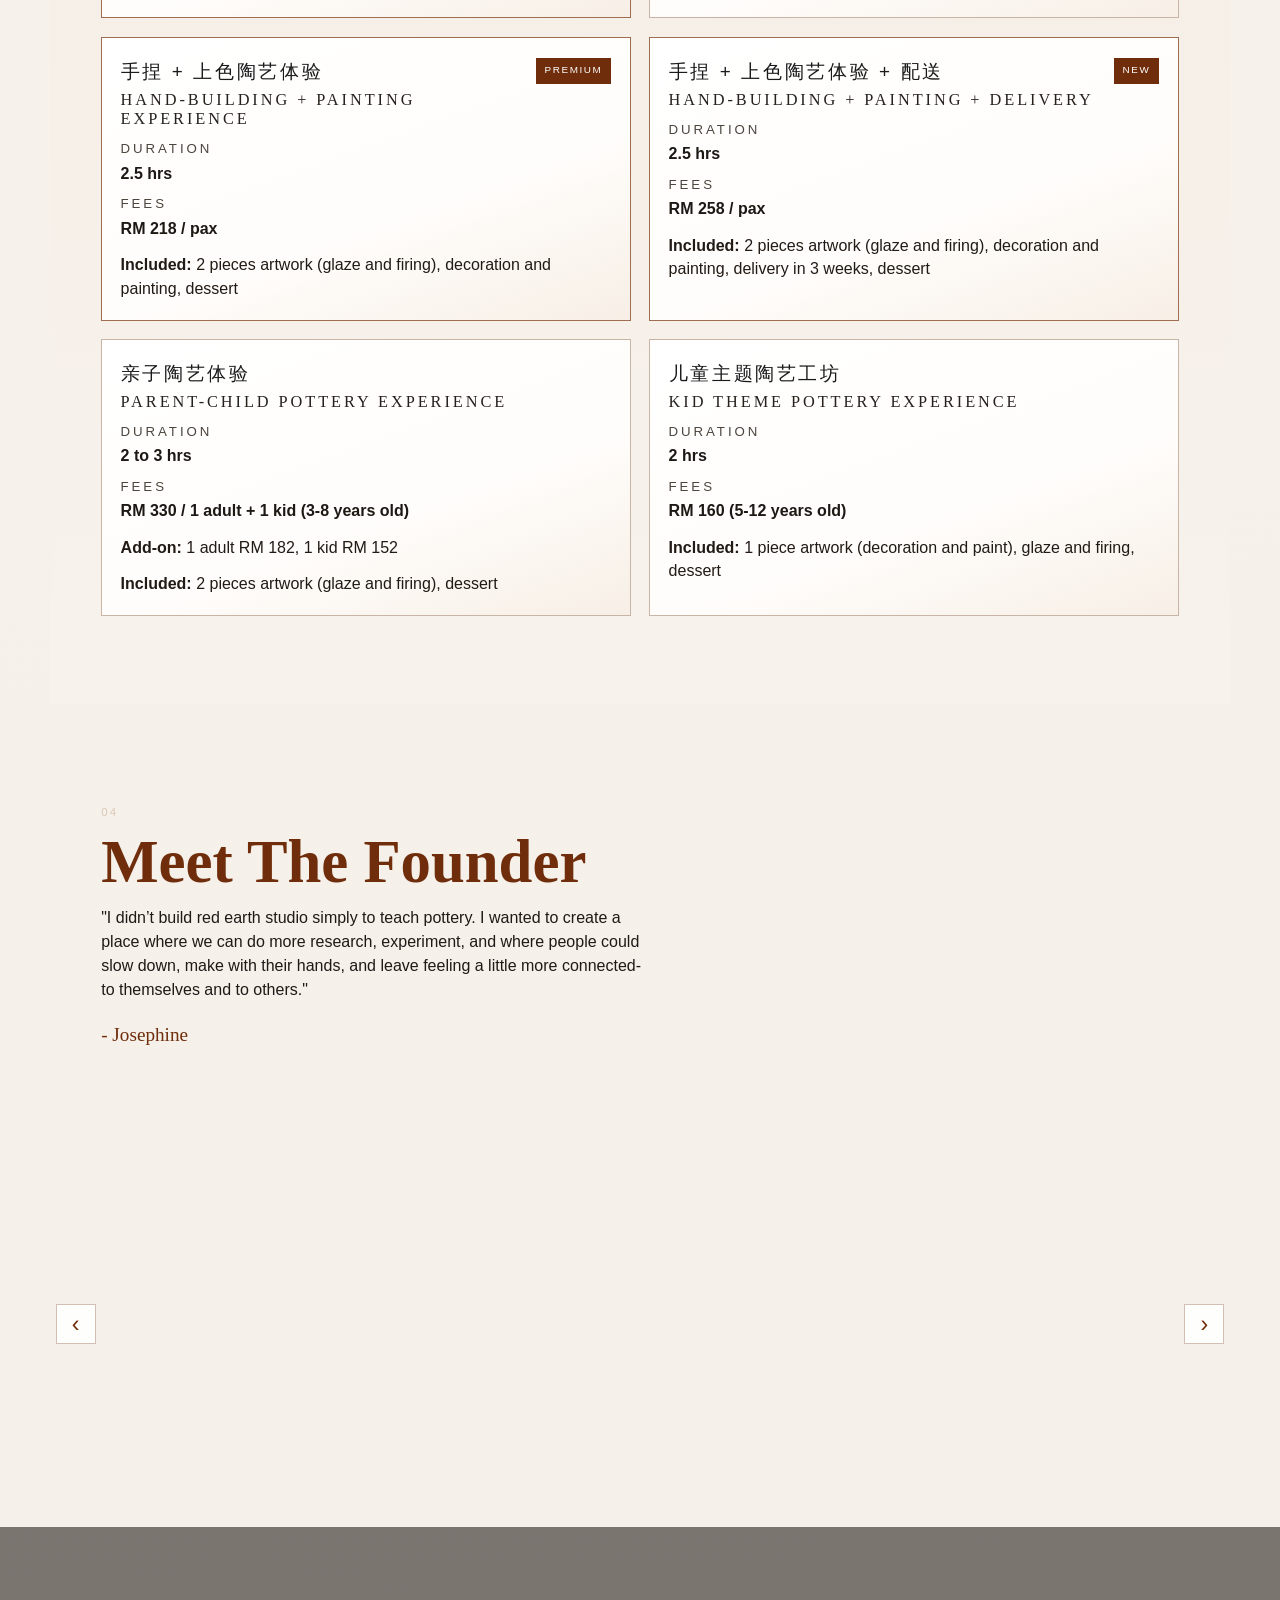
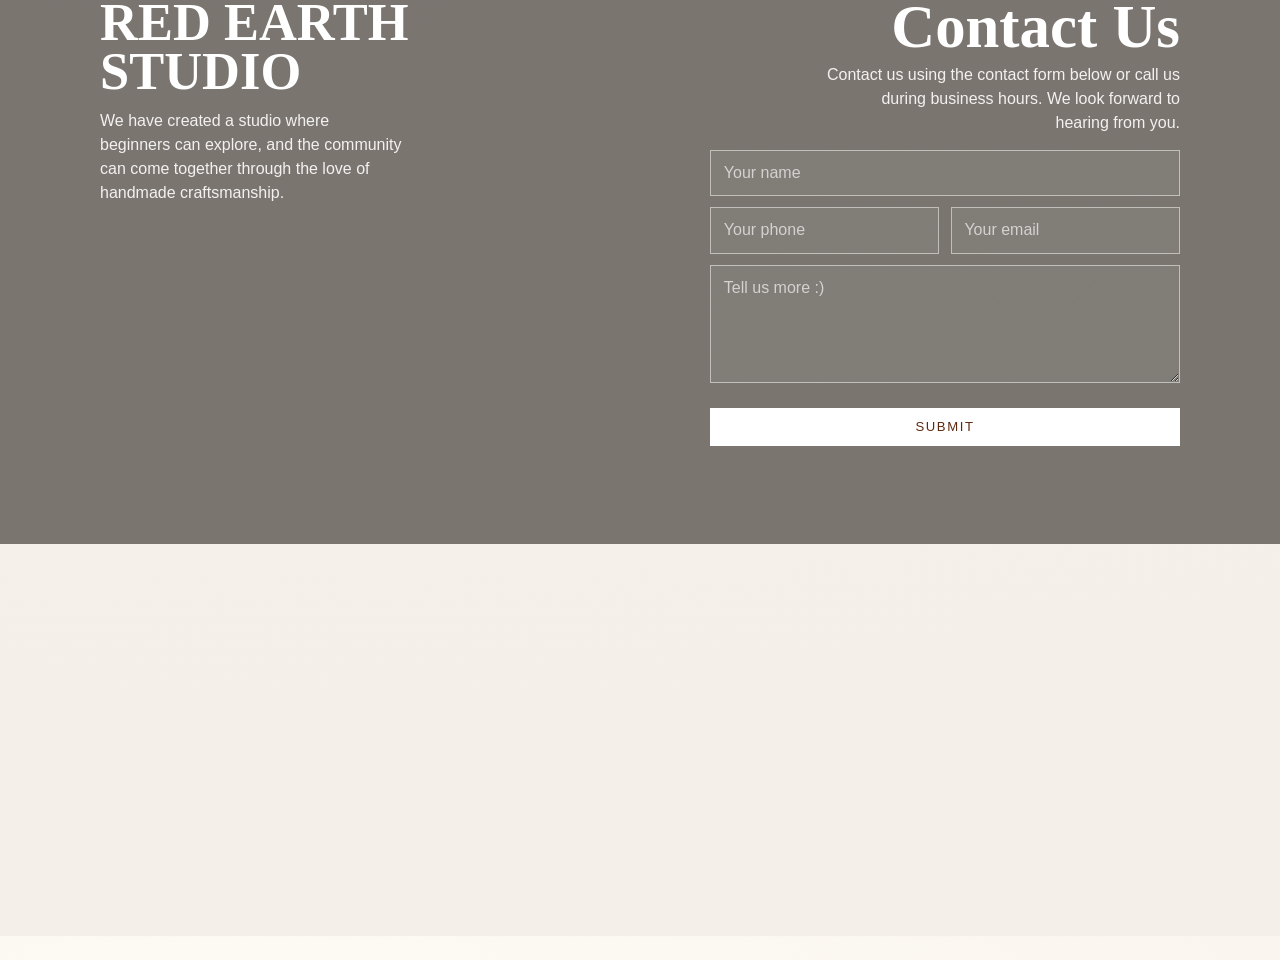
==== commit d85a0c6f: "Hide founder image and update contact form and navigation" ====
--- a/index.html
+++ b/index.html
@@ -29,11 +29,11 @@
       <span></span>
     </button>
     <nav id="main-nav" class="main-nav" aria-label="Main navigation">
-      <a href="#about">About Us</a>
-      <a href="#workshops">New Product Launch</a>
+      <a href="#about">About</a>
       <a href="#packages">Workshop</a>
-      <a href="#founder">Founder &amp; Team</a>
-      <a href="#contact">Contact Us</a>
+      <a href="#shop">Shop</a>
+      <a href="#workshops">Group &amp; Event</a>
+      <a href="#contact">Visit</a>
     </nav>
     <a href="#contact-form" class="btn btn-ghost">Book Workshop</a>
   </header>
@@ -71,7 +71,7 @@
             Every class is designed to help you reconnect with making.
           </p>
           <a
-            href="https://wa.me/60167128593?text=Hi%2C%20I%20am%20interested%20to%20have%20pottery%20class%20with%20Red%20Earth%20Studio.%20Please%20provide%20more%20info."
+            href="https://wa.me/0187639956?text=Hi%2C%20I%20am%20interested%20to%20have%20pottery%20class%20with%20Red%20Earth%20Studio.%20Please%20provide%20more%20info."
             class="btn btn-secondary"
             target="_blank"
             rel="noopener noreferrer"
@@ -84,11 +84,10 @@
       <div class="about-header">
         <div class="about-title">
           <p class="section-mark">(01)</p>
-          <h2>Pottery In A Inspiring Space.</h2>
+          <h2>Pottery In An Inspiring Space.</h2>
         </div>
         <p class="about-lead">
-          Join us for hands-on classes, private workshops, or open studio sessions,
-          and shape something truly unique.
+          Lorem ipsum dolor sitamet, consectetur adipiscing elit, sed do eiusmod tempor incididunt ut labore et dolore magna aliqua.
         </p>
       </div>
 
@@ -276,12 +275,9 @@
         </p>
         <p class="founder-name">- Josephine</p>
       </div>
-      <div class="founder-grid">
-        <img src="pottery images/redearth_founder.png" alt="Founder of Red Earth Studio">
-      </div>
-    </section>
-
-    <section class="gallery-carousel reveal" aria-label="Studio gallery carousel">
+    </section>
+
+    <section id="shop" class="gallery-carousel reveal" aria-label="Studio gallery carousel">
       <button class="carousel-btn prev" id="gallery-prev" type="button" aria-label="Previous gallery images">&#x2039;</button>
       <div class="carousel-viewport" id="gallery-viewport">
         <div class="carousel-track" id="gallery-track"></div>
@@ -346,18 +342,18 @@
     <div>
       <h3>Company</h3>
       <ul>
-        <li><a href="#about">About Us</a></li>
-        <li><a href="#workshops">New Product Launch</a></li>
+        <li><a href="#about">About</a></li>
         <li><a href="#packages">Workshop</a></li>
-        <li><a href="#founder">Founder &amp; Team</a></li>
-        <li><a href="#contact">Contact Us</a></li>
+        <li><a href="#shop">Shop</a></li>
+        <li><a href="#workshops">Group &amp; Event</a></li>
+        <li><a href="#contact">Visit</a></li>
       </ul>
     </div>
     <div>
       <h3>Contact</h3>
       <ul>
         <li><a href="mailto:redearthstudio11@gmail.com">redearthstudio11@gmail.com</a></li>
-        <li> <a href="tel:0187639956">018-7639956</a></li>
+        <li> <a href="tel:0187639956">0187639956</a></li>
         <li>25, jalan Mutiara emas 5/14, taman mount austin 81100 JB</li>
         <li>Open hours : 11am-7pm (Wednesday to Sunday)</li>
       </ul>
@@ -365,7 +361,7 @@
     <div class="newsletter" aria-label="Footer call to action">
       <h3>Create Your Memories</h3>
       <a
-        href="https://wa.me/60167128593?text=Hi%2C%20I%20am%20interested%20to%20have%20pottery%20class%20with%20Red%20Earth%20Studio.%20Please%20provide%20more%20info."
+        href="https://wa.me/0187639956?text=Hi%2C%20I%20am%20interested%20to%20have%20pottery%20class%20with%20Red%20Earth%20Studio.%20Please%20provide%20more%20info."
         class="btn btn-secondary"
         target="_blank"
         rel="noopener noreferrer"
@@ -381,7 +377,7 @@
 
   <a
     class="floating-whatsapp"
-    href="https://wa.me/60167128593?text=Hi%2C%20I%20am%20interested%20to%20create%20my%20own%20pottery.%20Please%20send%20more%20info."
+    href="https://wa.me/0187639956?text=Hi%2C%20I%20am%20interested%20to%20create%20my%20own%20pottery.%20Please%20send%20more%20info."
     target="_blank"
     rel="noopener noreferrer"
     aria-label="Chat with us on WhatsApp"
--- a/styles.css
+++ b/styles.css
@@ -781,8 +781,8 @@
   position: relative;
   margin-top: 2.2rem;
   margin-bottom: 0;
-  min-height: 86vh;
-  padding: 5.3rem 4vw 3rem;
+  min-height: auto;
+  padding: 4.4rem 4vw;
   color: #fff;
   overflow: hidden;
 }
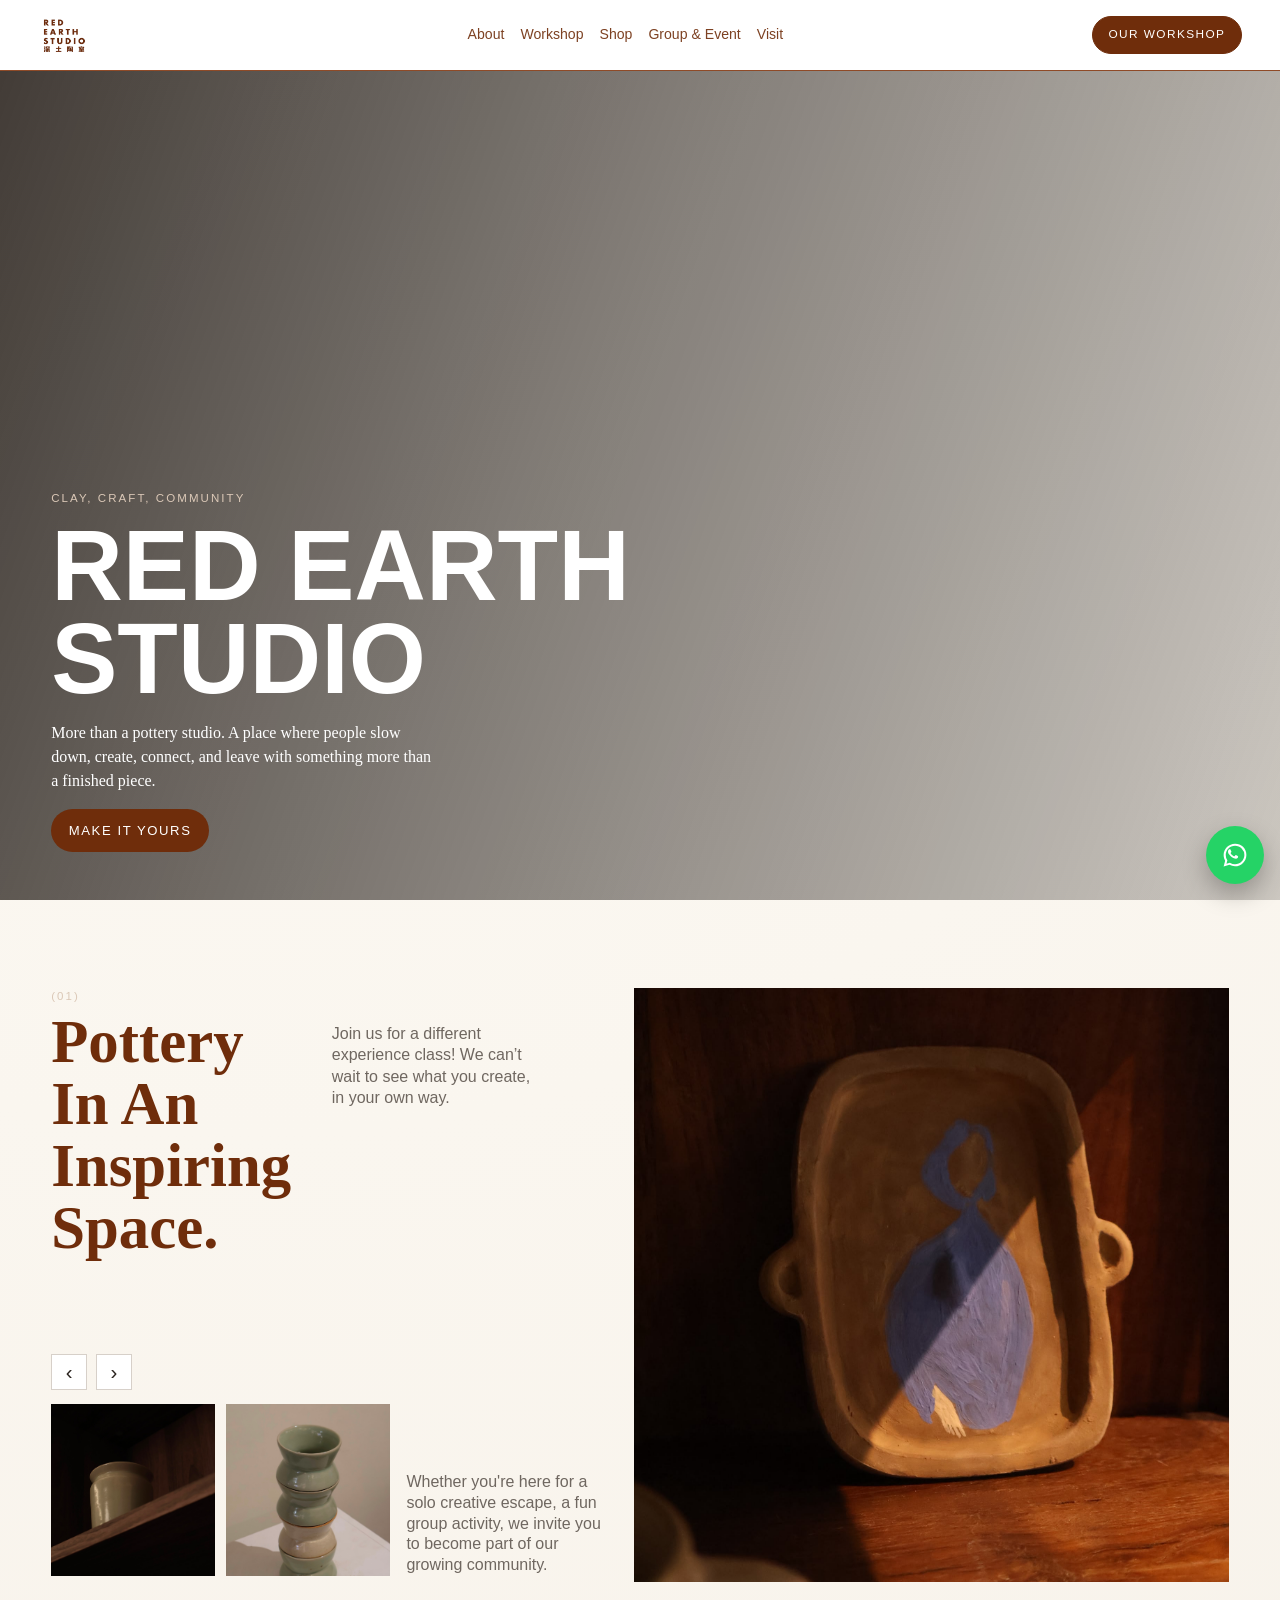
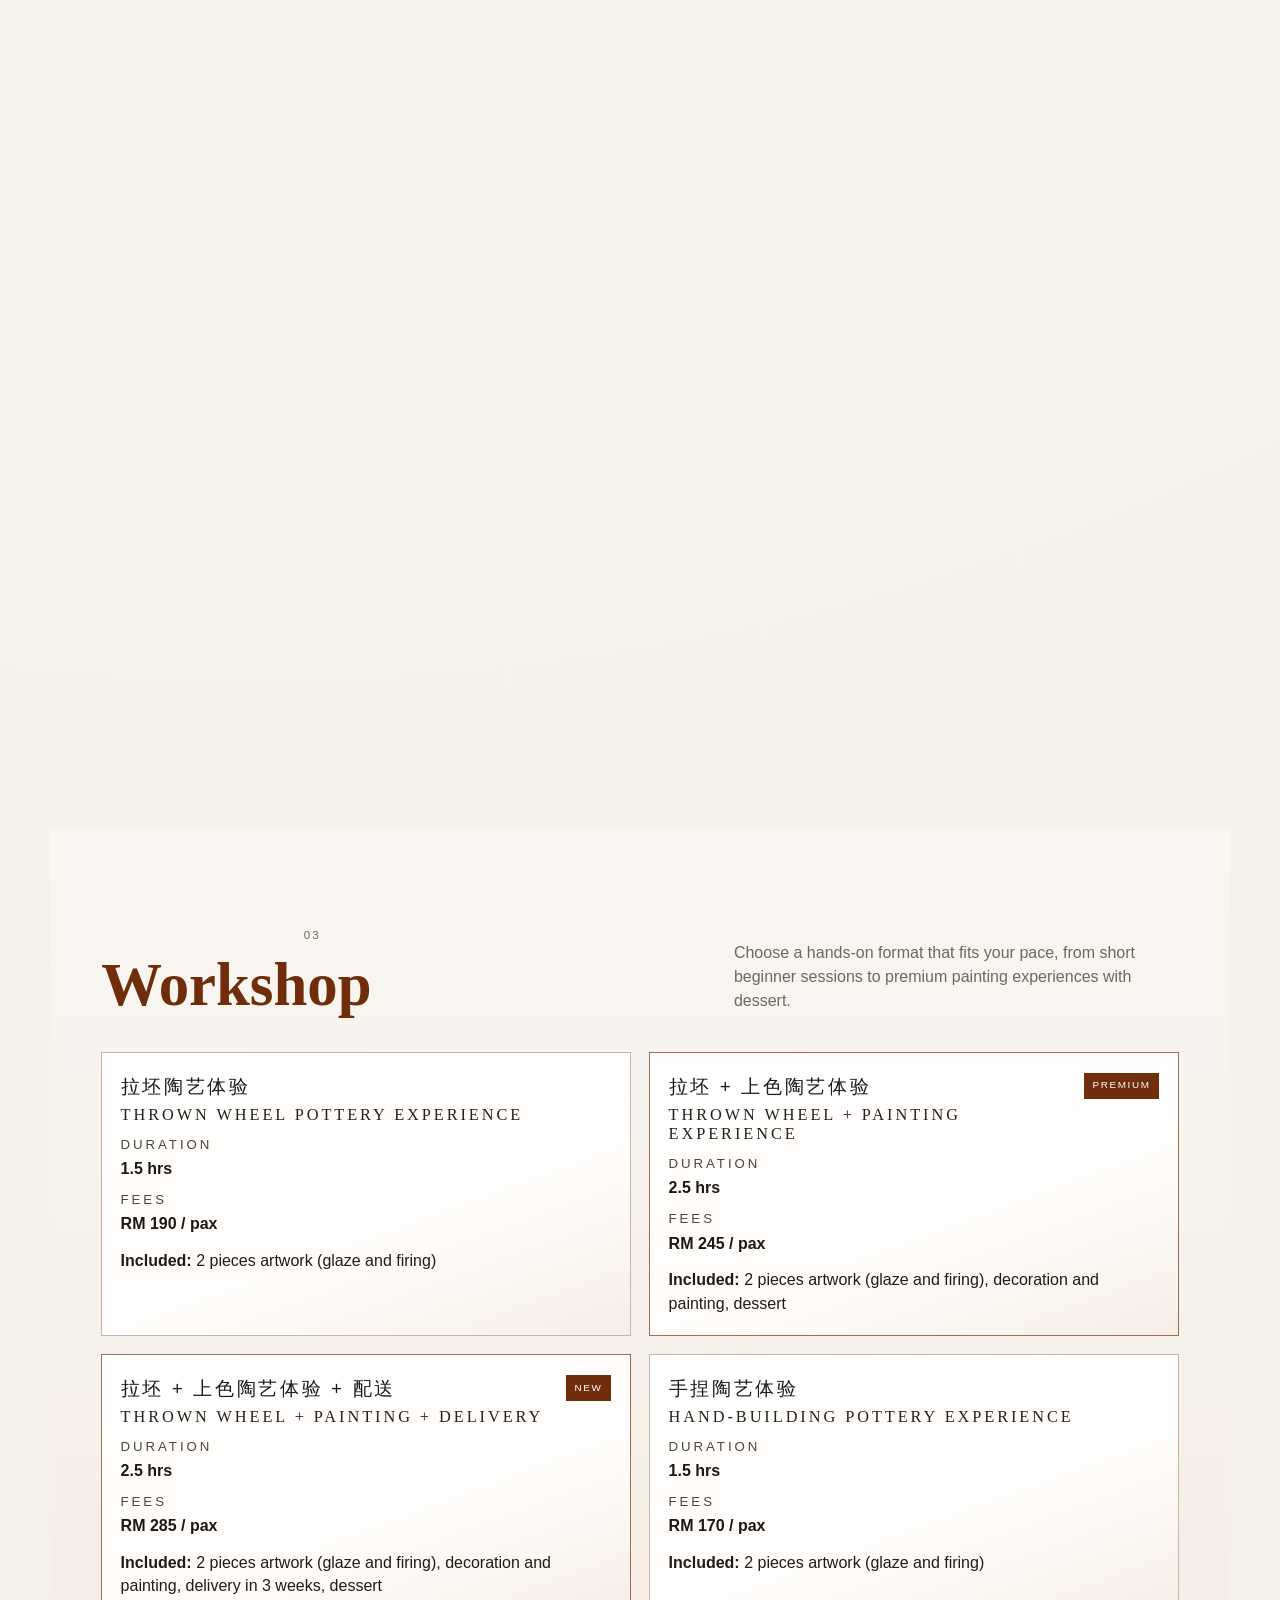
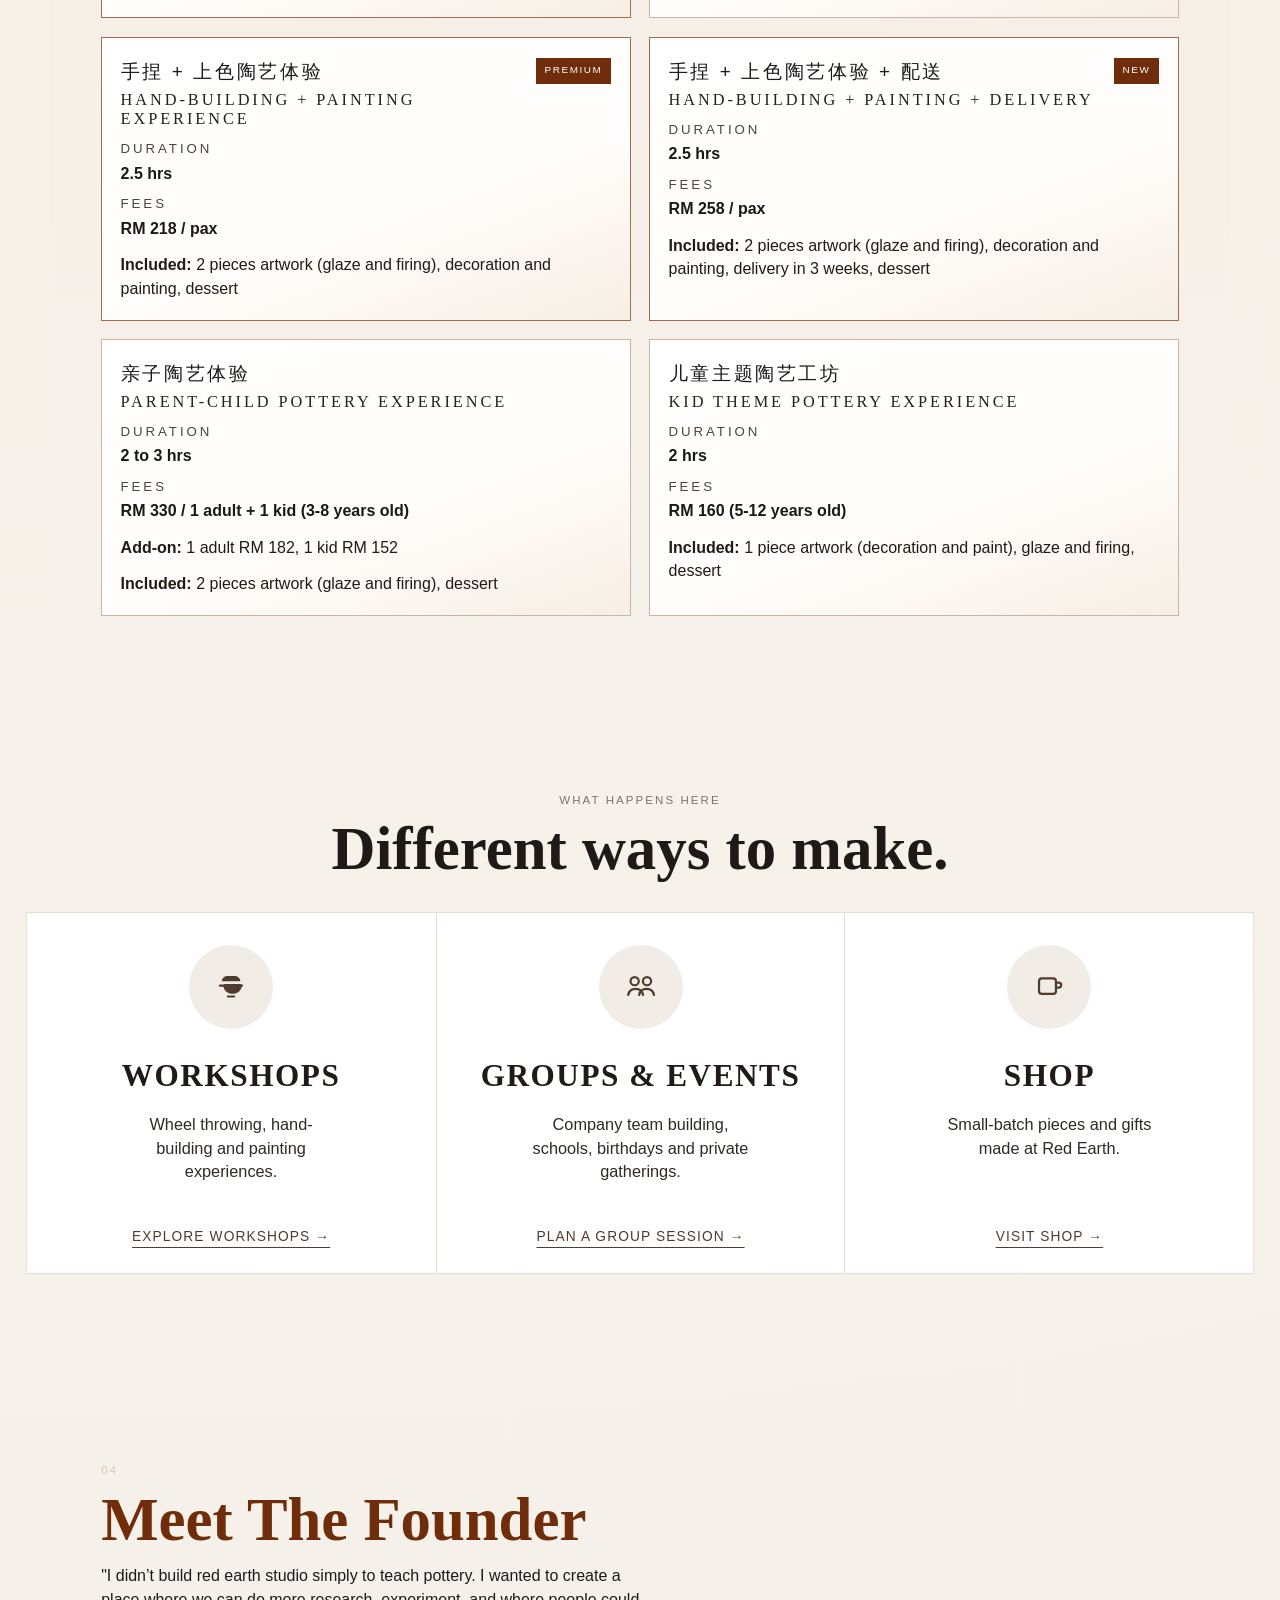
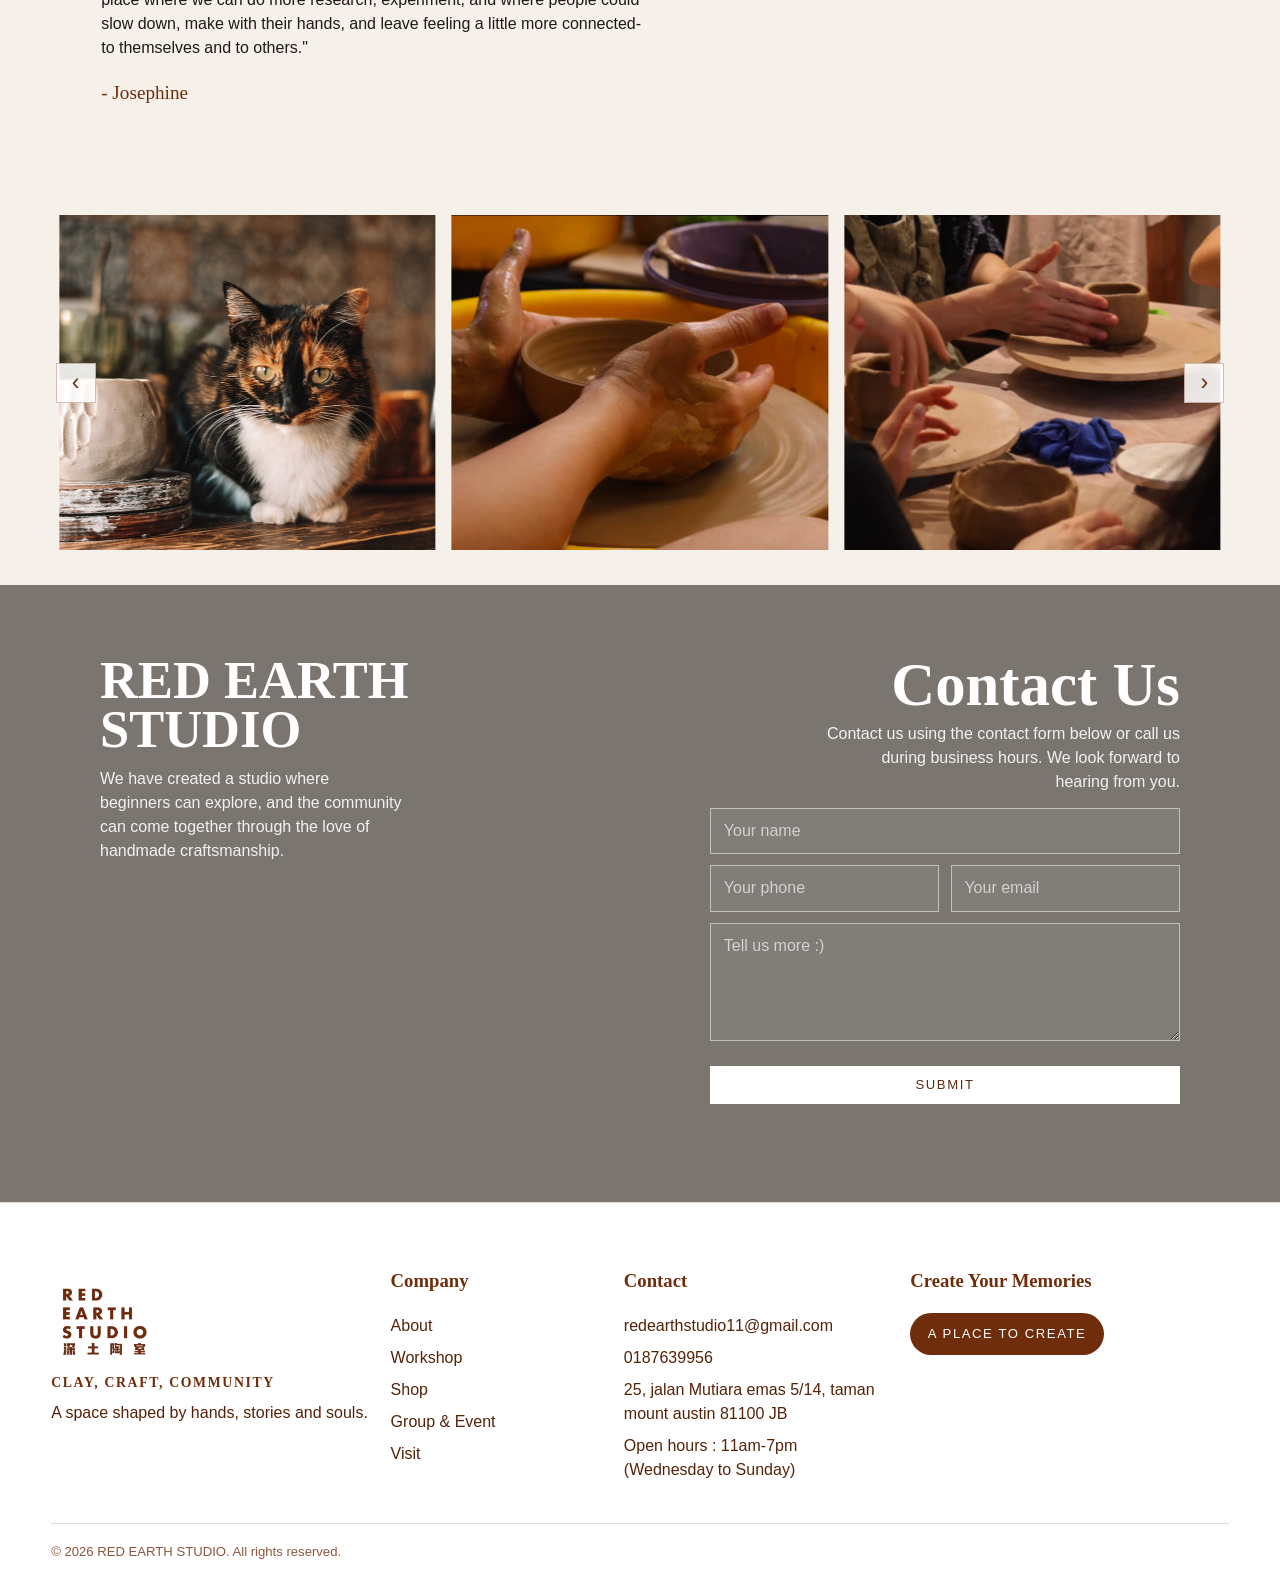
==== commit 58337b13: "Update workshop navigation and publish workshop page" ====
--- a/index.html
+++ b/index.html
@@ -30,12 +30,12 @@
     </button>
     <nav id="main-nav" class="main-nav" aria-label="Main navigation">
       <a href="#about">About</a>
-      <a href="#packages">Workshop</a>
+      <a href="workshop.html">Workshop</a>
       <a href="#shop">Shop</a>
       <a href="#workshops">Group &amp; Event</a>
       <a href="#contact">Visit</a>
     </nav>
-    <a href="#contact-form" class="btn btn-ghost">Book Workshop</a>
+    <a href="workshop.html" class="btn btn-ghost">Our Workshop</a>
   </header>
 
   <main id="top">
@@ -63,20 +63,13 @@
             More than a pottery studio. A place where people slow down, create,
             connect, and leave with something more than a finished piece.
           </p>
-        </div>
-        <aside class="hero-card">
-          <h2>Join Our Pottery Workshops</h2>
-          <p>
-            Wheel-throwing, hand-building, and private sessions for all skill levels.
-            Every class is designed to help you reconnect with making.
-          </p>
           <a
             href="https://wa.me/0187639956?text=Hi%2C%20I%20am%20interested%20to%20have%20pottery%20class%20with%20Red%20Earth%20Studio.%20Please%20provide%20more%20info."
             class="btn btn-secondary"
             target="_blank"
             rel="noopener noreferrer"
           >Make it Yours</a>
-        </aside>
+        </div>
       </div>
     </section>
 
@@ -87,7 +80,7 @@
           <h2>Pottery In An Inspiring Space.</h2>
         </div>
         <p class="about-lead">
-          Lorem ipsum dolor sitamet, consectetur adipiscing elit, sed do eiusmod tempor incididunt ut labore et dolore magna aliqua.
+          Join us for a different experience class! We can’t wait to see what you create, in your own way.
         </p>
       </div>
 
@@ -262,6 +255,49 @@
             <p><span>Fees</span><strong>RM 160 (5-12 years old)</strong></p>
           </div>
           <p class="package-include"><strong>Included:</strong> 1 piece artwork (decoration and paint), glaze and firing, dessert</p>
+        </article>
+      </div>
+    </section>
+
+    <section id="what-happens" class="section happens-section reveal" aria-label="What happens here">
+      <div class="happens-head">
+        <p class="section-mark">What Happens Here</p>
+        <h2>Different ways to make.</h2>
+      </div>
+      <div class="happens-grid">
+        <article class="happens-card">
+          <span class="happens-icon" aria-hidden="true">
+            <svg viewBox="0 0 24 24" focusable="false">
+              <path d="M6.2 10.1h11.6c.6 0 1 .4 1 .9 0 2.9-2.6 5.3-5.8 5.3S7.2 13.9 7.2 11c0-.5.4-.9 1-.9zm-.1-1.8c.3-2 1.7-3.3 3.6-3.3h4.7c1.9 0 3.3 1.3 3.6 3.3H6.1z" fill="currentColor"/>
+              <path d="M5 11.1h14M10 18h4" stroke="currentColor" stroke-width="1.4" stroke-linecap="round" fill="none"/>
+            </svg>
+          </span>
+          <h3>Workshops</h3>
+          <p>Wheel throwing, hand-building and painting experiences.</p>
+          <a href="workshop.html">Explore Workshops &#8594;</a>
+        </article>
+        <article class="happens-card">
+          <span class="happens-icon" aria-hidden="true">
+            <svg viewBox="0 0 24 24" focusable="false">
+              <circle cx="8" cy="8.3" r="2.6" fill="none" stroke="currentColor" stroke-width="1.4"/>
+              <circle cx="15.8" cy="8.3" r="2.6" fill="none" stroke="currentColor" stroke-width="1.4"/>
+              <path d="M3.9 17c.5-2.4 2.5-3.8 4.7-3.8S12.8 14.6 13.3 17M10.8 17c.5-2.4 2.5-3.8 4.7-3.8s4.2 1.4 4.7 3.8" fill="none" stroke="currentColor" stroke-width="1.4" stroke-linecap="round"/>
+            </svg>
+          </span>
+          <h3>Groups &amp; Events</h3>
+          <p>Company team building, schools, birthdays and private gatherings.</p>
+          <a href="workshop.html">Plan A Group Session &#8594;</a>
+        </article>
+        <article class="happens-card">
+          <span class="happens-icon" aria-hidden="true">
+            <svg viewBox="0 0 24 24" focusable="false">
+              <path d="M7.5 6.6h7.1c1 0 1.8.8 1.8 1.8v6.1c0 1-.8 1.8-1.8 1.8H7.5c-1 0-1.8-.8-1.8-1.8V8.4c0-1 .8-1.8 1.8-1.8z" fill="none" stroke="currentColor" stroke-width="1.4"/>
+              <path d="M16.4 9.2h1.7c.9 0 1.6.7 1.6 1.6s-.7 1.6-1.6 1.6h-1.7" fill="none" stroke="currentColor" stroke-width="1.4" stroke-linecap="round"/>
+            </svg>
+          </span>
+          <h3>Shop</h3>
+          <p>Small-batch pieces and gifts made at Red Earth.</p>
+          <a href="workshop.html">Visit Shop &#8594;</a>
         </article>
       </div>
     </section>
@@ -343,7 +379,7 @@
       <h3>Company</h3>
       <ul>
         <li><a href="#about">About</a></li>
-        <li><a href="#packages">Workshop</a></li>
+        <li><a href="workshop.html">Workshop</a></li>
         <li><a href="#shop">Shop</a></li>
         <li><a href="#workshops">Group &amp; Event</a></li>
         <li><a href="#contact">Visit</a></li>
--- a/styles.css
+++ b/styles.css
@@ -147,7 +147,7 @@
   width: min(1180px, 100%);
   margin: 0 auto;
   display: grid;
-  grid-template-columns: 1.2fr 0.8fr;
+  grid-template-columns: 1fr;
   gap: 2rem;
 }
 
@@ -192,6 +192,11 @@
   font-size: clamp(2.6rem, 8vw, 6.2rem);
 }
 
+.hero h1 {
+  font-family: Futura, "Futura PT", "Trebuchet MS", Arial, sans-serif;
+  font-weight: 700;
+}
+
 h2 {
   font-size: clamp(2rem, 5.5vw, 3.8rem);
   color: var(--brand);
@@ -201,22 +206,8 @@
   max-width: 48ch;
 }
 
-.hero-card {
-  align-self: start;
-  margin-top: 2.25rem;
-  background: rgba(250, 245, 238, 0.92);
-  color: var(--ink);
-  border: 1px solid rgba(255, 255, 255, 0.2);
-  border-radius: 14px;
-  padding: 1.5rem;
-  box-shadow: 0 18px 50px rgba(0, 0, 0, 0.22);
-}
-
-.hero-card h2 {
-  font-size: clamp(1.2rem, 2.35vw, 1.95rem);
-  line-height: 1;
-  white-space: nowrap;
-  margin-top: 0;
+.hero-content > div > p:not(.eyebrow) {
+  font-family: Charter, "Bitstream Charter", "Times New Roman", serif;
 }
 
 .btn {
@@ -544,6 +535,143 @@
 
 .package-card.premium {
   border-color: #9f6d50;
+}
+
+.workshop-page {
+  padding-top: 7.2rem;
+}
+
+.workshop-intro {
+  margin-bottom: 1.6rem;
+}
+
+.workshop-intro h1 {
+  margin: 0.45rem 0 0.7rem;
+  color: var(--brand);
+  line-height: 1;
+}
+
+.workshop-intro p {
+  margin: 0;
+  max-width: 64ch;
+  color: var(--muted);
+}
+
+.package-visual {
+  margin-bottom: 0.9rem;
+}
+
+.package-image-placeholder {
+  width: 100%;
+  height: 210px;
+  border: 1px dashed #b39682;
+  background: linear-gradient(145deg, #f8f2eb 0%, #efe5da 100%);
+  display: flex;
+  align-items: center;
+  justify-content: center;
+  color: #6e5647;
+  text-transform: uppercase;
+  letter-spacing: 0.12em;
+  font-size: 0.76rem;
+  text-align: center;
+  padding: 0 1rem;
+}
+
+.happens-section {
+  background: transparent;
+  border: none;
+  width: min(1420px, 100%);
+  padding-left: 2vw;
+  padding-right: 2vw;
+}
+
+.happens-head {
+  text-align: center;
+  margin-bottom: 2rem;
+}
+
+.happens-head .section-mark {
+  color: #7d736b;
+  margin: 0;
+}
+
+.happens-head h2 {
+  margin: 0.55rem 0 0;
+  color: #1f1a17;
+  line-height: 1.02;
+}
+
+.happens-grid {
+  display: grid;
+  grid-template-columns: repeat(3, 1fr);
+  gap: 0;
+  border: 1px solid #e7ddd1;
+  background: #fff;
+}
+
+.happens-card {
+  display: flex;
+  flex-direction: column;
+  align-items: center;
+  text-align: center;
+  padding: 2rem 1.5rem 1.6rem;
+  min-height: 360px;
+}
+
+.happens-card + .happens-card {
+  border-left: 1px solid #e7ddd1;
+}
+
+.happens-icon {
+  width: 84px;
+  height: 84px;
+  border-radius: 50%;
+  background: #f1ede6;
+  color: #4f3c2e;
+  display: inline-flex;
+  align-items: center;
+  justify-content: center;
+  margin-bottom: 1.5rem;
+}
+
+.happens-icon svg {
+  width: 38px;
+  height: 38px;
+}
+
+.happens-card h3 {
+  margin: 0;
+  color: #201b18;
+  font-family: Charter, "Times New Roman", serif;
+  text-transform: uppercase;
+  letter-spacing: 0.05em;
+  font-size: 1.95rem;
+}
+
+.happens-card p {
+  margin: 0.8rem 0 1.35rem;
+  max-width: 24ch;
+  color: #2f2a26;
+  font-size: 1.02rem;
+  line-height: 1.45;
+}
+
+.happens-card a {
+  margin-top: auto;
+  color: #4f3c2e;
+  text-transform: uppercase;
+  font-size: 0.86rem;
+  letter-spacing: 0.08em;
+  font-weight: 400;
+  text-decoration: underline;
+  text-decoration-thickness: 1px;
+  text-underline-offset: 6px;
+  transition: color 0.2s ease, text-decoration-thickness 0.2s ease;
+}
+
+.happens-card a:hover {
+  color: var(--brand);
+  text-decoration-thickness: 2px;
 }
 
 .card {
@@ -1076,15 +1204,24 @@
     grid-template-columns: 1fr;
   }
 
-  .hero-card {
-    margin-top: 1.1rem;
-  }
-
   .cards.four,
   .products-grid {
     grid-template-columns: repeat(2, 1fr);
   }
 
+  .happens-grid {
+    grid-template-columns: 1fr;
+  }
+
+  .happens-card {
+    min-height: auto;
+  }
+
+  .happens-card + .happens-card {
+    border-left: none;
+    border-top: 1px solid #e7ddd1;
+  }
+
   .contact-content {
     grid-template-columns: 1fr;
     gap: 1.5rem;
@@ -1118,6 +1255,10 @@
 
   .package-grid {
     grid-template-columns: 1fr;
+  }
+
+  .workshop-page {
+    padding-top: 6.4rem;
   }
 
   .about-main-image {
@@ -1201,16 +1342,32 @@
     min-width: auto;
   }
 
-  .hero-card h2 {
-    white-space: normal;
-  }
-
   .cards.four,
   .cards.three,
   .products-grid {
     grid-template-columns: 1fr;
   }
 
+  .happens-card {
+    padding: 1.55rem 1.1rem 1.3rem;
+  }
+
+  .happens-head {
+    margin-bottom: 1.25rem;
+  }
+
+  .happens-head h2 {
+    font-size: clamp(2rem, 9vw, 3rem);
+  }
+
+  .happens-card h3 {
+    font-size: 1.55rem;
+  }
+
+  .happens-card a {
+    font-size: 0.8rem;
+  }
+
   .contact-section {
     min-height: auto;
     padding: 4rem 4vw 5rem;
@@ -1247,6 +1404,11 @@
   .package-card h3 {
     font-size: 0.9rem;
     letter-spacing: 0.12em;
+  }
+
+  .package-image-placeholder {
+    height: 188px;
+    font-size: 0.7rem;
   }
 
   .about-main-image img,
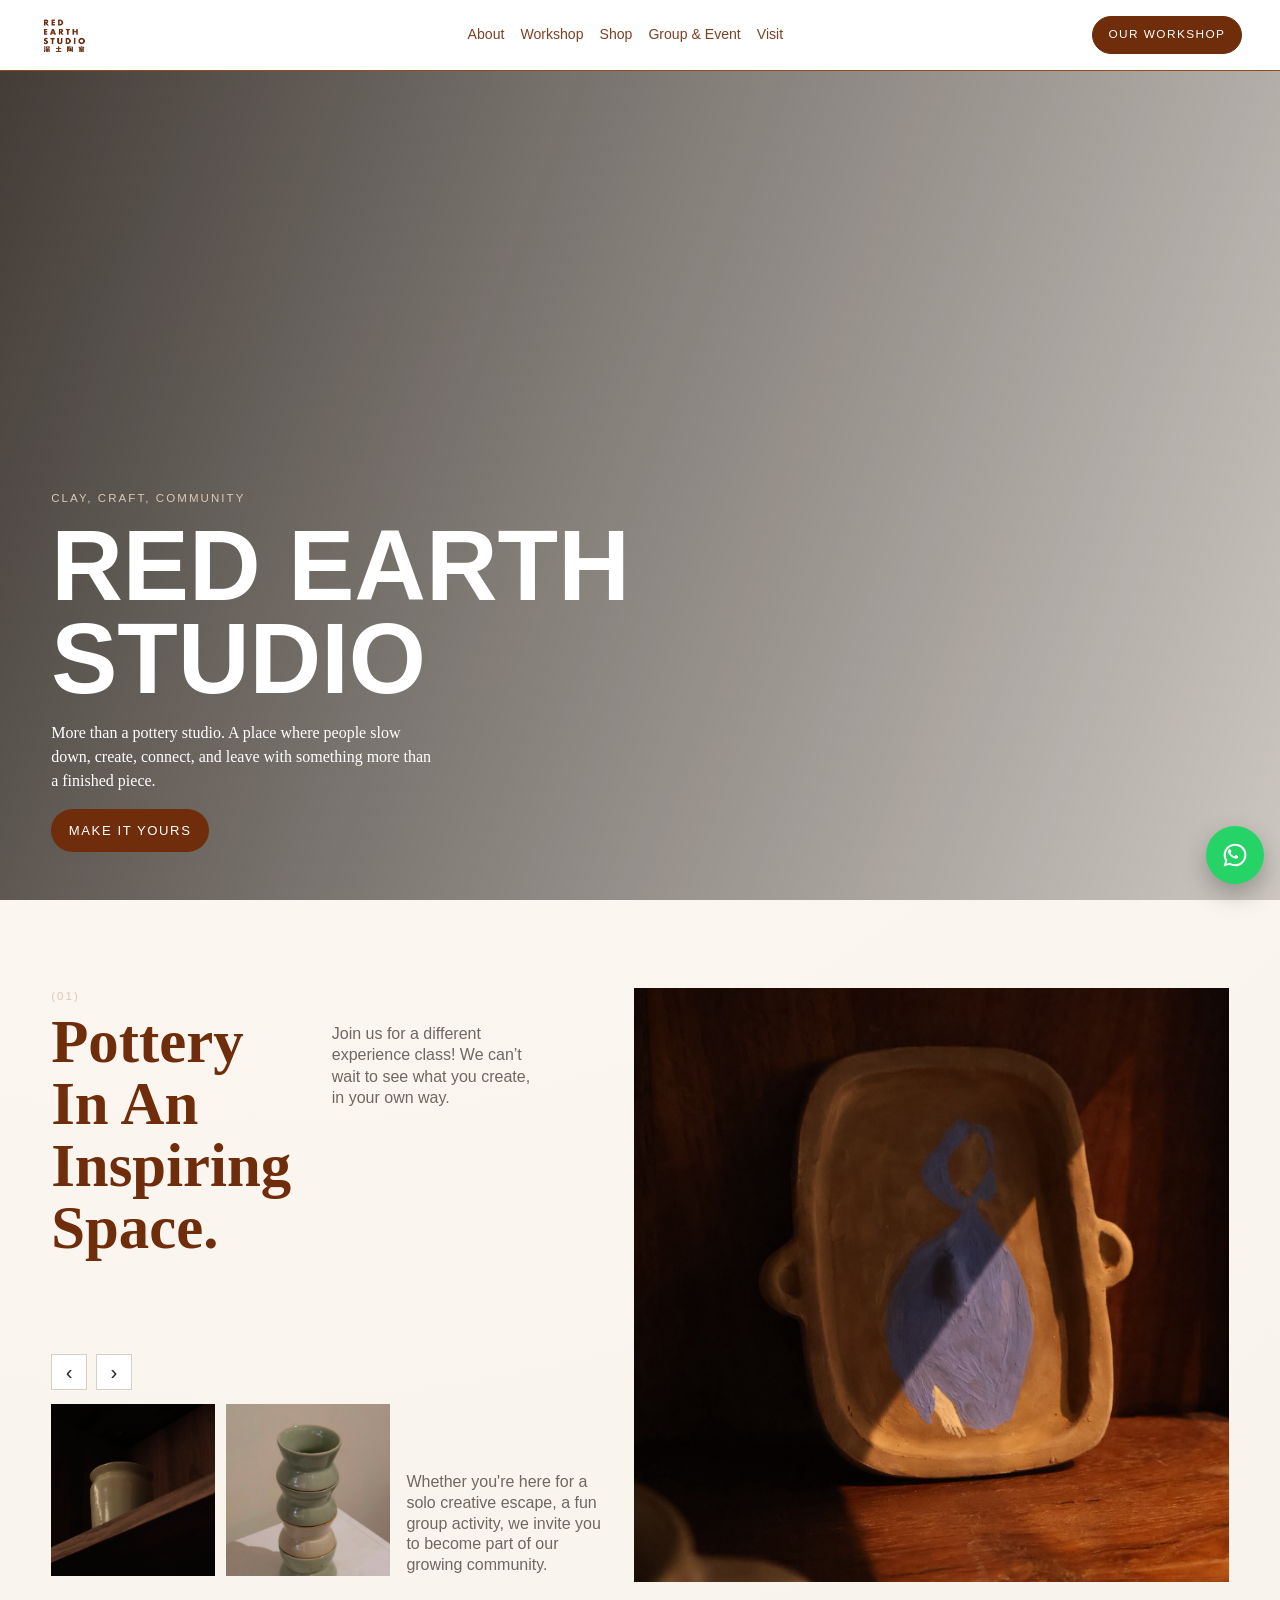
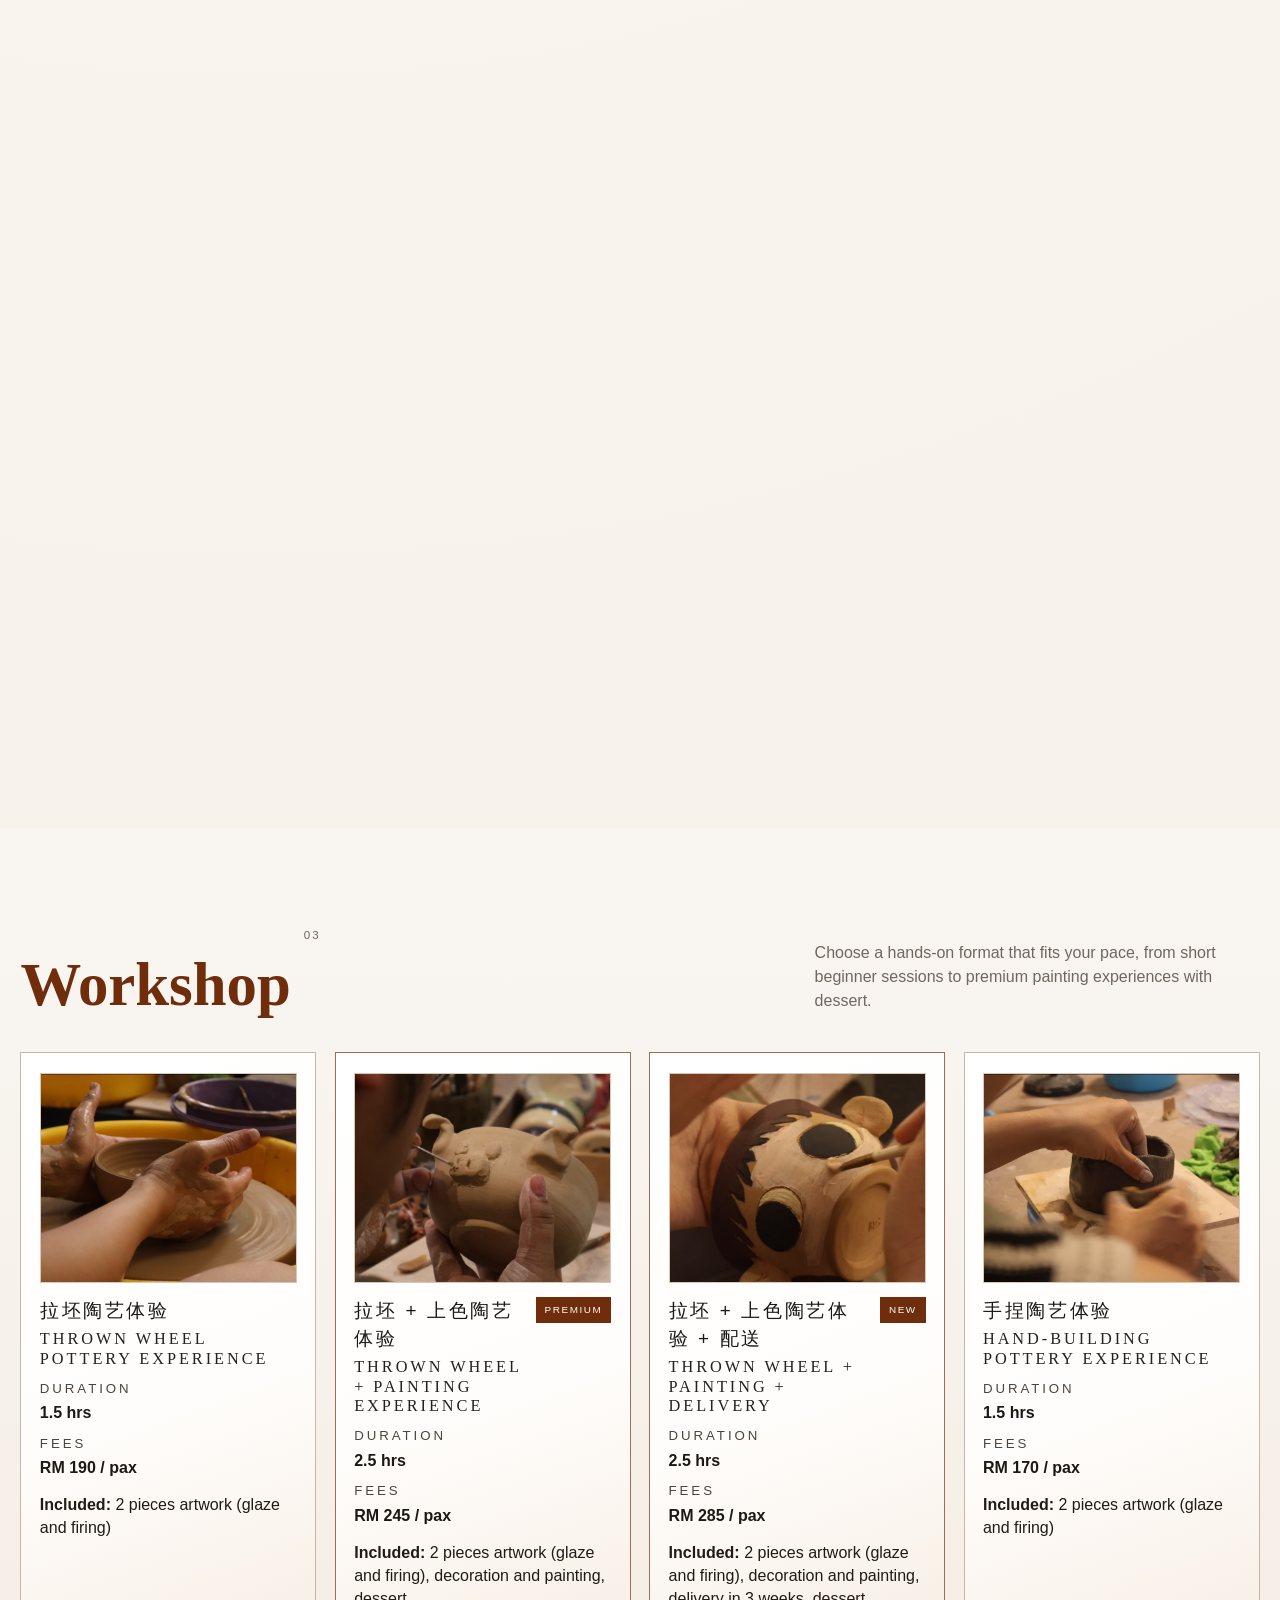
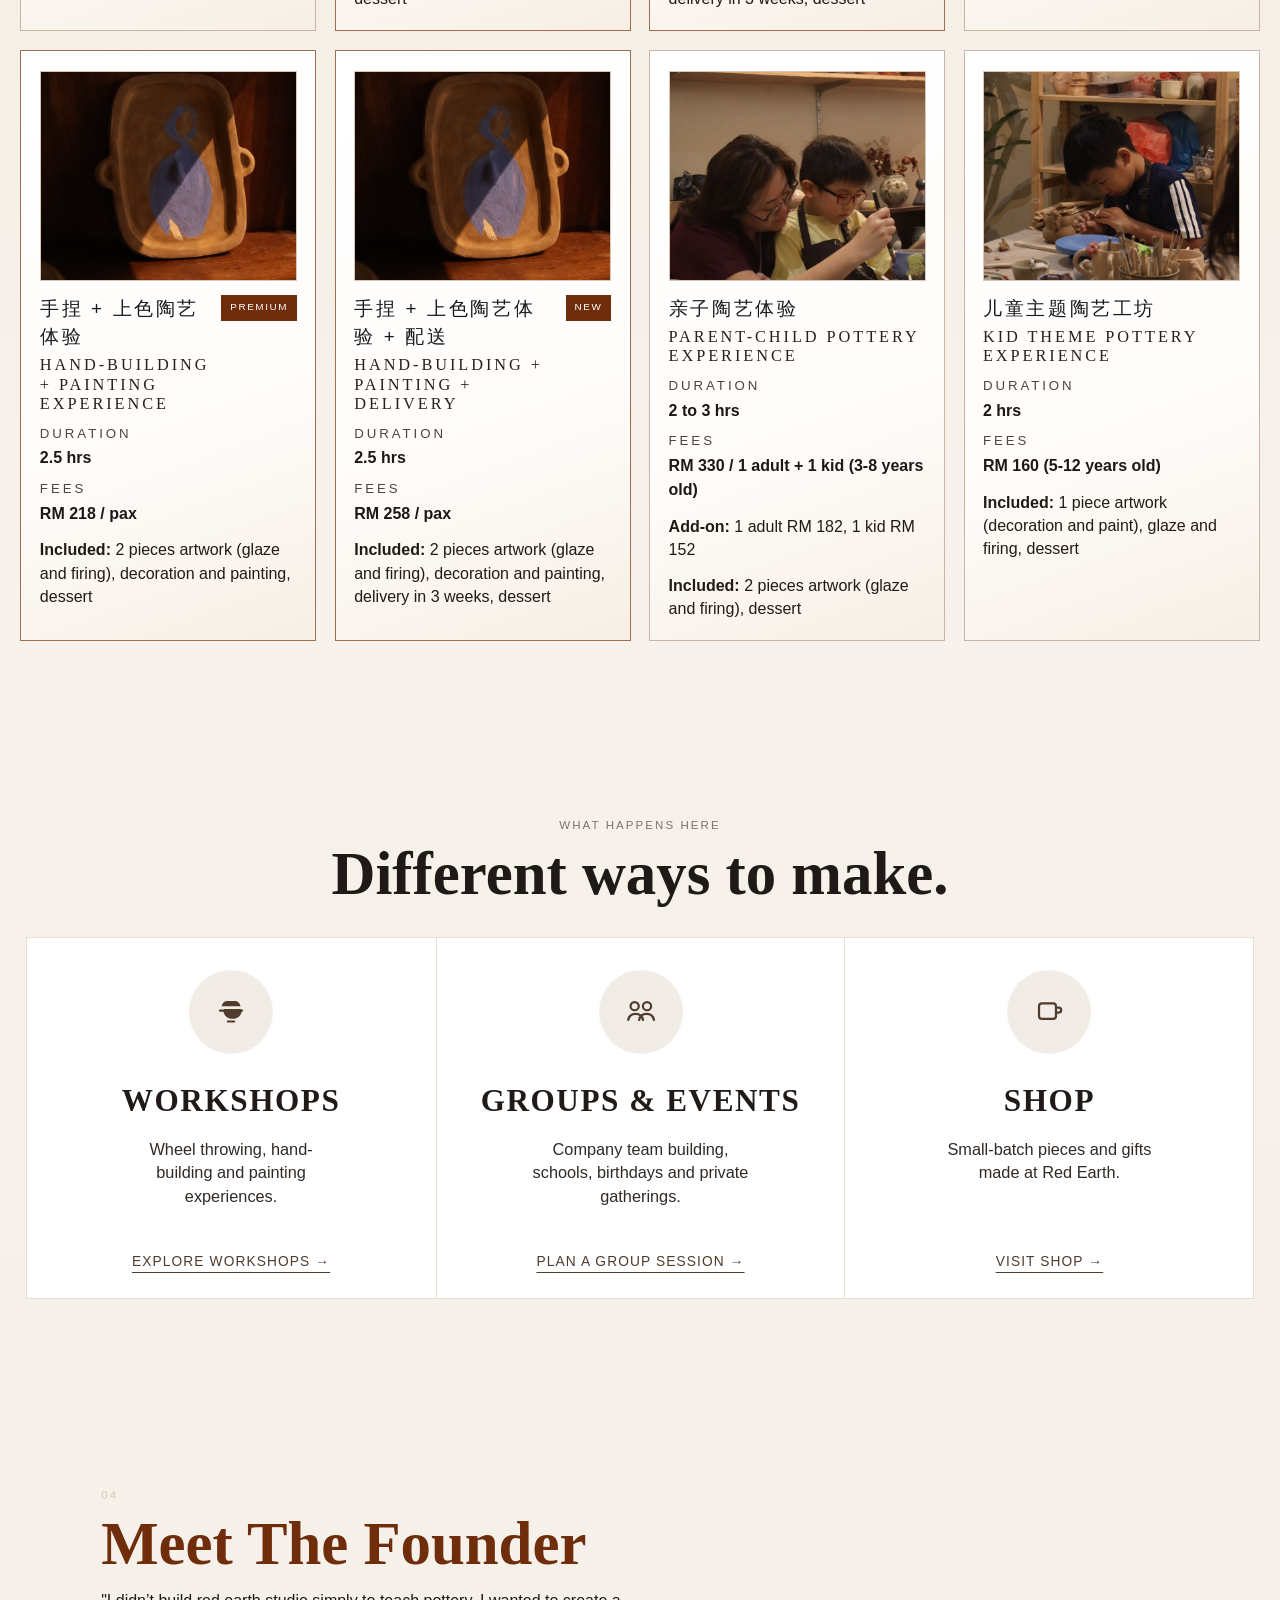
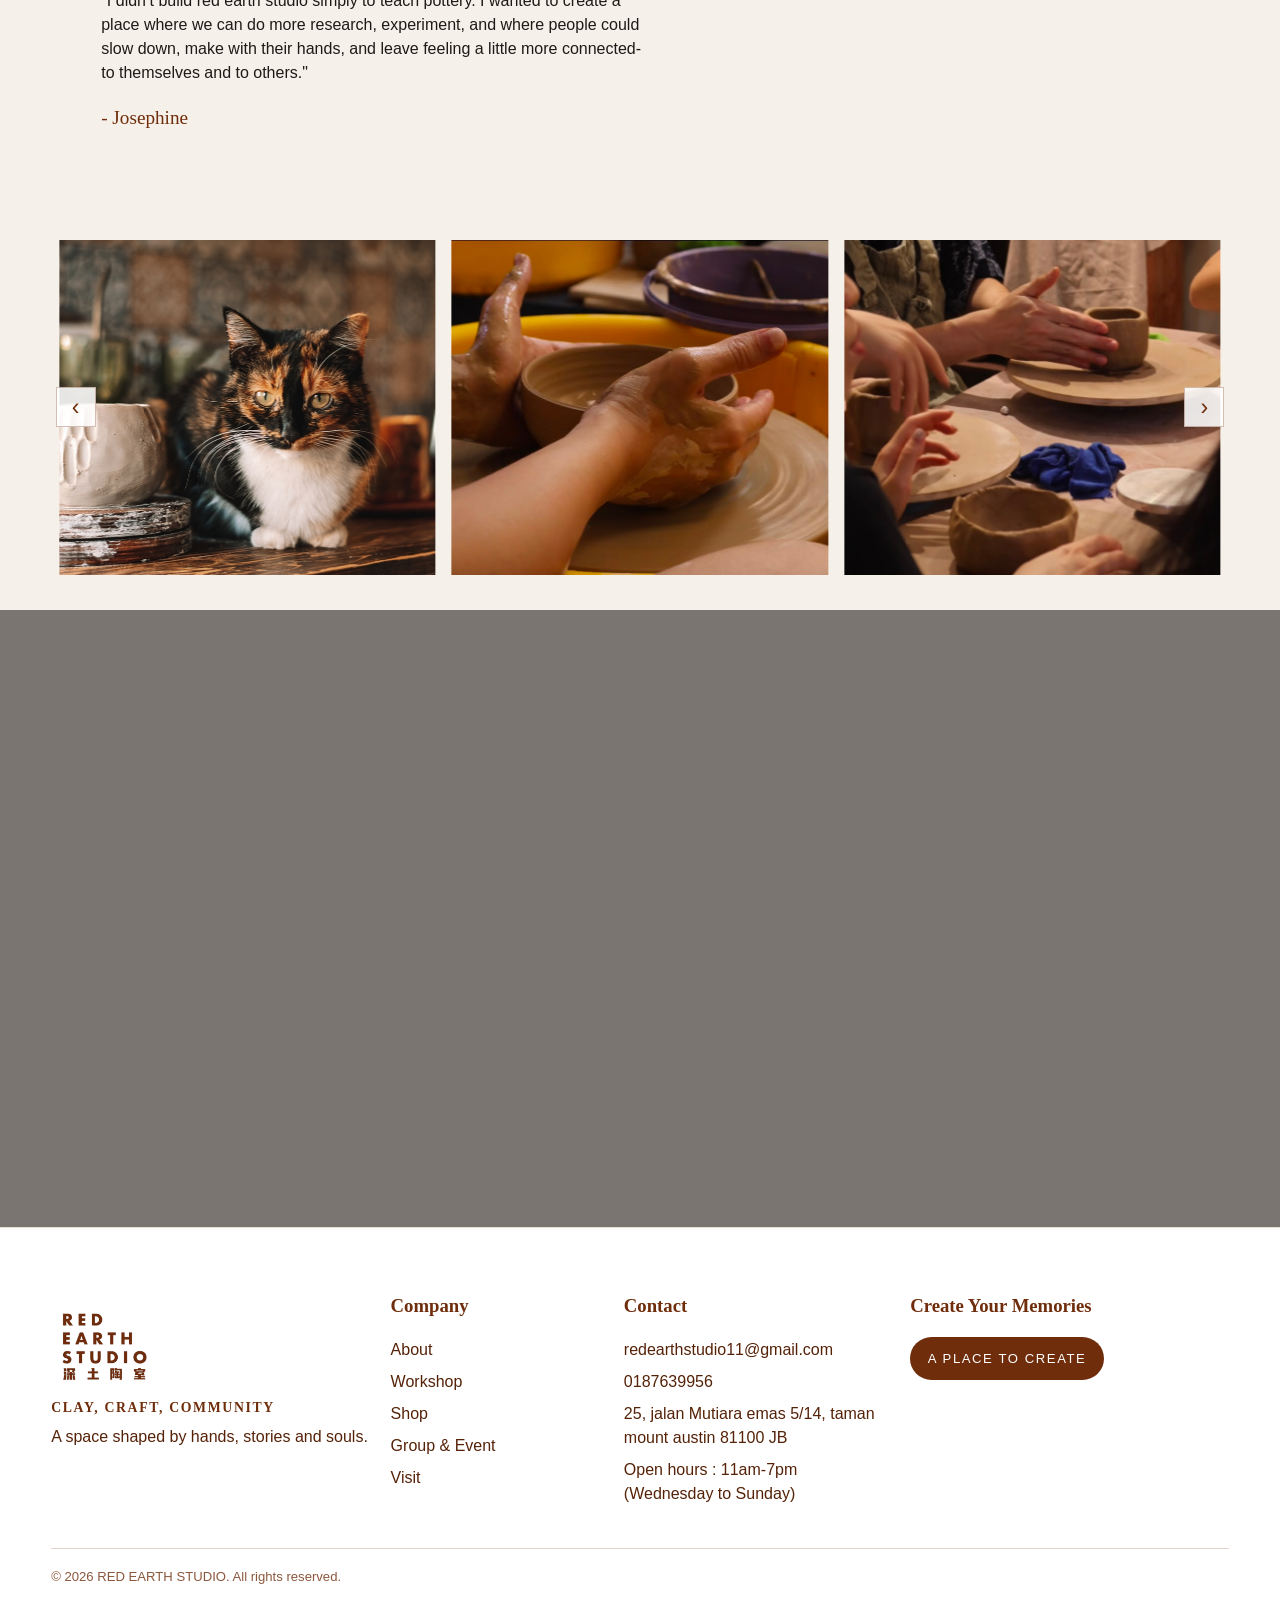
==== commit fb77c387: "Update workshop layouts and package images - sync homepage workshop packages with workshop page imag" ====
--- a/index.html
+++ b/index.html
@@ -149,6 +149,9 @@
 
       <div class="package-grid">
         <article class="package-card">
+          <div class="package-visual">
+            <img src="workshop/Wheel%20throwing.jpg" alt="Thrown wheel pottery experience">
+          </div>
           <div class="package-title">
             <p class="package-cn">拉坯陶艺体验</p>
             <h3>Thrown Wheel Pottery Experience</h3>
@@ -161,6 +164,9 @@
         </article>
 
         <article class="package-card premium">
+          <div class="package-visual">
+            <img src="workshop/Wheel%20premium.jpg" alt="Thrown wheel and painting experience">
+          </div>
           <div class="package-title package-top">
             <div>
               <p class="package-cn">拉坯 + 上色陶艺体验</p>
@@ -176,6 +182,9 @@
         </article>
 
         <article class="package-card premium">
+          <div class="package-visual">
+            <img src="pottery images/class-pottery-painting.jpg" alt="Thrown wheel, painting, and delivery experience">
+          </div>
           <div class="package-title package-top">
             <div>
               <p class="package-cn">拉坯 + 上色陶艺体验 + 配送</p>
@@ -191,6 +200,9 @@
         </article>
 
         <article class="package-card">
+          <div class="package-visual">
+            <img src="workshop/Hand%20build.jpg" alt="Hand-building pottery experience">
+          </div>
           <div class="package-title">
             <p class="package-cn">手捏陶艺体验</p>
             <h3>Hand-building Pottery Experience</h3>
@@ -203,6 +215,9 @@
         </article>
 
         <article class="package-card premium">
+          <div class="package-visual">
+            <img src="workshop/Hand%20build%20premium.jpg" alt="Hand-building and painting experience">
+          </div>
           <div class="package-title package-top">
             <div>
               <p class="package-cn">手捏 + 上色陶艺体验</p>
@@ -218,6 +233,9 @@
         </article>
 
         <article class="package-card premium">
+          <div class="package-visual">
+            <img src="workshop/Hand%20build%20premium.jpg" alt="Hand-building, painting, and delivery experience">
+          </div>
           <div class="package-title package-top">
             <div>
               <p class="package-cn">手捏 + 上色陶艺体验 + 配送</p>
@@ -233,6 +251,9 @@
         </article>
 
         <article class="package-card">
+          <div class="package-visual">
+            <img src="workshop/family%20class.jpg" alt="Parent-child pottery experience">
+          </div>
           <div class="package-title">
             <p class="package-cn">亲子陶艺体验</p>
             <h3>Parent-Child Pottery Experience</h3>
@@ -246,6 +267,9 @@
         </article>
 
         <article class="package-card">
+          <div class="package-visual">
+            <img src="workshop/Kid%20class.jpg" alt="Kid theme pottery experience">
+          </div>
           <div class="package-title">
             <p class="package-cn">儿童主题陶艺工坊</p>
             <h3>Kid Theme Pottery Experience</h3>
--- a/styles.css
+++ b/styles.css
@@ -434,6 +434,10 @@
   gap: 1.15rem;
 }
 
+#packages .package-grid {
+  grid-template-columns: repeat(4, minmax(0, 1fr));
+}
+
 .package-card {
   position: relative;
   background: linear-gradient(160deg, #fff 0%, #fffdfb 60%, #f7efe6 100%);
@@ -541,6 +545,77 @@
   padding-top: 7.2rem;
 }
 
+#packages.package-section,
+.workshop-page .package-section {
+  width: min(1760px, 100%);
+  padding-left: 1.6vw;
+  padding-right: 1.6vw;
+}
+
+.workshop-page .package-grid {
+  grid-template-columns: repeat(4, minmax(0, 1fr));
+}
+
+.class-section {
+  background: transparent;
+}
+
+.workshop-page .class-section {
+  width: min(1760px, 100%);
+  padding-left: 1.6vw;
+  padding-right: 1.6vw;
+}
+
+.class-head h2 {
+  margin: 0.4rem 0 0;
+}
+
+.class-grid {
+  display: grid;
+  grid-template-columns: repeat(3, minmax(0, 1fr));
+  gap: 1rem;
+}
+
+.class-card {
+  position: relative;
+  border: 1px solid #c8b5a6;
+  overflow: hidden;
+  min-height: 260px;
+  background: #000;
+}
+
+.class-card::after {
+  content: "";
+  position: absolute;
+  inset: 0;
+  background: linear-gradient(180deg, rgba(0, 0, 0, 0.08) 40%, rgba(0, 0, 0, 0.62) 100%);
+  pointer-events: none;
+}
+
+.class-card img {
+  width: 100%;
+  height: 100%;
+  min-height: 260px;
+  object-fit: cover;
+  display: block;
+}
+
+.class-card h3 {
+  margin: 0;
+  font-family: Charter, "Times New Roman", serif;
+  color: #fff;
+  letter-spacing: 0.1em;
+  text-transform: uppercase;
+  line-height: 1.25;
+  font-size: 0.98rem;
+  position: absolute;
+  left: 1rem;
+  right: 1rem;
+  bottom: 0.9rem;
+  z-index: 1;
+  text-shadow: 0 2px 10px rgba(0, 0, 0, 0.6);
+}
+
 .workshop-intro {
   margin-bottom: 1.6rem;
 }
@@ -559,6 +634,13 @@
 
 .package-visual {
   margin-bottom: 0.9rem;
+}
+
+.package-visual img {
+  width: 100%;
+  height: 210px;
+  object-fit: cover;
+  border: 1px solid #d8c6b6;
 }
 
 .package-image-placeholder {
@@ -1257,6 +1339,18 @@
     grid-template-columns: 1fr;
   }
 
+  .workshop-page .package-grid {
+    grid-template-columns: repeat(2, minmax(0, 1fr));
+  }
+
+  #packages .package-grid {
+    grid-template-columns: repeat(2, minmax(0, 1fr));
+  }
+
+  .class-grid {
+    grid-template-columns: repeat(2, minmax(0, 1fr));
+  }
+
   .workshop-page {
     padding-top: 6.4rem;
   }
@@ -1411,6 +1505,18 @@
     font-size: 0.7rem;
   }
 
+  .package-visual img {
+    height: 188px;
+  }
+
+  .class-grid {
+    grid-template-columns: 1fr;
+  }
+
+  #packages .package-grid {
+    grid-template-columns: 1fr;
+  }
+
   .about-main-image img,
   .about-thumbs img,
   .founder-grid img {
